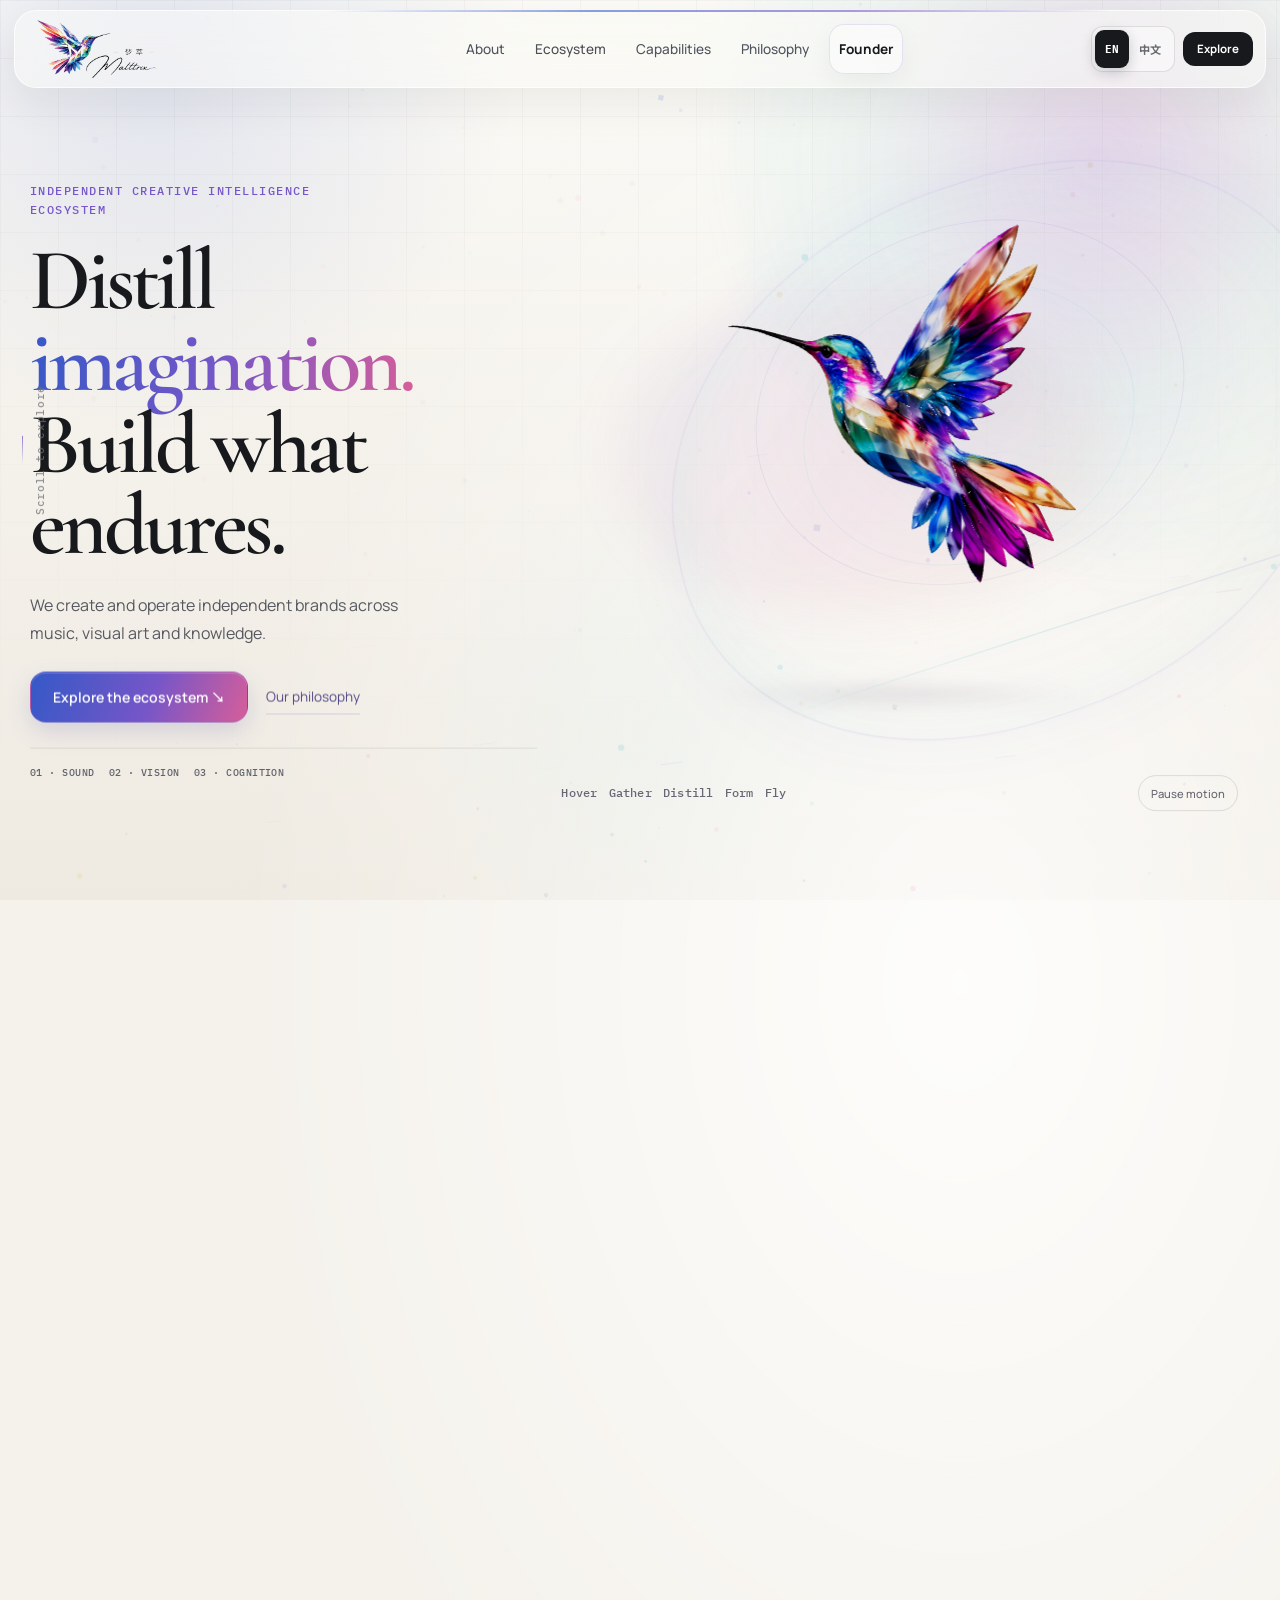
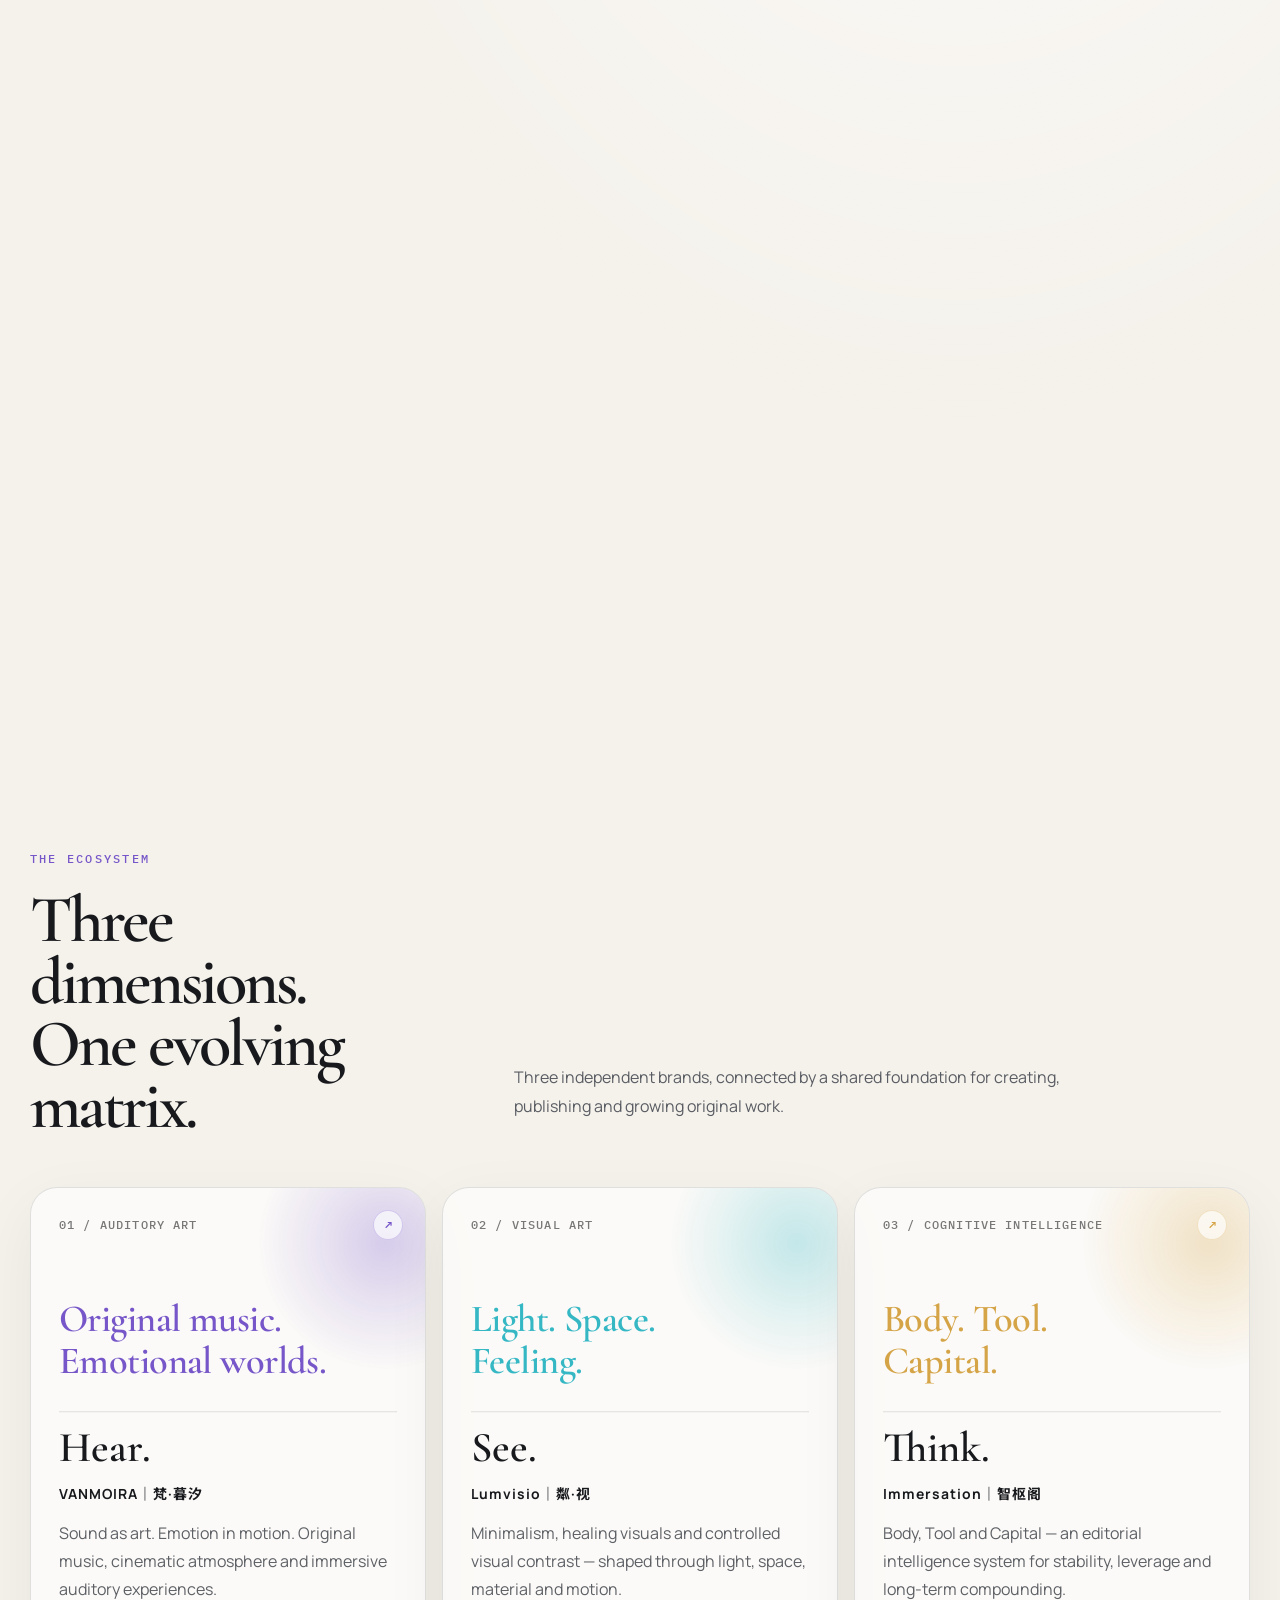
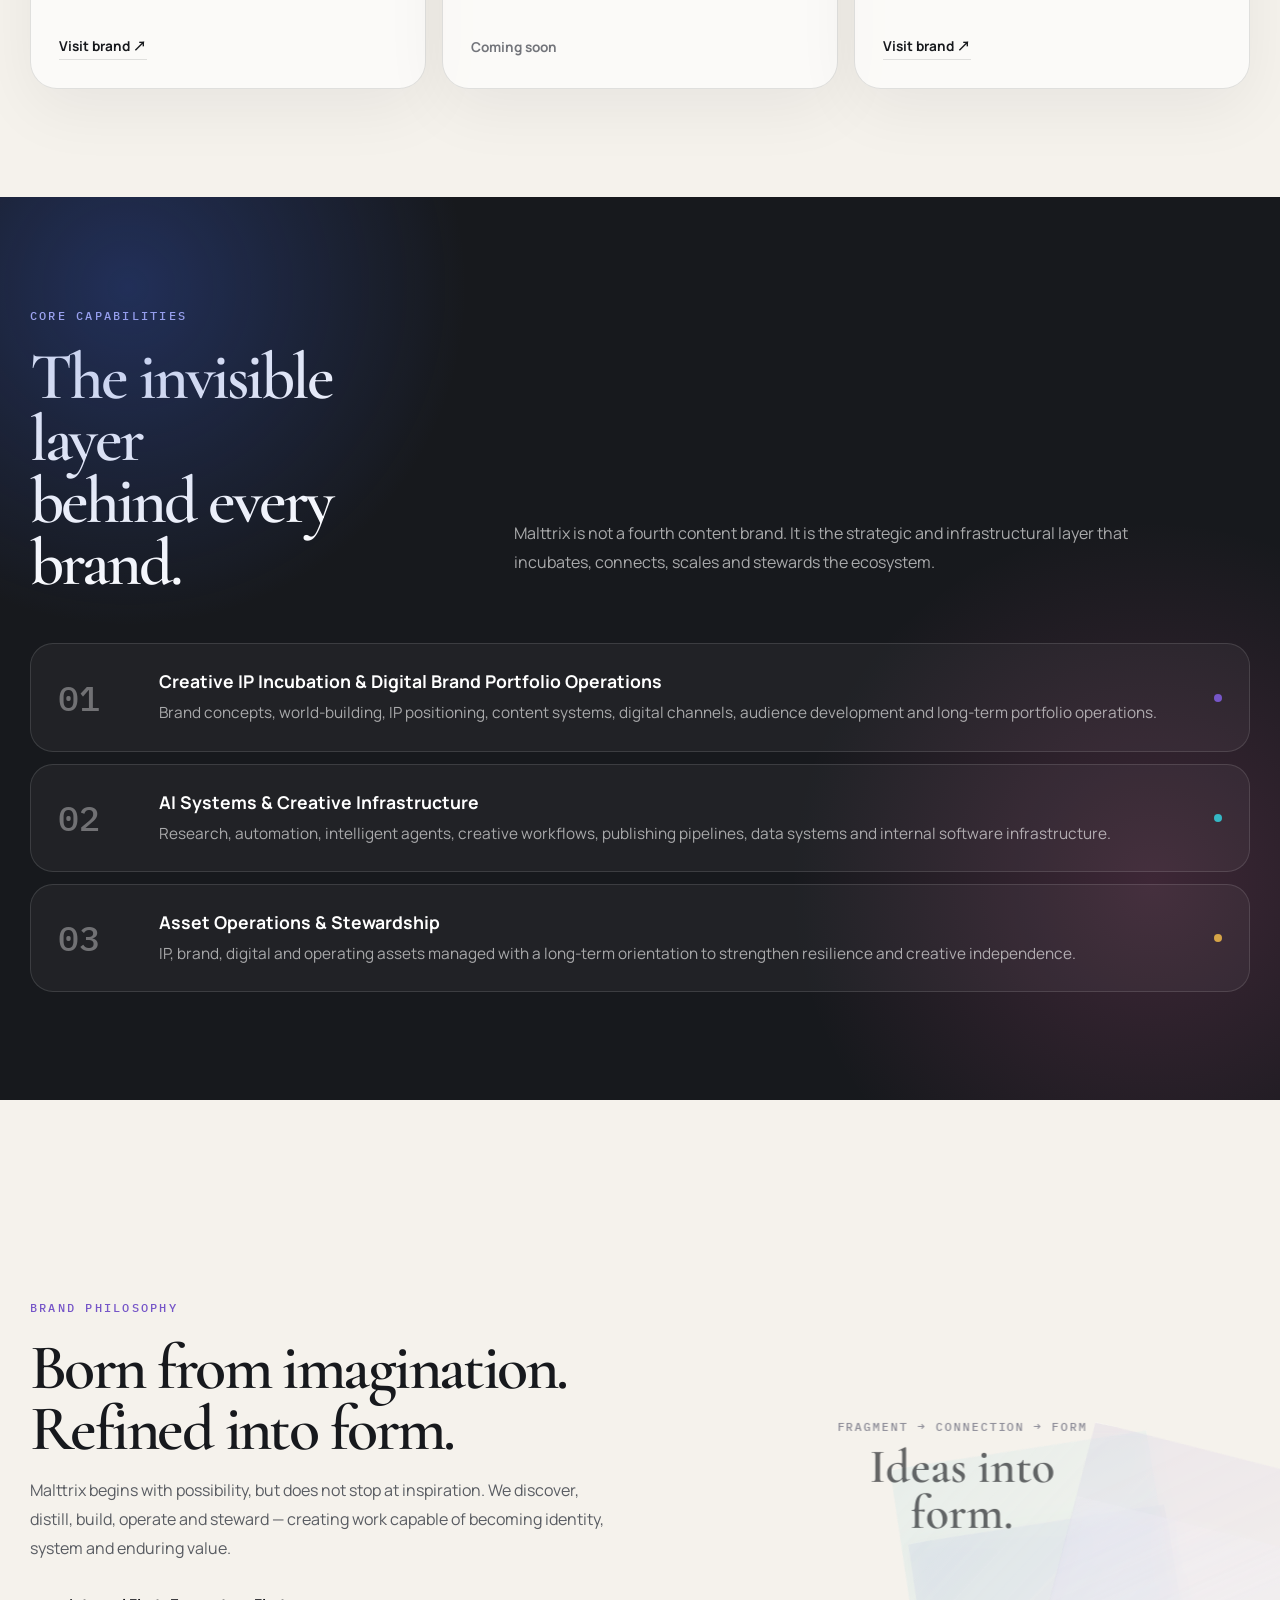
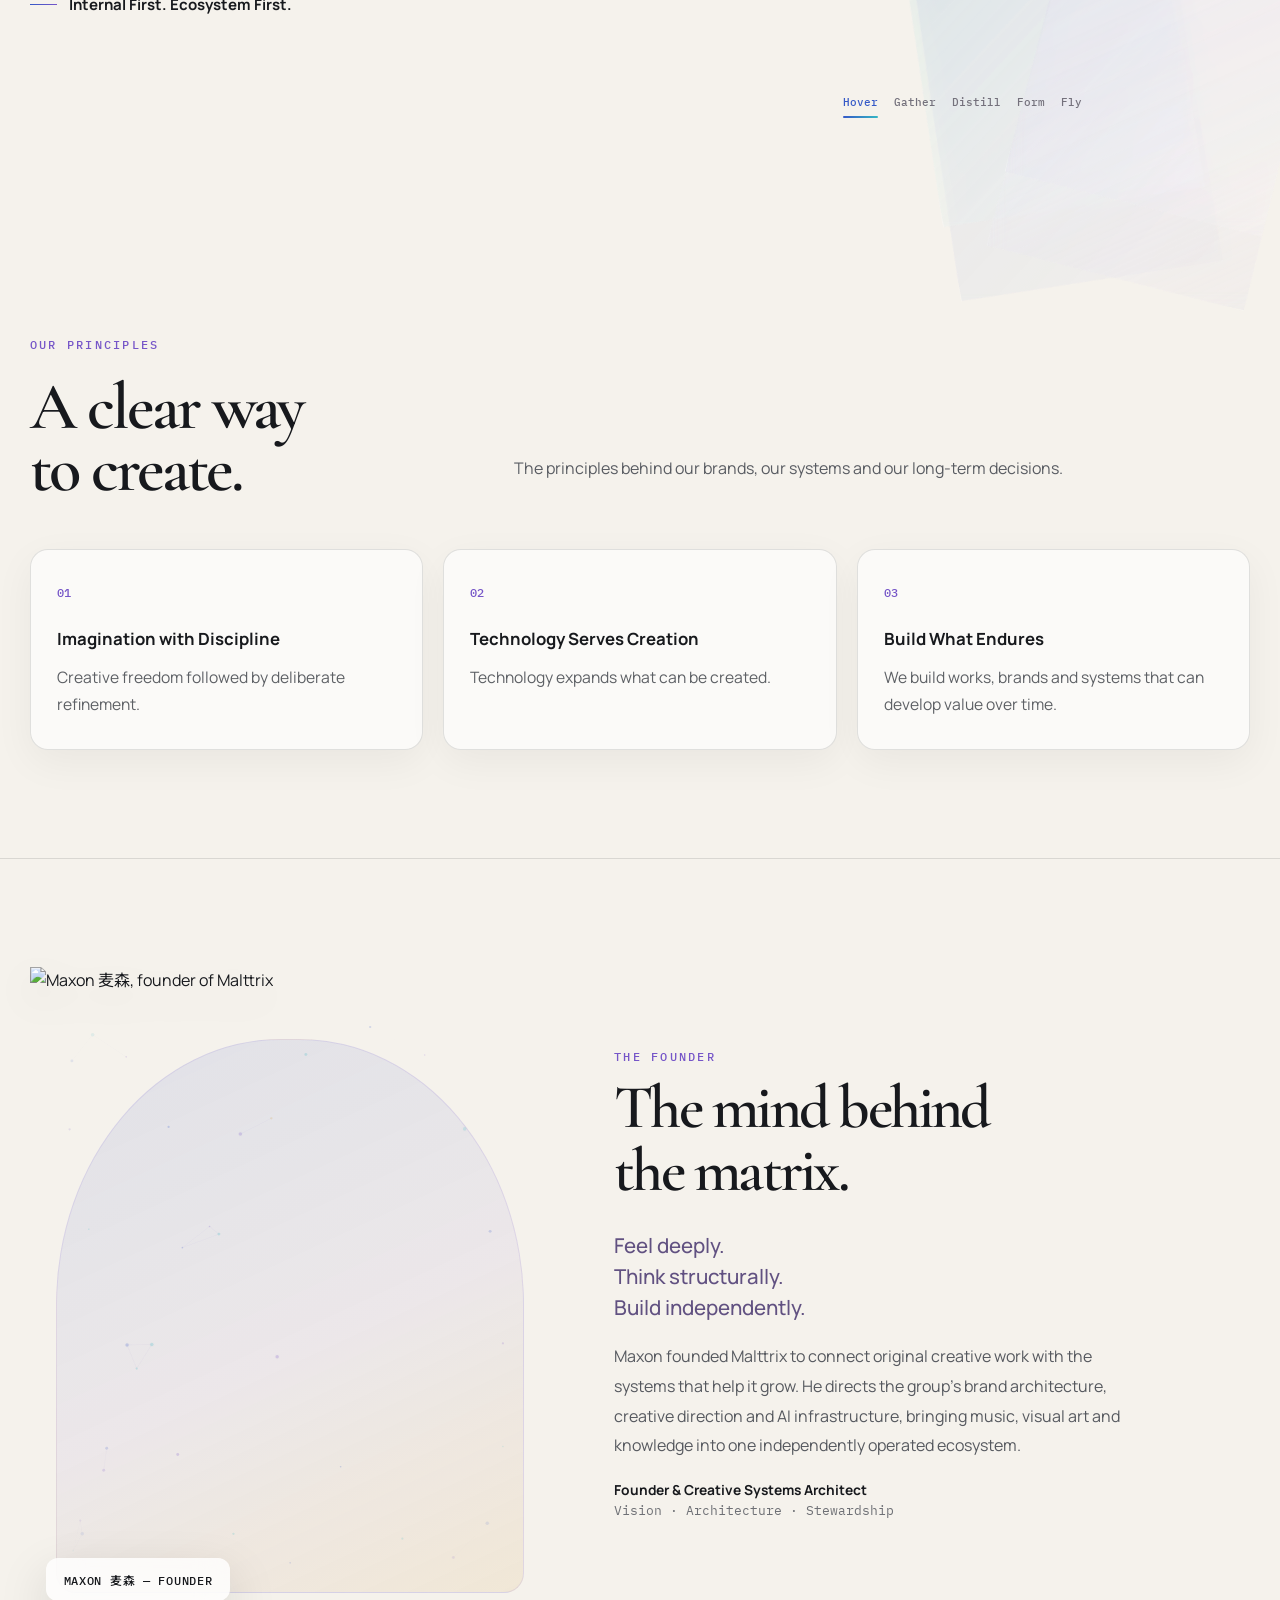
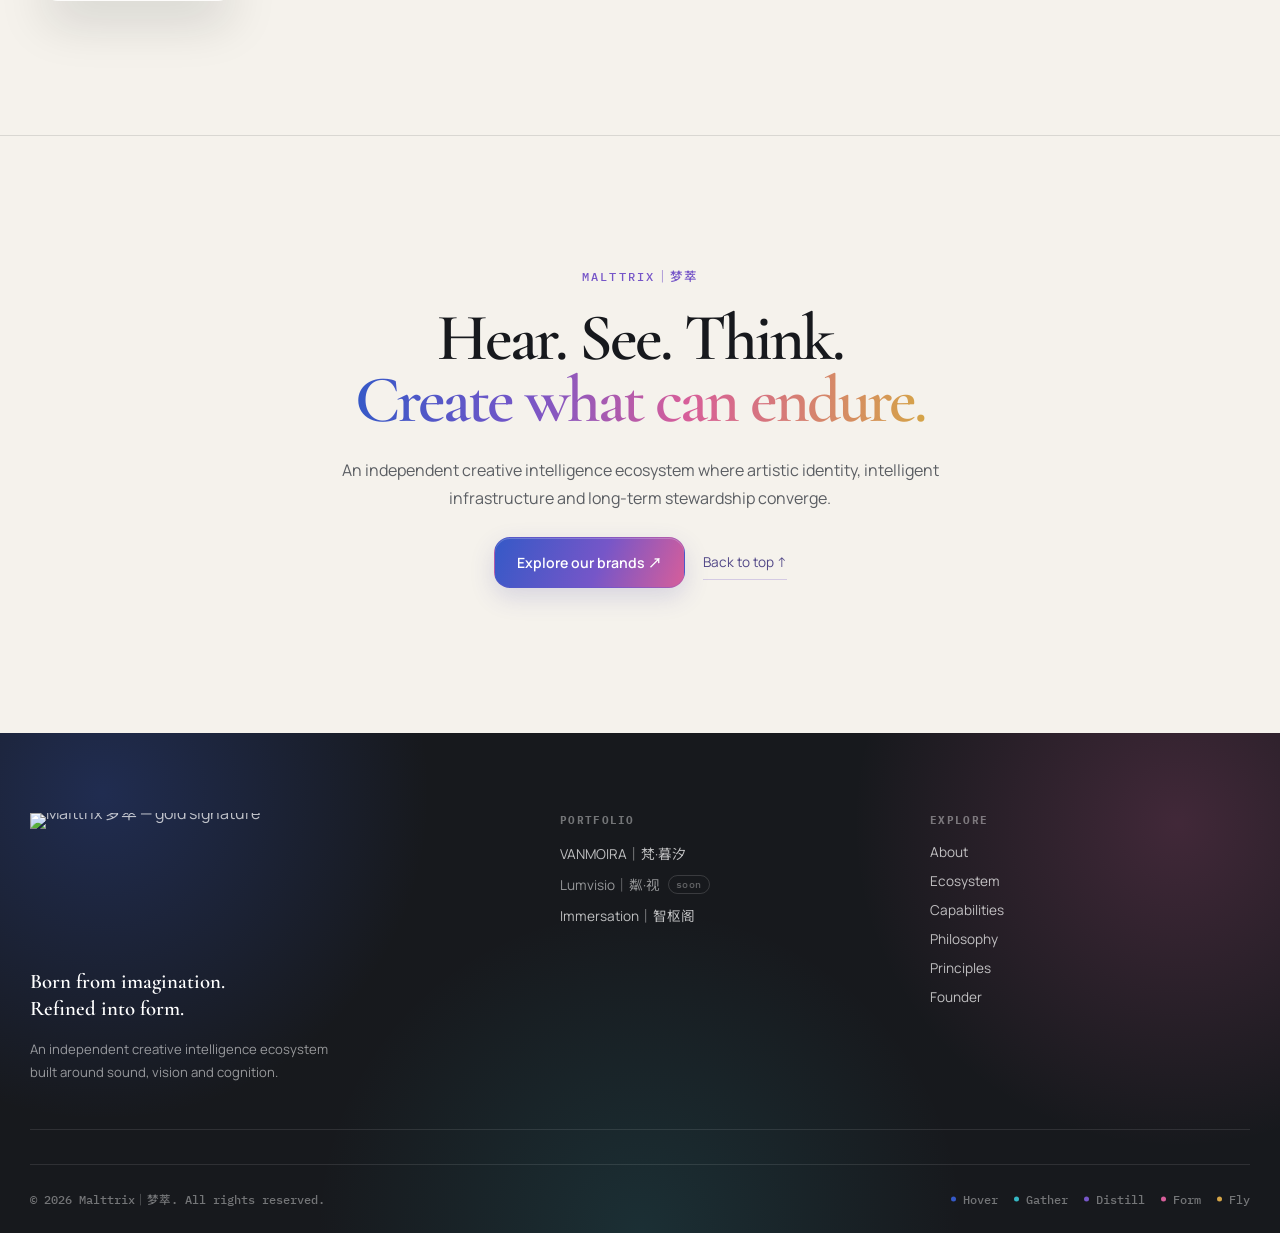
==== index.html @ 6603634c "Refresh shared homepage footer styles" ====
<!DOCTYPE html>
<html lang="en" data-release="malttrix-v14-11">
<head>
<meta charset="utf-8">
<meta name="viewport" content="width=device-width,initial-scale=1">
<meta name="theme-color" content="#17191D">

<title>Malttrix｜梦萃 — Distill imagination. Build what endures.</title>
<meta name="description" content="Malttrix｜梦萃 — Independent Creative Intelligence Ecosystem built around Sound, Vision and Cognition.">

<link rel="preconnect" href="https://fonts.googleapis.com">
<link rel="preconnect" href="https://fonts.gstatic.com" crossorigin>
<!-- Latin fonts: small files, safe to swap immediately -->
<link href="https://fonts.googleapis.com/css2?family=Cormorant+Garamond:wght@500;600&amp;family=Manrope:wght@400;500;600;700&amp;family=IBM+Plex+Mono:wght@400;500;600&amp;display=swap" rel="stylesheet">
<!-- Chinese digital and editorial families specified in the brand guide. -->
<link href="https://fonts.googleapis.com/css2?family=Noto+Sans+SC:wght@400;500;600;700&amp;family=Noto+Serif+SC:wght@500;600;700&amp;display=swap" rel="stylesheet">

<style>

:root{
  --ink:#17191D;
  --ivory:#F5F2EC;
  --graphite:#454850;
  --blue:#3559C7;
  --cyan:#35B7C4;
  --jade:#69A982;
  --violet:#7656C8;
  --rose:#D75E9A;
  --coral:#E86D60;
  --gold:#D5A447;
  --line:rgba(23,25,29,.11);
  --glass:rgba(255,255,255,.56);
  --shadow: 0 28px 90px rgba(23,25,29,.13);
  --font-en: Manrope, sans-serif;
  --font-editorial: "Cormorant Garamond", serif;
  --font-cn-editorial: "Noto Serif SC","Noto Serif TC", serif;
  --font-cn: "Noto Sans SC","Noto Sans TC", sans-serif;
  --font-mono: "IBM Plex Mono", monospace;
}

*{ box-sizing:border-box; }
html{ scroll-behavior:smooth; }

body{
  margin:0; color:var(--ink); background:var(--ivory);
  font-family:var(--font-en), var(--font-cn), system-ui,-apple-system,BlinkMacSystemFont,"Segoe UI",sans-serif;
  overflow-x:clip;
}

html[lang="zh-CN"] h1,
html[lang="zh-CN"] h2,
html[lang="zh-CN"] .manifesto,
html[lang="zh-CN"] .stack-core strong,
html[lang="zh-CN"] .founder-card h3,
html[lang="zh-CN"] .founder-copy h3,
html[lang="zh-CN"] .footer-signature{
  font-family:var(--font-cn-editorial);
  letter-spacing:0;
}
html[lang="zh-CN"] .hero h1{ font-size:clamp(3.1rem,6.6vw,6.2rem); line-height:1.32; }
html[lang="zh-CN"] h2{ font-size:clamp(2.5rem,4.4vw,4.8rem); line-height:1.28; }
html[lang="zh-CN"] .manifesto{ font-size:clamp(2.3rem,4vw,4.1rem); line-height:1.3; }
html[lang="zh-CN"] .stack-core strong{ font-size:2.3rem; line-height:1.25; }
html[lang="zh-CN"] .founder-copy h3{ font-size:clamp(1.9rem,3vw,2.6rem); line-height:1.35; }

body::before{
  content:""; position:fixed; inset:0; z-index:-5; pointer-events:none;
  background:
    radial-gradient(circle at 12% 8%, rgba(53,89,199,.12), transparent 26%),
    radial-gradient(circle at 88% 14%, rgba(215,94,154,.09), transparent 24%),
    radial-gradient(circle at 52% 82%, rgba(53,183,196,.055), transparent 28%),
    linear-gradient(180deg,#FCFBF7 0%,#F5F2EC 46%,#EFEAE1 100%);
}
body::after{
  content:""; position:fixed; inset:0; z-index:-4; pointer-events:none;
  background-image:
    linear-gradient(rgba(23,25,29,.03) 1px, transparent 1px),
    linear-gradient(90deg, rgba(23,25,29,.03) 1px, transparent 1px);
  background-size:58px 58px;
  mask-image:linear-gradient(#000, transparent 88%);
}

a{ color:inherit; text-decoration:none; }
button{ font:inherit; }
img{ max-width:100%; }
.container{ width:min(1200px, calc(100% - 40px)); margin:auto; }

.skip-link{ position:absolute; left:-9999px; top:0; z-index:200; background:var(--ink); color:white; padding:10px 16px; border-radius:0 0 10px 0; }
.skip-link:focus{ left:0; }
:focus-visible{ outline:2px solid var(--violet); outline-offset:3px; border-radius:6px; }
.visually-hidden{ position:absolute; width:1px; height:1px; overflow:hidden; clip:rect(0,0,0,0); white-space:nowrap; }

/* =========================================================
   HEADER — logo enlarged further (58px -> 68px)
========================================================= */
.header{
  position:fixed; top:15px; left:50%; transform:translateX(-50%);
  width:min(1200px, calc(100% - 28px)); z-index:100;
  display:grid; grid-template-columns:auto 1fr auto; align-items:center; gap:28px;
  padding:6px 12px 6px 16px;
  border:1px solid var(--line); border-radius:18px;
  background:rgba(245,242,236,.73);
  backdrop-filter:blur(22px) saturate(1.15);
  -webkit-backdrop-filter:blur(22px) saturate(1.15);
  box-shadow:0 14px 50px rgba(23,25,29,.07);
  transition:box-shadow .3s ease, background .3s ease;
}
.header.scrolled{ background:rgba(245,242,236,.92); box-shadow:0 18px 60px rgba(23,25,29,.13); }

.brand{ display:flex; align-items:center; }
.brand-mark{ position:relative; display:flex; align-items:center; }
.brand img.logo-light{ display:block; width:auto; height:68px; }
.brand-pulse{
  position:absolute; right:-8px; top:-2px; width:8px; height:8px; border-radius:50%;
  background:conic-gradient(var(--blue),var(--violet),var(--rose),var(--gold),var(--cyan),var(--blue));
  animation:pulseSpin 4s linear infinite, pulseScale 2.4s ease-in-out infinite;
  transition:background .4s ease;
}
@keyframes pulseSpin{ to{ rotate:360deg; } }
@keyframes pulseScale{ 0%,100%{ transform:scale(1); } 50%{ transform:scale(1.35); } }

.menu{ display:flex; justify-content:center; align-items:center; gap:27px; font-size:.76rem; font-weight:600; }
.menu a{ position:relative; padding:8px 0; color:#4D4F55; transition:color .25s ease; }
.menu a::after{
  content:""; position:absolute; left:0; right:100%; bottom:3px; height:1px;
  background:linear-gradient(90deg, var(--blue), var(--rose), var(--gold));
  transition:right .3s ease;
}
.menu a:hover::after, .menu a:focus-visible::after, .menu a.active::after{ right:0; }
.menu a.active{ color:var(--ink); font-weight:700; }

.header-actions{ display:flex; align-items:center; gap:9px; }
.lang-switch{ display:flex; padding:3px; border:1px solid var(--line); border-radius:11px; background:rgba(255,255,255,.56); }
.lang-btn{ border:0; cursor:pointer; padding:7px 9px; border-radius:8px; background:transparent; color:#696B70; font-size:.7rem; font-weight:700; font-family:var(--font-mono); }
.lang-btn.active{ color:white; background:var(--ink); }
.enter{ padding:10px 13px; border-radius:11px; background:var(--ink); color:white; font-size:.72rem; font-weight:700; }

/* HERO */
.hero{ position:relative; min-height:100svh; display:flex; align-items:center; padding:140px 0 72px; overflow:hidden; }
.hero-grid{ display:grid; grid-template-columns:1.03fr .97fr; align-items:center; gap:50px; }
.kicker{ margin-bottom:20px; color:var(--violet); font-size:.7rem; font-weight:700; letter-spacing:.18em; text-transform:uppercase; font-family:var(--font-mono); }
.hero h1{
  margin:0; max-width:750px; font-family:var(--font-editorial);
  font-size:clamp(4.7rem,8.8vw,8.7rem); font-weight:600; line-height:.86; letter-spacing:-.055em;
}
.prism-text{
  color:transparent;
  background:linear-gradient(90deg, var(--blue), var(--violet) 28%, var(--rose) 52%, var(--coral) 72%, var(--gold));
  background-clip:text; -webkit-background-clip:text;
}
.hero-copy{ max-width:630px; margin:28px 0 0; color:#56595F; line-height:1.82; font-size:1.01rem; }
.hero-actions{ display:flex; gap:12px; flex-wrap:wrap; margin-top:28px; }
.btn{
  display:inline-flex; align-items:center; justify-content:center; gap:8px;
  padding:13px 17px; border:1px solid var(--line); border-radius:13px;
  background:rgba(255,255,255,.56); font-size:.79rem; font-weight:700;
  transition:transform .25s ease, box-shadow .25s ease;
}
.btn:hover{ transform:translateY(-2px); box-shadow:0 10px 30px rgba(23,25,29,.08); }
.btn.dark{ background:var(--ink); color:white; }
.micro{
  display:flex; gap:24px; flex-wrap:wrap; margin-top:33px; padding-top:19px;
  border-top:1px solid var(--line); color:#717379; font-size:.7rem; font-family:var(--font-mono);
}
.micro strong{ display:block; margin-bottom:3px; color:var(--ink); font-size:.76rem; }

/* SECTIONS */
section{ position:relative; padding:108px 0; }
.section-head{ display:grid; grid-template-columns:.72fr 1.28fr; gap:70px; align-items:end; margin-bottom:50px; }
h2{ margin:8px 0 0; font-family:var(--font-editorial); font-size:clamp(3rem,5.2vw,6.1rem); line-height:.93; letter-spacing:-.045em; }
.lead{ max-width:620px; color:#595C62; line-height:1.82; }

.dimension-grid{ display:grid; grid-template-columns:repeat(3,1fr); gap:16px; }
.dimension{
  position:relative; min-height:450px; padding:28px; overflow:hidden;
  border:1px solid var(--line); border-radius:27px; background:rgba(255,255,255,.61);
  box-shadow:0 20px 65px rgba(23,25,29,.06); transition:.35s ease;
}
.dimension:hover{ transform: translateY(-11px) rotateX(2deg); box-shadow:0 35px 90px rgba(23,25,29,.12); }
.dimension::before{
  content:""; position:absolute; width:270px; height:270px; right:-95px; top:-80px; border-radius:50%;
  background:radial-gradient(circle, var(--accent), transparent 67%); opacity:.28;
}
.dimension-number{ font-size:.68rem; letter-spacing:.15em; color:#777; font-family:var(--font-mono); }
.dimension h3{ margin:128px 0 10px; font-family:var(--font-editorial); font-size:2.65rem; }
.brand-name{ font-size:.78rem; font-weight:700; letter-spacing:.07em; }
.dimension p{ color:#5D6065; font-size:.89rem; line-height:1.72; }

.dark-section{ color:white; background:var(--ink); overflow:hidden; }
.dark-section::before{
  content:""; position:absolute; inset:0;
  background:
    radial-gradient(circle at 10% 10%, rgba(53,89,199,.35), transparent 24%),
    radial-gradient(circle at 90% 76%, rgba(215,94,154,.20), transparent 27%);
}
.dark-section .lead{ color:rgba(255,255,255,.63); }
.capability-list{ display:grid; gap:12px; }
.capability{
  display:grid; grid-template-columns:78px 1fr auto; gap:23px; align-items:center;
  padding:25px 27px; border:1px solid rgba(255,255,255,.12); border-radius:23px;
  background:rgba(255,255,255,.045); transition:.3s ease;
}
.capability:hover{ transform: translateX(8px); background:rgba(255,255,255,.075); }
.cap-number{ font-family:var(--font-mono); font-size:2.2rem; color:rgba(255,255,255,.36); }
.capability h3{ margin:0 0 7px; font-family:var(--font-en); font-size:1.1rem; }
.capability p{ margin:0; color:rgba(255,255,255,.61); font-size:.85rem; line-height:1.65; }

.philosophy-grid{ display:grid; grid-template-columns:1fr 1fr; align-items:center; gap:70px; }
.manifesto{ margin:0; font-family:var(--font-editorial); font-size:clamp(2.8rem,5vw,5.3rem); line-height:.95; letter-spacing:-.04em; }
.prism-stack{ position:relative; height:560px; perspective:1100px; transform-style:preserve-3d; transition:transform .2s ease; }
.prism-slice{
  position:absolute; left:50%; top:50%; width:300px; height:400px; border-radius:8px;
  clip-path:polygon(8% 0,100% 4%,94% 100%,0 96%);
  border:1px solid rgba(255,255,255,.6); backdrop-filter:blur(18px); box-shadow:var(--shadow);
}
.slice-1{ background:rgba(53,89,199,.20); transform: translate(-62%,-56%) rotate(-10deg); }
.slice-2{ background:rgba(53,183,196,.18); transform: translate(-53%,-51%) rotate(-2deg); }
.slice-3{ background:rgba(213,164,71,.18); transform: translate(-44%,-46%) rotate(7deg); }
.slice-4{ background:rgba(215,94,154,.17); transform: translate(-35%,-41%) rotate(14deg); }
.stack-core{ position:absolute; left:50%; top:50%; z-index:8; text-align:center; transform: translate(-50%,-50%); }
.stack-core small{ font-family:var(--font-mono); font-size:.64rem; letter-spacing:.16em; text-transform:uppercase; }
.stack-core strong{ display:block; margin-top:8px; font-family:var(--font-editorial); font-size:3rem; line-height:.95; }

.archetype-grid{ display:grid; grid-template-columns:1fr 1fr; gap:70px; align-items:start; }
.archetype-list{ display:flex; flex-direction:column; gap:22px; }
.archetype{ display:grid; grid-template-columns:110px 1fr 60px; align-items:center; gap:16px; }
.archetype-name{ font-family:var(--font-editorial); font-size:1.55rem; }
.archetype-bar-track{ height:10px; border-radius:6px; background:rgba(23,25,29,.08); overflow:hidden; }
.archetype-bar-fill{ height:100%; border-radius:6px; width:0; transition:width 1.1s cubic-bezier(.22,.9,.32,1); }
.archetype-pct{ font-family:var(--font-mono); font-size:.82rem; text-align:right; color:#5D6065; }
.archetype-desc{ grid-column:1/-1; margin:0; color:#5D6065; font-size:.83rem; line-height:1.6; }
.values-grid{ display:grid; grid-template-columns:1fr 1fr; gap:12px; }
.value-chip{
  padding:18px 20px; border:1px solid var(--line); border-radius:18px; background:rgba(255,255,255,.61);
  box-shadow:0 12px 40px rgba(23,25,29,.05); transition:.3s ease;
}
.value-chip:hover{ transform:translateY(-4px); box-shadow:0 20px 55px rgba(23,25,29,.1); }
.value-chip h4{ margin:0 0 6px; font-size:.82rem; font-weight:700; letter-spacing:.03em; color:var(--ink); }
.value-chip p{ margin:0; font-size:.78rem; color:#5D6065; line-height:1.55; }

/* FOUNDER — emblem contrast boosted */
.founder{ border-top:1px solid var(--line); border-bottom:1px solid var(--line); overflow:hidden; }
.founder-inner{ position:relative; display:grid; grid-template-columns:.92fr 1.08fr; gap:60px; align-items:center; }
.founder-portrait{ position:relative; height:560px; display:flex; align-items:center; justify-content:center; }
.founder-facet{ position:absolute; border-radius:14px; overflow:hidden; background:var(--ink); box-shadow:0 40px 100px rgba(23,25,29,.28); }
.facet-main{
  width:340px; height:440px; clip-path:polygon(12% 0,100% 4%,92% 100%,0 96%); z-index:5;
  display:flex; align-items:center; justify-content:center;
  background:
    radial-gradient(circle at 50% 45%, rgba(255,255,255,.06), transparent 60%),
    radial-gradient(circle at 30% 20%, rgba(53,89,199,.55), transparent 55%),
    radial-gradient(circle at 80% 85%, rgba(215,94,154,.4), transparent 55%), var(--ink);
}
.facet-main img{
  width:76%; opacity:1;
  filter:drop-shadow(0 20px 44px rgba(0,0,0,.55)) brightness(1.14) contrast(1.08);
}
.facet-back{
  width:300px; height:390px; right:-30px; top:40px; clip-path:polygon(8% 0,100% 10%,88% 100%,0 90%);
  background:conic-gradient(from 140deg, var(--blue), var(--violet), var(--rose), var(--gold), var(--cyan), var(--blue));
  opacity:.22; z-index:1; animation:auroraSpin 22s linear infinite;
}
.facet-tag{
  position:absolute; left:-18px; bottom:60px; z-index:6; padding:12px 16px; border-radius:12px;
  background:rgba(255,255,255,.9); backdrop-filter:blur(10px);
  font-family:var(--font-mono); font-size:.68rem; letter-spacing:.1em; box-shadow:0 20px 50px rgba(23,25,29,.15);
}
.founder-orbit-ring{
  position:absolute; inset:0; border:1px dashed rgba(23,25,29,.13); border-radius:50%;
  width:520px; height:520px; left:50%; top:50%; transform:translate(-50%,-50%); animation:auroraSpin 40s linear infinite;
}
.founder-copy .kicker{ margin-bottom:10px; }
.founder-copy h3{ margin:0 0 18px; font-family:var(--font-editorial); font-size:clamp(2.4rem,4vw,3.3rem); line-height:1.05; }
.founder-copy > p{ color:#56595F; line-height:1.84; max-width:520px; }
.founder-meta{ display:flex; gap:18px; margin:22px 0 26px; flex-wrap:wrap; }
.founder-meta div{ font-family:var(--font-mono); font-size:.7rem; color:#6E7075; }
.founder-meta strong{ display:block; color:var(--ink); font-size:.86rem; font-family:var(--font-en); margin-bottom:2px; }
.dna-orbit{ position:relative; display:flex; flex-wrap:wrap; gap:10px; margin-top:8px; }
.dna-orbit span{
  padding:11px 16px; border-radius:999px; border:1px solid var(--line); background:white;
  font-size:.7rem; font-weight:700; letter-spacing:.04em; font-family:var(--font-mono); transition:.25s ease;
}
.dna-orbit span:nth-child(1){ color:var(--blue); border-color:rgba(53,89,199,.3); }
.dna-orbit span:nth-child(2){ color:var(--cyan); border-color:rgba(53,183,196,.3); }
.dna-orbit span:nth-child(3){ color:var(--rose); border-color:rgba(215,94,154,.3); }
.dna-orbit span:nth-child(4){ color:var(--violet); border-color:rgba(118,86,200,.3); }
.dna-orbit span:nth-child(5){ color:var(--coral); border-color:rgba(232,109,96,.3); }
.dna-orbit span:nth-child(6){ color:var(--gold); border-color:rgba(213,164,71,.3); }
.dna-orbit span:hover{ transform:translateY(-3px); box-shadow:0 10px 25px rgba(23,25,29,.1); }

.closing{ padding:130px 0 145px; text-align:center; }
.closing h2{ max-width:950px; margin:auto; }
.closing p{ max-width:660px; margin:25px auto 0; color:#5B5E63; line-height:1.8; }
.closing .hero-actions{ justify-content:center; }

/* =========================================================
   FOOTER — logo enlarged further (64px -> 76px), portfolio links live
========================================================= */
footer.site-footer{ position:relative; overflow:hidden; background:var(--ink); color:rgba(255,255,255,.72); padding:80px 0 0; }
footer.site-footer::before{
  content:""; position:absolute; inset:0; pointer-events:none;
  background:
    radial-gradient(circle at 8% 12%, rgba(53,89,199,.30), transparent 26%),
    radial-gradient(circle at 92% 18%, rgba(215,94,154,.22), transparent 26%),
    radial-gradient(circle at 50% 100%, rgba(53,183,196,.14), transparent 40%);
}

.footer-newsletter-strip{
  position:relative; display:grid; grid-template-columns:1.3fr 1fr; gap:40px; align-items:center;
  padding:34px 38px; margin-bottom:52px; border-radius:26px;
  border:1px solid rgba(255,255,255,.12); background:rgba(255,255,255,.05);
}
.footer-newsletter-strip h4{ margin:0 0 6px; font-family:var(--font-editorial); font-size:1.7rem; color:white; }
.footer-newsletter-strip p{ margin:0; font-size:.83rem; color:rgba(255,255,255,.55); }
.footer-newsletter-strip form{ display:flex; gap:10px; }
.footer-newsletter-strip input{
  flex:1; padding:13px 15px; border-radius:11px; border:1px solid rgba(255,255,255,.18);
  background:rgba(255,255,255,.07); color:white; font-size:.83rem;
}
.footer-newsletter-strip input::placeholder{ color:rgba(255,255,255,.4); }
.footer-newsletter-strip button{
  padding:13px 18px; border-radius:11px; border:0; background:linear-gradient(90deg,var(--blue),var(--violet));
  color:white; font-weight:700; font-size:.8rem; cursor:pointer; white-space:nowrap;
}

.footer-top{ position:relative; display:grid; grid-template-columns:1.5fr 1fr 1fr; gap:50px; padding-bottom:46px; border-bottom:1px solid rgba(255,255,255,.1); margin-bottom:34px; }
.footer-brand{ display:flex; flex-direction:column; align-items:flex-start; text-align:left; gap:16px; max-width:360px; }
.footer-brand img{ height:76px; width:auto; display:block; object-fit:contain; margin:0; align-self:flex-start; }
.footer-signature{ font-family:var(--font-editorial); font-size:1.3rem; color:white; line-height:1.3; }
.footer-brand p{ color:rgba(255,255,255,.55); font-size:.82rem; line-height:1.7; margin:0; max-width:320px; }

.footer-col h4{ margin:0 0 16px; font-size:.68rem; font-weight:700; letter-spacing:.12em; text-transform:uppercase; color:rgba(255,255,255,.4); font-family:var(--font-mono); }
.footer-col ul{ list-style:none; margin:0; padding:0; display:flex; flex-direction:column; gap:11px; }
.footer-col li{ display:flex; align-items:center; gap:8px; }
.footer-col a{ color:rgba(255,255,255,.72); font-size:.85rem; transition:color .2s ease; }
.footer-col a.portfolio-link:hover, .footer-col a.portfolio-link:focus-visible{ color:var(--gold); }
.footer-col .soon-item{ color:rgba(255,255,255,.55); font-size:.85rem; }
.footer-col .soon{ font-size:.62rem; font-family:var(--font-mono); color:rgba(255,255,255,.32); letter-spacing:.05em; padding:2px 7px; border:1px solid rgba(255,255,255,.15); border-radius:999px; }

.footer-bottom{
  position:relative; display:flex; justify-content:space-between; align-items:center; gap:20px; flex-wrap:wrap;
  padding:26px 0; border-top:1px solid rgba(255,255,255,.1);
  font-family:var(--font-mono); font-size:.72rem; color:rgba(255,255,255,.4);
}
.footer-bottom-right{ display:flex; align-items:center; gap:24px; flex-wrap:wrap; }
.footer-social{ display:flex; gap:16px; }
.footer-social a{ color:rgba(255,255,255,.55); }
.footer-social a:hover, .footer-social a:focus-visible{ color:var(--cyan); }
.footer-motion-inline{ display:flex; gap:16px; flex-wrap:wrap; }
.footer-motion-inline span{ position:relative; padding-left:12px; }
.footer-motion-inline span::before{ content:""; position:absolute; left:0; top:50%; transform:translateY(-50%); width:5px; height:5px; border-radius:50%; background:var(--violet); }
.footer-motion-inline span:nth-child(1)::before{ background:var(--blue); }
.footer-motion-inline span:nth-child(2)::before{ background:var(--cyan); }
.footer-motion-inline span:nth-child(3)::before{ background:var(--violet); }
.footer-motion-inline span:nth-child(4)::before{ background:var(--rose); }
.footer-motion-inline span:nth-child(5)::before{ background:var(--gold); }

@media(max-width:930px){
  .footer-top{ grid-template-columns:1fr 1fr; }
  .footer-newsletter-strip{ grid-template-columns:1fr; }
  .archetype-grid{ grid-template-columns:1fr; }
  .founder-inner{ grid-template-columns:1fr; }
  .founder-portrait{ height:420px; }
}
@media(max-width:640px){
  .footer-top{ grid-template-columns:1fr; }
  .footer-bottom{ flex-direction:column; align-items:flex-start; gap:14px; }
  .footer-motion-inline{ order:2; }
  .values-grid{ grid-template-columns:1fr; }
  .facet-main{ width:260px; height:340px; }
  .facet-back{ width:230px; height:300px; }
}

.reveal{ opacity:1; transform:none; }
.reveal.visible{ opacity:1; transform:none; }

@media(max-width:930px){
  .menu{ display:none; }
  .hero-grid,.section-head,.philosophy-grid{ grid-template-columns:1fr; }
  .dimension-grid{ grid-template-columns:1fr; }
  .stage{ min-height:530px; }
  .section-head{ gap:22px; }
}
@media(max-width:640px){
  .container{ width:calc(100% - 24px); }
  .header{ grid-template-columns:auto 1fr; }
  .header-actions{ justify-self:end; }
  .enter{ display:none; }
  .hero{ padding-top:120px; }
  .hero h1{ font-size:clamp(4rem,19vw,6rem); }
  .stage{ min-height:440px; }
  .aurora{ width:380px; height:380px; right:-100px; }
  .g1{ width:230px; height:305px; right:82px; }
  .g2{ width:200px; height:255px; right:-25px; }
  .g3{ width:175px; height:190px; right:145px; }
  .logo3d{ right:10px; top:175px; width:355px; }
  .capability{ grid-template-columns:1fr; }
  section{ padding:82px 0; }
  .brand img.logo-light{ height:50px; }
  .footer-brand img{ height:56px; }
}
@media(prefers-reduced-motion:reduce){ *{ animation:none!important; transition:none!important; scroll-behavior:auto!important; } }


/* V10 — the ivory editorial page, with a dedicated WebGL sculpture. */
html{scroll-padding-top:126px}body{overflow-x:clip}
.header{grid-template-columns:auto 1fr auto;gap:16px;top:12px;padding:5px 12px 5px 15px}
.brand img.logo-light{width:180px;height:84px;object-fit:contain;mix-blend-mode:multiply}
.brand-pulse{display:none}.header .menu{font-size:.78rem;gap:19px}.enter{display:none}
.hero{height:100svh;min-height:0;display:block;padding:0;overflow:clip;background:radial-gradient(ellipse at 75% 42%,rgba(255,255,255,.8),transparent 54%)}
.hero-stage>.hero-grid{position:relative;top:auto;height:100%;min-height:0;padding:126px 0 58px;grid-template-columns:minmax(0,.84fr) minmax(0,1.16fr);gap:12px;align-items:center}
.hero-editorial{position:relative;z-index:2;min-width:0}
.hero .kicker{font-size:.72rem;line-height:1.7;letter-spacing:.13em;max-width:340px;margin-bottom:20px}
.hero h1{font-size:clamp(3rem,min(6.8vw,9.7svh),6.1rem);line-height:.94;letter-spacing:-.045em;max-width:100%;overflow-wrap:normal}
.hero h1 .prism-text{background-image:linear-gradient(100deg,var(--blue),var(--violet),var(--rose));}
html[lang="zh-CN"] .hero h1{font-size:clamp(2.6rem,min(5.6vw,8.3svh),5.1rem);line-height:1.18;letter-spacing:0}
.hero-copy{font-size:1rem;line-height:1.75;max-width:390px;margin:24px 0 0}
.hero-actions{margin-top:24px;gap:18px;align-items:center}
.btn{font-size:.84rem;padding:13px 17px}.text-link{font-size:.85rem;border-bottom:1px solid var(--line);padding:8px 0}
.micro{gap:14px;margin-top:25px;padding-top:17px;font-size:.65rem;letter-spacing:.045em}
.sculpture-column{position:relative;height:100%;min-height:0;display:flex;flex-direction:column;justify-content:center;min-width:0}
.sculpture{position:relative;width:100%;flex:1;min-height:0;max-height:710px;--journey:0}
.sculpture canvas{display:block;position:absolute;inset:0;width:100%;height:100%;opacity:0;transition:opacity .65s ease;touch-action:pan-y}
.sculpture.webgl-ready canvas{opacity:1}
.sculpture-poster{position:absolute;inset:0;display:flex;align-items:center;justify-content:center;transition:opacity .5s ease;pointer-events:none}
.sculpture-poster img{width:94%;height:auto;mix-blend-mode:multiply}
.sculpture.webgl-ready .sculpture-poster{opacity:0}
.scene-bottom{display:flex;justify-content:space-between;align-items:center;gap:14px;padding:12px 12px 0;min-height:48px}
.motion-sequence{position:static;display:flex;gap:11px;align-items:center;font:500 .66rem/1.4 var(--font-mono);color:#7b7c83;letter-spacing:.02em}
.motion-sequence span{position:relative;transition:color .2s}
.motion-sequence span.active{color:var(--ink)}
.motion-sequence span::after{content:'';position:absolute;bottom:-7px;left:0;right:0;height:2px;background:var(--violet);transform:scaleX(0);transition:transform .3s}
.motion-sequence span.active::after{transform:scaleX(1)}
.motion-toggle{font:500 .7rem var(--font-en);color:#656770;background:transparent;border:1px solid var(--line);border-radius:20px;padding:9px 12px;cursor:pointer;white-space:nowrap;min-height:36px}
.motion-toggle:disabled{cursor:default}.motion-toggle[hidden]{display:none}
.scroll-cue{position:absolute;bottom:22px;left:50%;transform:translateX(-50%);display:flex;gap:12px;align-items:center;font:500 .66rem var(--font-mono);letter-spacing:.06em;color:#707278;white-space:nowrap}
.scroll-stroke{width:25px;height:1px;background:linear-gradient(90deg,transparent,var(--violet))}
.menu-toggle{display:none;width:44px;height:42px;border:1px solid var(--line);border-radius:10px;background:rgba(255,255,255,.56);cursor:pointer;padding:10px}
.menu-toggle span{display:block;height:2px;margin:5px 0;background:var(--ink);transition:transform .2s}
.menu-toggle[aria-expanded="true"] span:first-child{transform:translateY(3.5px) rotate(45deg)}
.menu-toggle[aria-expanded="true"] span:last-child{transform:translateY(-3.5px) rotate(-45deg)}
.dimension{display:flex;flex-direction:column;min-height:460px;padding:28px;}
.dimension h3{margin:20px 0 10px;font-size:2.65rem}.dimension p{font-size:1rem;line-height:1.75}
.dimension-number{font-size:.72rem;letter-spacing:.10em;line-height:1.6}
.portfolio-subject{font:500 clamp(1.9rem,3vw,2.5rem)/1.1 var(--font-editorial);letter-spacing:-.015em;white-space:pre-line;color:var(--accent);padding:36px 0 28px;margin-top:18px;min-height:140px;border-bottom:1px solid var(--line)}
.dimension .card-action{margin-top:auto;align-self:flex-start;padding:16px 0 4px;border-bottom:1px solid var(--line);font-size:.85rem;font-weight:700}.card-action.muted{border:0;color:#73757b}
.dimension:not(.dimension-link):hover{transform:none;box-shadow:0 20px 65px rgba(23,25,29,.06)}
.cap-mark{width:8px;height:8px;border-radius:50%}.capability p{font-size:.96rem}.capability:hover{transform:none}
.principles .values-grid{grid-template-columns:repeat(3,minmax(0,1fr));gap:20px}
.value-chip{padding:30px 26px}.value-chip h3{font-size:1.05rem;line-height:1.45;margin:25px 0 12px}.value-chip p{font-size:.98rem;line-height:1.75}
.principle-index{font:500 .75rem var(--font-mono);color:var(--violet)}
.founder-monogram{text-align:center;color:white;padding:24px}.founder-monogram span{font:500 .72rem var(--font-mono);letter-spacing:.25em}
.founder-monogram strong{display:block;font:500 4rem var(--font-cn-editorial);margin:18px 0;color:#e0e5ef}
.founder-monogram small{font:400 .76rem/1.6 var(--font-en);color:#c5cbd4;display:block}.founder-orbit-ring,.facet-back{animation:none}
.founder-copy>p{font-size:1rem}.founder-meta div{font-size:.84rem}.facet-tag{font-size:.75rem}
.footer-cta-strip{grid-template-columns:1fr auto}.footer-cta{display:inline-flex;align-items:center;justify-content:center;background:#3559c7;color:white;padding:15px 20px;border-radius:12px;font-size:.85rem;font-weight:600}
footer.site-footer .footer-brand img{width:240px;height:auto;max-height:125px;object-fit:contain;object-position:left center}
.footer-col a{font-size:.95rem}.footer-col h4{font-size:.75rem;color:#a6a8af}.footer-brand p{font-size:.93rem;color:#aeb0b7}.footer-bottom{font-size:.76rem;color:#a8abb3}
.reveal,.reveal.visible{opacity:1;transform:none;transition:none}
@media(min-width:931px) and (max-height:720px){
.hero-stage>.hero-grid{padding-top:115px;padding-bottom:46px}.hero .kicker{margin-bottom:12px}.hero-copy{margin-top:16px;line-height:1.6}.hero-actions{margin-top:16px}.micro{margin-top:16px;padding-top:12px}.hero h1{font-size:clamp(2.8rem,8.7svh,4.8rem)}
}
@media(max-width:1100px) and (min-width:931px){.header .menu{gap:11px;font-size:.72rem}.brand img.logo-light{width:154px}.hero h1{font-size:min(6.7vw,9.4svh)}.scene-bottom{padding-left:0;padding-right:0;gap:6px}.motion-sequence{gap:8px;font-size:.62rem}.motion-toggle{font-size:.65rem;padding:8px}}
@media(max-width:930px){
.header{grid-template-columns:auto 1fr;gap:8px}.header-actions{justify-self:end}.brand img.logo-light{width:160px;height:70px}
.menu-toggle{display:block}.header .menu{position:absolute;left:0;right:0;top:calc(100% + 8px);display:flex;flex-direction:column;align-items:stretch;gap:0;padding:12px 20px;border:1px solid var(--line);border-radius:16px;background:#f5f2ec;box-shadow:0 18px 60px #17191d20;visibility:hidden;opacity:0;transform:translateY(-5px);transition:opacity .2s,transform .2s,visibility .2s}
.header .menu.open{visibility:visible;opacity:1;transform:none}.header .menu a{padding:14px 4px;font-size:1rem}
.hero{height:auto;min-height:0;overflow:clip}.hero-stage>.hero-grid{height:auto;min-height:0;grid-template-columns:1fr;padding:120px 0 60px;gap:10px}
.hero-editorial{max-width:630px}.hero h1{font-size:clamp(3.8rem,9vw,5.5rem);line-height:.96}.hero h1 br:nth-of-type(3){display:none}
html[lang="zh-CN"] .hero h1{font-size:clamp(3rem,8.5vw,4.8rem)}
.hero .kicker{max-width:100%;font-size:.7rem}.hero-copy{max-width:510px}.micro{margin-top:24px}
.sculpture-column{height:auto;width:100%;margin-top:5px}.sculpture{flex:none;height:clamp(340px,62vw,500px)}.scene-bottom{justify-content:center;gap:22px;padding-top:0}
.dimension-grid{grid-template-columns:1fr}.dimension{min-height:0}.portfolio-subject{min-height:0;padding:22px 0;margin:0}.dimension h3{margin-top:18px}
.principles .values-grid{grid-template-columns:1fr}.value-chip h3{margin-top:16px}.footer-cta-strip{grid-template-columns:1fr;gap:20px}.footer-cta{justify-self:start}
}
@media(max-width:480px){.header{width:calc(100% - 20px);padding-left:8px;padding-right:8px}.brand img.logo-light{width:124px;height:64px}.header-actions{gap:6px}.lang-btn{font-size:.73rem;padding:9px 7px}.menu-toggle{width:40px}.hero h1{font-size:clamp(3.4rem,13vw,4.6rem)}.hero h1 br:nth-of-type(3){display:block}.hero-actions{gap:14px}.btn{font-size:.8rem;padding:13px 12px}.text-link{font-size:.82rem}.hero-copy{font-size:1rem}.micro{gap:10px;font-size:.65rem}.scene-bottom{gap:10px}.motion-sequence{gap:9px;font-size:.63rem}.motion-toggle{font-size:.65rem;padding:8px}.sculpture{height:350px}.sculpture-column{margin-top:0}.founder-monogram strong{font-size:3rem}}
@media(prefers-reduced-motion:reduce){.sculpture canvas,.sculpture-poster{transition:none}.motion-sequence{display:none}.scroll-cue{display:none}.hero{height:auto;min-height:100svh}.hero-stage>.hero-grid{min-height:100svh}.sculpture-column{min-height:480px}.prism-stack{transform:none!important}.scene-bottom{justify-content:center}}
@media(prefers-reduced-motion:reduce) and (max-width:930px){.sculpture-column{min-height:0}.hero-stage>.hero-grid{min-height:0}}
@media(min-width:931px) and (max-height:480px){.hero{height:auto;min-height:650px}.hero-stage>.hero-grid{height:650px}.hero h1{font-size:3rem}}

/* V10 — brand type roles, prismatic navigation and deliberate section motion. */
:root{
 --font-en:"Manrope","Noto Sans SC",sans-serif;
 --font-editorial:"Cormorant Garamond","Noto Serif SC",serif;
 --font-cn:"Noto Sans SC","Noto Sans CJK SC",sans-serif;
 --font-cn-editorial:"Noto Serif SC","Noto Serif CJK SC",serif;
 --font-mono:"IBM Plex Mono","Noto Sans SC",monospace;
 --font-ui:var(--font-en);--font-display:var(--font-editorial);
 --prism-action:linear-gradient(112deg,#3559C7 0%,#554EB6 48%,#7656C8 100%);
}
html[lang="zh-CN"]{--font-ui:var(--font-cn);--font-display:var(--font-cn-editorial)}
html{scroll-padding-top:170px}
body,input,button,select,textarea{font-family:var(--font-ui);font-synthesis:none}
h1,h2,.manifesto,.dimension h3,.portfolio-subject,.founder-copy h3,.stack-core strong,.footer-signature,.footer-newsletter-strip h4{font-family:var(--font-display);font-weight:600}
.capability h3,.value-chip h3,.brand-name,.menu,.btn,.text-link,.card-action,.footer-cta,.footer-col a,.founder-meta strong,.founder-monogram small,.motion-toggle{font-family:var(--font-ui)}
.kicker,.micro,.dimension-number,.cap-number,.principle-index,.facet-tag,.stack-core small,.footer-col h4,.footer-bottom,.motion-sequence,.scroll-cue,.lang-btn,.founder-monogram>span{font-family:var(--font-mono);font-weight:500}
html[lang="zh-CN"] .portfolio-subject{font-family:var(--font-cn-editorial);line-height:1.3;letter-spacing:0}
html[lang="zh-CN"] :is(.kicker,.dimension-number,.facet-tag,.stack-core small){letter-spacing:.08em}
html[lang="zh-CN"] .footer-newsletter-strip h4{line-height:1.45}
.founder-monogram>strong{font-family:var(--font-cn-editorial);font-weight:500}
.footer-newsletter-strip p,.footer-col a{font-family:var(--font-ui)}
.kicker{font-size:.78rem;line-height:1.7}.stack-core small{font-size:.76rem;line-height:1.65}.brand-name{font-size:.87rem}.footer-col h4{font-size:.79rem}
/* The complete lockup retains its original ratio and 240px desktop minimum. */
.header{width:min(1280px,calc(100% - 32px));top:12px;grid-template-columns:240px minmax(0,1fr) auto;gap:20px;padding:10px 20px 10px 16px;border-radius:26px;border:1px solid rgba(118,86,200,.16);background:linear-gradient(118deg,rgba(255,255,255,.94),rgba(245,242,236,.90));box-shadow:0 16px 55px rgba(47,39,91,.07),inset 0 1px 0 rgba(255,255,255,.94);backdrop-filter:blur(22px);-webkit-backdrop-filter:blur(22px)}
.header::before{content:"";position:absolute;top:-1px;left:25%;right:12%;height:2px;border-radius:4px;background:linear-gradient(90deg,transparent,rgba(53,89,199,.58),rgba(118,86,200,.6),transparent);pointer-events:none}
.header.scrolled{padding-top:6px;padding-bottom:6px;background:rgba(250,249,246,.96);box-shadow:0 15px 40px rgba(47,39,91,.1)}
.header .brand{position:relative;display:flex;align-items:center;justify-content:center;min-width:0;line-height:0;isolation:auto}
.header .brand-mark{display:block;width:240px;line-height:0}
.header .brand img.logo-light{display:block;width:240px;height:auto;max-width:none;aspect-ratio:1563/805;object-fit:contain;mix-blend-mode:normal;filter:none;transform:none}
.brand-symbol{display:none}
.header .menu{justify-self:center;position:relative;display:flex;align-items:center;justify-content:center;gap:4px;padding:6px;border:1px solid rgba(118,86,200,.10);border-radius:999px;background:rgba(240,239,245,.58);font-family:var(--font-ui);font-size:.86rem;line-height:1.2;isolation:isolate}
.header .menu a{position:relative;z-index:1;display:flex;align-items:center;justify-content:center;padding:13px 14px;border-radius:999px;min-height:44px;white-space:nowrap;color:#50545F;font-weight:500;transition:color .24s,transform .24s,background .24s}
.header .menu a::after{display:none}.header .menu a.active{color:#3559C7;font-weight:600;background:rgba(255,255,255,.76)}
.header .menu a:hover,.header .menu a:focus-visible{color:#5740A0;transform:translateY(-1px);background:rgba(255,255,255,.76)}
.header .menu.has-glider a.active,.header .menu.has-glider a:hover,.header .menu.has-glider a:focus-visible{background:transparent}
.nav-glider{position:absolute;left:0;top:6px;bottom:6px;width:0;z-index:0;pointer-events:none;border:1px solid rgba(118,86,200,.2);border-radius:999px;background:linear-gradient(135deg,rgba(255,255,255,.98),rgba(53,89,199,.045),rgba(118,86,200,.09));box-shadow:0 3px 12px rgba(66,50,139,.09),inset 0 1px 0 white;opacity:0;transition:transform .34s cubic-bezier(.2,.8,.2,1),width .34s cubic-bezier(.2,.8,.2,1),opacity .18s}
.header-actions{gap:10px}.lang-switch{padding:4px;border-color:rgba(118,86,200,.18);background:rgba(255,255,255,.7);border-radius:999px}
.lang-btn{padding:10px 11px;font-size:.75rem;min-height:38px;border-radius:999px;font-weight:500;color:#65606F;transition:color .2s,background .2s,box-shadow .2s}
.lang-btn.active{background:var(--prism-action);color:white;box-shadow:0 3px 10px rgba(75,61,161,.18)}
.menu-toggle{border-color:rgba(118,86,200,.2);border-radius:14px;background:linear-gradient(135deg,white,rgba(118,86,200,.06))}.menu-toggle span{background:#5544A1}
/* Gather light on hover/focus, then move forward. No unattended looping shine. */
.btn.dark,.footer-cta{position:relative;isolation:isolate;overflow:hidden;background:var(--prism-action);border:1px solid rgba(118,86,200,.28);border-radius:16px;color:white;min-height:50px;padding:15px 22px;font-family:var(--font-ui);font-size:.88rem;font-weight:600;line-height:1.35;box-shadow:0 9px 24px rgba(64,65,159,.17),inset 0 1px 0 rgba(255,255,255,.22);transition:transform .28s,box-shadow .28s,border-color .28s}
.btn.dark::before,.footer-cta::before{content:"";position:absolute;inset:-70% -30%;z-index:-1;pointer-events:none;background:linear-gradient(110deg,transparent 30%,rgba(255,255,255,.28) 47%,transparent 62%);transform:translateX(-100%);transition:none}
.btn.dark:hover,.btn.dark:focus-visible,.footer-cta:hover,.footer-cta:focus-visible{transform:translateY(-3px);border-color:rgba(118,86,200,.5);box-shadow:0 15px 30px rgba(64,65,159,.23),inset 0 1px 0 rgba(255,255,255,.3)}
.btn.dark:hover::before,.btn.dark:focus-visible::before,.footer-cta:hover::before,.footer-cta:focus-visible::before{transform:translateX(100%);transition:transform .8s cubic-bezier(.2,.6,.2,1)}
.btn.dark:active,.footer-cta:active{transform:translateY(0);box-shadow:0 4px 12px rgba(64,65,159,.16)}
.text-link{color:#514787;border-bottom-color:rgba(118,86,200,.25);transition:color .2s,border-color .2s}.text-link:hover{color:#3559C7;border-bottom-color:#3559C7}
.hero-stage>.hero-grid{padding-top:170px}.hero .kicker{font-family:var(--font-mono)}
/* Philosophy: fragments gather into a stable, readable centre. */
#philosophy .prism-stack{height:510px;transform:none;transition:none;perspective:1200px}
#philosophy .prism-slice{backdrop-filter:blur(10px);-webkit-backdrop-filter:blur(10px)}
#philosophy .slice-1{background:linear-gradient(145deg,rgba(53,89,199,.20),rgba(53,89,199,.035))}
#philosophy .slice-2{background:linear-gradient(145deg,rgba(53,183,196,.16),rgba(255,255,255,.45))}
#philosophy .slice-3{background:linear-gradient(145deg,rgba(255,255,255,.70),rgba(118,86,200,.08))}
#philosophy .slice-4{background:linear-gradient(145deg,rgba(118,86,200,.17),rgba(255,255,255,.3))}
#philosophy .stack-core{min-width:200px;max-width:82%;padding:20px 14px}
#philosophy .stack-core strong{font-weight:600}#philosophy .stack-core small{color:#55566A}
#philosophy .philosophy-rule{display:inline-flex;align-items:center;gap:12px;font-family:var(--font-ui);font-weight:600;font-size:.94rem}
#philosophy .philosophy-rule::before{content:"";width:27px;height:1px;background:linear-gradient(90deg,#3559C7,#7656C8)}
/* Founder: a measured entrance and one light sweep across the existing frame. */
.founder .facet-main{transform-origin:50% 70%;backface-visibility:hidden}
.founder .facet-back{background:linear-gradient(140deg,rgba(53,89,199,.78),rgba(118,86,200,.68));opacity:.19}
.founder .founder-orbit-ring{border-style:solid;border-color:rgba(118,86,200,.12)}
.founder-light{position:absolute;inset:-30% 0 -30% -85%;width:75%;z-index:2;pointer-events:none;background:linear-gradient(100deg,transparent,rgba(255,255,255,.035) 30%,rgba(210,223,255,.28) 50%,transparent 72%);transform:rotate(18deg);opacity:0}
.founder-monogram{position:relative;z-index:3}.founder .facet-tag{font-weight:500;letter-spacing:.06em}
.footer-brand{padding:0}.footer-brand .footer-logo-plate{padding:14px;border-radius:18px;background:#f5f2ec;line-height:0}
footer.site-footer .footer-brand img{width:240px;height:auto;max-height:none;object-fit:contain;filter:none;mix-blend-mode:normal}
@media(min-width:1101px) and (max-width:1250px){.header{gap:12px;padding-left:14px;padding-right:14px}.header .menu a{padding-left:11px;padding-right:11px;font-size:.80rem}}
@media(max-width:1100px){
 .header{grid-template-columns:240px 1fr;gap:16px}.header-actions{justify-self:end}.menu-toggle{display:block}
 .header .menu{position:absolute;left:0;right:0;top:calc(100% + 10px);display:flex;flex-direction:column;align-items:stretch;justify-content:flex-start;padding:12px;gap:4px;border:1px solid rgba(118,86,200,.16);border-radius:23px;background:rgba(250,249,246,.98);box-shadow:0 18px 50px rgba(47,39,91,.12);visibility:hidden;opacity:0;transform:translateY(-8px);transition:opacity .24s,transform .24s,visibility .24s}
 .header .menu.open{visibility:visible;opacity:1;transform:none}.header .menu a{justify-content:flex-start;padding:15px 18px;font-size:1rem;border-radius:14px;min-height:48px}
 .header .menu a.active,.header .menu.has-glider a.active{background:linear-gradient(110deg,rgba(53,89,199,.07),rgba(118,86,200,.09));color:#5544A1}
 .nav-glider{display:none}.header .menu a:hover{background:rgba(118,86,200,.06);transform:none}
}
@media(max-width:930px){.hero-stage>.hero-grid{padding-top:176px}.hero-actions{gap:16px}#philosophy .prism-stack{height:480px}}
@media(max-width:640px){
 html{scroll-padding-top:112px}.header{grid-template-columns:82px 1fr;width:calc(100% - 24px);gap:12px;border-radius:22px;padding:8px 12px;top:10px}.header.scrolled{padding:6px 12px}
 .header .brand-mark{width:82px;display:flex;align-items:center;justify-content:center}.header .brand img.logo-light{display:none}
 .brand-symbol{position:relative;display:block;width:82px;height:68px;overflow:hidden}
 .brand-symbol img{position:absolute;left:0;top:0;display:block;width:132px!important;max-width:none;height:68px!important;object-fit:contain;clip-path:polygon(0 0,64% 0,64% 29%,50% 37%,44% 53%,39% 75%,34% 100%,0 100%)}
 .header-actions{gap:9px}.lang-btn{font-size:.76rem;padding:10px 12px;min-height:40px}.menu-toggle{width:44px;height:44px;flex:0 0 auto}
 .hero-stage>.hero-grid{padding-top:122px}.btn.dark,.footer-cta{font-size:.87rem;padding:14px 18px;min-height:49px}.hero-actions{gap:14px}
 #philosophy .prism-stack{height:440px}.prism-slice{width:250px;height:350px}.stack-core strong{font-size:2.7rem}
 html[lang="zh-CN"] .stack-core strong{font-size:2.1rem}.founder-monogram>strong{font-size:3rem}.footer-brand .footer-logo-plate{padding:12px}
}
@media(min-width:931px) and (max-height:760px){.hero-stage>.hero-grid{padding-top:164px;padding-bottom:45px}.hero h1{font-size:clamp(2.7rem,8.2svh,4.7rem)}.hero .kicker{margin-bottom:10px}.hero-copy{margin-top:16px}.hero-actions{margin-top:17px}.micro{margin-top:16px;padding-top:12px}}
@media(prefers-reduced-motion:reduce){.nav-glider,.header,.header .menu a,.btn.dark,.footer-cta,.lang-btn{transition:none!important}.btn.dark::before,.footer-cta::before,.founder-light{display:none!important}.btn.dark:hover,.footer-cta:hover,.header .menu a:hover{transform:none!important}#philosophy .prism-stack{transform:none!important}}
html.motion-paused .nav-glider,html.motion-paused .header,html.motion-paused .header .menu a,html.motion-paused .btn.dark,html.motion-paused .footer-cta{transition:none!important}
html.motion-paused .btn.dark::before,html.motion-paused .footer-cta::before,html.motion-paused .founder-light{display:none!important}

html.motion-paused .btn.dark:hover,html.motion-paused .btn.dark:focus-visible,html.motion-paused .footer-cta:hover,html.motion-paused .footer-cta:focus-visible,html.motion-paused .header .menu a:hover{transform:none!important}


/* V11 — warm glass, depth and an editorial founder portrait. */
.header{background:linear-gradient(120deg,rgba(255,255,255,.62),rgba(245,242,236,.52));backdrop-filter:blur(26px) saturate(125%);-webkit-backdrop-filter:blur(26px) saturate(125%);border-color:rgba(255,255,255,.75);box-shadow:0 10px 32px rgba(47,39,91,.06),inset 0 1px 0 rgba(255,255,255,.85)}
.header.scrolled{background:rgba(249,247,242,.77);box-shadow:0 8px 30px rgba(47,39,91,.09)}
.header .menu{background:transparent;border-color:transparent}.nav-glider{background:rgba(255,255,255,.55);box-shadow:inset 0 1px 0 white,0 3px 12px rgba(53,89,199,.05)}
.hero{isolation:isolate}.hero-depth{position:absolute;inset:0;z-index:-1;pointer-events:none;overflow:hidden}.hero-depth i{position:absolute;border:1px solid rgba(118,86,200,.1);border-radius:50%;width:440px;height:440px;right:7%;top:20%;transform:rotate(-22deg) scaleY(.8)}.hero-depth i:nth-child(2){width:340px;height:340px;right:11%;top:28%;border-color:rgba(53,183,196,.09)}.hero-depth i:nth-child(3){width:600px;height:600px;right:0;top:10%;border:0;background:radial-gradient(ellipse,rgba(118,86,200,.07),transparent 67%)}
.sculpture-poster img{width:100%;height:100%;object-fit:contain;mix-blend-mode:normal}.sculpture:after{content:'';position:absolute;bottom:9%;left:21%;right:21%;height:25px;background:radial-gradient(ellipse,rgba(56,51,88,.16),transparent 70%);filter:blur(9px);pointer-events:none}
.motion-sequence{font-size:.73rem;color:#666775}.micro{color:#60636b}.scene-bottom{padding-bottom:15px}
.founder-inner{grid-template-columns:.9fr 1.1fr;gap:clamp(35px,5vw,80px)}
.founder-portrait{height:660px;position:relative;isolation:isolate;align-items:flex-end}
.founder-plane{position:absolute;inset:10% 5% 6% 5%;border-radius:48% 48% 20px 20px;background:linear-gradient(155deg,rgba(53,89,199,.11),rgba(118,86,200,.065) 55%,rgba(213,164,71,.13));border:1px solid rgba(118,86,200,.12);z-index:-1}
.founder-picture{display:block;height:100%;width:100%;position:relative}.founder-picture img{width:100%;height:100%;object-fit:contain;object-position:center bottom;filter:drop-shadow(0 15px 18px rgba(23,25,29,.08))}
.founder .facet-tag{bottom:26px;left:3%;background:rgba(255,255,255,.8);backdrop-filter:blur(16px);font-size:.74rem;padding:13px 18px}
.founder-heading{font-size:clamp(2.9rem,4.8vw,4.8rem);line-height:1.02;margin:0 0 28px}.founder-copy .founder-statement{font-size:1.28rem;line-height:1.5;letter-spacing:0;margin:0 0 20px;color:#615181;font-family:var(--font-ui);font-weight:500}.founder-copy>p{font-size:1rem;line-height:1.85}
.footer-brand .footer-logo-plate{padding:0;background:transparent;border-radius:0}footer.site-footer .footer-brand img{width:270px;max-width:100%}.footer-col h4{color:#b5b6c0}.footer-col a{color:#d0d1d5}.footer-brand p{color:#b9bbc3}.footer-motion-inline{display:none}
@supports not ((backdrop-filter:blur(1px)) or (-webkit-backdrop-filter:blur(1px))){.header,.header.scrolled{background:#f5f2ec}}
@media(max-width:1100px){.header .menu{background:rgba(250,249,246,.97);border-color:rgba(118,86,200,.12)}.founder-inner{grid-template-columns:1fr 1fr;gap:30px}.founder-portrait{height:560px}}
@media(max-width:760px){.founder-inner{grid-template-columns:1fr}.founder-portrait{height:530px;max-width:440px;width:100%;margin:auto}.founder-copy{max-width:550px;margin:auto}.hero-depth i{right:-18%;width:340px;height:340px}.hero-depth i:nth-child(2){right:-9%;width:260px;height:260px}.motion-sequence{gap:9px;font-size:.65rem}}
@media(max-width:600px){.founder-portrait{height:auto;aspect-ratio:4/5;max-width:360px}.founder-picture{overflow:hidden;border-radius:140px 140px 20px 20px}.founder-picture img{object-fit:cover;object-position:center 20%}.founder-plane{display:none}.founder .facet-tag{bottom:18px;left:12px}.founder-heading{font-size:3rem}.founder-copy .founder-statement{font-size:1.13rem}.scene-bottom{flex-wrap:wrap;justify-content:center;gap:18px}.hero .scroll-cue{display:none}}
@media(prefers-reduced-motion:reduce){.hero-depth,.founder-plane,.portfolio-subject{transform:none!important}.sculpture-poster,.sculpture canvas{transition:none}}


/* V13.2 — navigation clarity, layered hero interaction and restrained parallax. */
.enter{display:inline-flex;align-items:center;justify-content:center;gap:7px;white-space:nowrap}
.enter b{display:none;font:600 1rem/1 var(--font-mono)}
.header .menu a[data-section="ecosystem"]{--section-color:#7656C8}
.header .menu a[data-section="capabilities"]{--section-color:#35B7C4}
.header .menu a[data-section="philosophy"]{--section-color:#D5A447}
.header .menu a[data-section="founder"]{--section-color:#D75E9A}
.header .menu a.active{color:var(--section-color)}
.nav-glider{
  --section-color:#7656C8;
  border-color:color-mix(in srgb,var(--section-color) 28%,transparent);
  background:linear-gradient(135deg,rgba(255,255,255,.96),color-mix(in srgb,var(--section-color) 10%,transparent));
  box-shadow:0 3px 14px color-mix(in srgb,var(--section-color) 13%,transparent),inset 0 1px 0 white;
}
.dimension-link{position:relative}
.dimension-link::after{
  content:"↗";position:absolute;right:22px;top:22px;width:28px;height:28px;display:grid;place-items:center;
  border:1px solid color-mix(in srgb,var(--accent) 28%,transparent);border-radius:50%;
  color:var(--accent);font:600 .72rem/1 var(--font-mono);background:rgba(255,255,255,.68);
  transition:transform .25s ease,background .25s ease;
}
.dimension-link:hover::after,.dimension-link:focus-visible::after{transform:translate(2px,-2px);background:white}
.hero-cursor-glow{
  --cursor-x:65%;--cursor-y:42%;--glow-a:53,89,199;--glow-b:118,86,200;
  position:absolute;inset:0;z-index:1;pointer-events:none;opacity:0;
  background:
    radial-gradient(circle 300px at var(--cursor-x) var(--cursor-y),rgba(var(--glow-a),.17),transparent 66%),
    radial-gradient(circle 470px at var(--cursor-x) var(--cursor-y),rgba(var(--glow-b),.075),transparent 72%);
  transition:opacity .35s ease,background .6s ease;
}
.hero-cursor-glow.active{opacity:1}
.hero-stage>.hero-grid{position:relative;z-index:2}
.hero .btn.dark,.hero .text-link{--mag-x:0px;--mag-y:0px;will-change:transform}
.hero .btn.dark:hover,.hero .btn.dark:focus-visible{transform:translate3d(var(--mag-x),calc(var(--mag-y) - 2px),0)}
.hero .text-link:hover,.hero .text-link:focus-visible{transform:translate3d(var(--mag-x),var(--mag-y),0)}
#sculpture{--sculpture-x:0px;--sculpture-y:0px;transform:translate3d(var(--sculpture-x),var(--sculpture-y),0);transition:transform .5s cubic-bezier(.2,.8,.2,1);will-change:transform}
@media(min-width:1101px) and (max-width:1250px){
  .header{gap:18px}
  .header .brand img.logo-light{width:clamp(180px,16vw,200px);height:auto}
  .header .menu a{padding-left:13px;padding-right:13px;font-size:.82rem}
}
@media(max-width:930px){
  .enter{display:flex!important;width:44px;height:44px;padding:10px;flex:0 0 44px;border-radius:14px}
  .enter span{display:none}.enter b{display:inline}
}
@media(prefers-reduced-motion:reduce),(hover:none),(pointer:coarse){
  .hero-cursor-glow{display:none}
  .hero .btn.dark,.hero .text-link,#sculpture{transform:none!important;transition:none!important}
}
html.motion-paused .hero-cursor-glow{display:none}
html.motion-paused .hero .btn.dark,html.motion-paused .hero .text-link,html.motion-paused #sculpture{transform:none!important;transition:none!important}


/* V14 — cinematic full-scene hero: pinned five-phase journey, ambient depth and 360 interaction. */
.hero{display:block;position:relative;height:auto;min-height:260svh;padding:0;overflow:clip;isolation:isolate}
.hero-stage{position:sticky;top:0;height:100svh;min-height:0;display:flex;align-items:center;padding:140px 0 72px;overflow:hidden;isolation:isolate}
.hero-stage>.hero-grid{position:relative;z-index:3;height:100%;min-height:0;align-items:center}
.hero-ambient{position:absolute;inset:0;z-index:1;width:100%;height:100%;pointer-events:none;opacity:.94;mix-blend-mode:multiply}
.hero-atmosphere{position:absolute;inset:-8%;z-index:0;pointer-events:none;overflow:hidden;filter:saturate(1.04)}
.hero-atmosphere i{position:absolute;display:block;will-change:transform,opacity}
.atmosphere-far{width:70vw;height:70vw;min-width:780px;min-height:780px;right:-16%;top:-24%;border-radius:50%;background:radial-gradient(circle at 42% 54%,rgba(118,86,200,.15),rgba(53,183,196,.065) 31%,transparent 68%);filter:blur(18px);animation:heroAtmosphereA 15s ease-in-out infinite alternate}
.atmosphere-mid{width:54vw;height:42vw;right:2%;top:24%;border-radius:48%;border:1px solid rgba(118,86,200,.13);box-shadow:inset 0 0 90px rgba(53,183,196,.055),0 0 80px rgba(53,89,199,.045);transform:rotate(-18deg) skewX(-7deg);animation:heroAtmosphereB 19s ease-in-out infinite alternate}
.atmosphere-near{width:38vw;height:26vw;right:19%;top:34%;border-radius:50%;background:linear-gradient(125deg,rgba(53,89,199,.055),rgba(215,94,154,.075) 52%,rgba(213,164,71,.06));filter:blur(24px);animation:heroAtmosphereC 12s ease-in-out infinite alternate}
.atmosphere-ray{width:62vw;height:1px;right:-10%;top:52%;transform:rotate(-18deg);transform-origin:right center;background:linear-gradient(90deg,transparent,rgba(53,183,196,.22),rgba(118,86,200,.16),transparent);box-shadow:0 0 24px rgba(118,86,200,.13);animation:heroRay 9s ease-in-out infinite}
.hero-stage .hero-depth{z-index:0}
.hero-stage>.hero-cursor-glow{z-index:2}
.hero-stage>.scroll-cue{z-index:4}
.sculpture{cursor:grab}
.sculpture[data-dragging="true"]{cursor:grabbing}
.sculpture canvas{touch-action:pan-y}
@keyframes heroAtmosphereA{0%{transform:translate3d(-1%,1%,0) scale(.96)}100%{transform:translate3d(4%,-3%,0) scale(1.06)}}
@keyframes heroAtmosphereB{0%{transform:translate3d(-2%,2%,0) rotate(-18deg) skewX(-7deg)}100%{transform:translate3d(3%,-4%,0) rotate(-12deg) skewX(-4deg)}}
@keyframes heroAtmosphereC{0%{transform:translate3d(0,3%,0) scale(.95);opacity:.58}100%{transform:translate3d(-5%,-3%,0) scale(1.08);opacity:1}}
@keyframes heroRay{0%,100%{opacity:.18;transform:rotate(-18deg) scaleX(.72)}50%{opacity:.72;transform:rotate(-15deg) scaleX(1.04)}}
@media(max-width:930px){
 .hero{min-height:auto}
 .hero-stage{position:relative;height:auto;min-height:100svh;padding:130px 0 60px}
 .hero-stage>.hero-grid{height:auto;min-height:0}
 .hero-ambient{opacity:.76}
 .hero-atmosphere{inset:-3% -22%}
 .atmosphere-far{min-width:620px;min-height:620px;right:-48%;top:18%}
 .atmosphere-mid{width:88vw;height:68vw;right:-28%;top:42%}
 .atmosphere-near{width:72vw;height:52vw;right:2%;top:48%}
}
@media(prefers-reduced-motion:reduce){
 .hero{min-height:100svh}
 .hero-stage{position:relative;height:auto;min-height:100svh}
 .hero-atmosphere i{animation:none!important}
 .hero-ambient{opacity:.42}
 .sculpture{cursor:default}
}
html.motion-paused .hero{min-height:100svh}
html.motion-paused .hero-stage{position:relative;height:auto;min-height:100svh}
html.motion-paused .hero-atmosphere i{animation-play-state:paused}


/* V14.1 — separate scroll guidance from phase controls and recover short-viewport space. */
.hero-stage>.hero-grid{padding:0}
.hero-stage>.scroll-cue{
 left:22px;right:auto;top:50%;bottom:auto;
 flex-direction:column;gap:10px;
 writing-mode:vertical-rl;
 transform:translateY(-50%) rotate(180deg);
 transform-origin:center;
 opacity:.78;
}
.hero-stage>.scroll-cue .scroll-stroke{
 width:1px;height:28px;
 background:linear-gradient(180deg,transparent,var(--violet));
}
@media(min-width:931px) and (max-height:760px){
 .hero-stage{padding:100px 0 42px}
 .hero-stage>.hero-grid{padding:0}
 .hero h1{font-size:clamp(2.8rem,8.2svh,4.8rem)}
 .hero .kicker{margin-bottom:10px}
 .hero-copy{margin-top:15px;line-height:1.58}
 .hero-actions{margin-top:15px}
 .micro{margin-top:14px;padding-top:11px}
 .scene-bottom{min-height:40px;padding-top:4px;padding-bottom:0}
}
@media(max-width:930px){.hero-stage>.scroll-cue{display:none}}


/* V14.2 — About entry and accessible ecosystem navigation group. */
.header .nav-dropdown{position:relative;display:flex;align-items:center}
.header .nav-dropdown>.nav-trigger{position:relative;padding:8px 0;color:#4D4F55;white-space:nowrap;transition:color .25s ease}
.header .nav-dropdown>.nav-trigger::after{content:"";position:absolute;left:0;right:100%;bottom:3px;height:1px;background:linear-gradient(90deg,var(--blue),var(--rose),var(--gold));transition:right .3s ease}
.header .nav-dropdown>.nav-trigger:hover::after,.header .nav-dropdown>.nav-trigger:focus-visible::after,.header .nav-dropdown>.nav-trigger.active::after{right:0}
.header .nav-panel{position:absolute;top:calc(100% + 11px);left:50%;width:252px;padding:10px;display:grid;gap:3px;opacity:0;visibility:hidden;transform:translate(-50%,-7px);border:1px solid var(--line);border-radius:15px;background:rgba(252,251,247,.97);box-shadow:0 22px 60px rgba(23,25,29,.13);backdrop-filter:blur(18px);transition:opacity .22s ease,transform .22s ease,visibility .22s;pointer-events:none}
.header .nav-dropdown:hover .nav-panel,.header .nav-dropdown:focus-within .nav-panel{opacity:1;visibility:visible;transform:translate(-50%,0);pointer-events:auto}
.header .nav-panel>a,.header .nav-panel>.nav-soon-item{display:flex;align-items:center;justify-content:space-between;gap:12px;padding:10px;border-radius:10px;color:#4D4F55;font-size:.72rem;font-weight:600}
.header .nav-panel>a::after{display:none}
.header .nav-panel>a:hover,.header .nav-panel>a:focus-visible{background:rgba(118,86,200,.075)}
.header .nav-panel small{font:500 .61rem var(--font-mono);color:#777981}
@media(max-width:1100px){
 .header .nav-dropdown{display:block}
 .header .nav-dropdown>.nav-trigger{display:block;padding:13px 18px}
 .header .nav-panel{position:static;width:auto;padding:2px 11px 10px;display:grid;opacity:1;visibility:visible;transform:none;border:0;border-radius:0;background:transparent;box-shadow:none;backdrop-filter:none;pointer-events:auto}
 .header .nav-panel>a,.header .nav-panel>.nav-soon-item{padding:9px 12px;font-size:.7rem}
}


/* V14.4 shell fixes — dropdown clearance and language contrast */
.header .lang-btn.active{
  color:#fff!important;
  background:#17191D!important;
  box-shadow:0 4px 14px rgba(23,25,29,.22)!important;
}
@media(min-width:1101px){
  .header .nav-panel{top:calc(100% + 20px)}
  .header .nav-dropdown::after{
    content:"";position:absolute;z-index:0;left:-22px;right:-22px;top:100%;height:22px;
  }
  .header .nav-panel{z-index:2}
  .header .nav-trigger{z-index:3}
}


/* V14.5 global glass opacity refinement */
.header{background:rgba(245,242,236,.62)!important}
.header.scrolled{background:rgba(245,242,236,.84)!important}
@supports(backdrop-filter:blur(1px)){
 .header{backdrop-filter:blur(24px) saturate(1.12);-webkit-backdrop-filter:blur(24px) saturate(1.12)}
}


/* V14.6 shared header refinement */
.header{
 background:rgba(250,249,246,.54)!important;
 border-color:rgba(255,255,255,.58)!important;
 box-shadow:0 12px 38px rgba(23,25,29,.055)!important;
}
.header.scrolled{
 background:rgba(250,249,246,.75)!important;
 box-shadow:0 14px 44px rgba(23,25,29,.085)!important;
}
.header .nav-glider{top:4px!important;bottom:4px!important;z-index:0!important}
.header .menu>a,.header .nav-dropdown>.nav-trigger{
 position:relative;z-index:1;padding-top:10px;padding-bottom:10px;line-height:1.2;
}
.header .nav-dropdown{position:relative;z-index:1}
@supports(backdrop-filter:blur(1px)){
 .header{backdrop-filter:blur(25px) saturate(1.1);-webkit-backdrop-filter:blur(25px) saturate(1.1)}
}


/* V14.7 navigation pill collision fix */
@media(min-width:1101px){
 .header .menu{align-items:stretch}
 .header .menu>a,.header .nav-dropdown>.nav-trigger{
   display:flex;align-items:center;padding:13px 10px!important;line-height:1.25!important;
 }
 .header .nav-dropdown{display:flex;align-items:stretch}
 .header .nav-glider{top:1px!important;bottom:1px!important;border-radius:15px}
 .header .menu.has-glider>a::after,.header .menu.has-glider>.nav-dropdown>.nav-trigger::after{display:none!important}
}

</style>
<link rel="stylesheet" href="./assets/refinements.css?v=12.1">
<link rel="stylesheet" href="./assets/site-shell.css?v=14.11">
</head>


<body class="lang-en">

<a class="skip-link" href="#top-content">Skip to content</a>
<div id="lang-announcer" class="visually-hidden" role="status" aria-live="polite"></div>

<header class="header" id="siteHeader">
<a class="brand" href="https://malttrix.com/" aria-label="Malttrix home" data-i18n-aria="scene.brandhome">
<span class="brand-mark">
<img class="logo-light" src="./assets/malttrix-header.webp" alt="Malttrix｜梦萃 logo" width="1563" height="805" decoding="async">

<span class="brand-symbol" aria-hidden="true"><img src="./assets/malttrix-header.webp" alt="" width="1563" height="805" decoding="async"></span></span>
</a>

<nav class="menu" id="primaryMenu" aria-label="Primary navigation" data-i18n-aria="scene.navigation">
<span class="nav-glider" aria-hidden="true"></span>
<a href="https://malttrix.com/about.html" data-i18n="nav.about">About</a>
<div class="nav-dropdown">
<a class="nav-trigger" href="https://malttrix.com/#ecosystem" data-i18n="nav.ecosystem" data-section="ecosystem">Ecosystem</a>
<div class="nav-panel">
<a href="https://malttrix.com/#ecosystem"><span data-i18n="nav.overview">Ecosystem overview</span><small>01—03</small></a>
<a href="https://www.vanmoira.com" target="_blank" rel="noopener"><span>VANMOIRA｜梵·暮汐</span><small>↗</small></a>
<span class="nav-soon-item"><span>Lumvisio｜粼·视</span><small data-i18n="nav.soon">SOON</small></span>
<a href="https://www.immersation.com" target="_blank" rel="noopener"><span>Immersation｜智枢阁</span><small>↗</small></a>
</div>
</div>
<a href="https://malttrix.com/#capabilities" data-i18n="nav.capabilities" data-section="capabilities">Capabilities</a>
<a href="https://malttrix.com/#philosophy" data-i18n="nav.philosophy" data-section="philosophy">Philosophy</a>
<a href="https://malttrix.com/founder.html" data-i18n="nav.founder" data-section="founder">Founder</a>
</nav>

<div class="header-actions">
<button class="menu-toggle" id="menuToggle" type="button" aria-expanded="false" aria-controls="primaryMenu" aria-label="Open navigation"><span></span><span></span></button>
<div class="lang-switch" role="group" aria-label="Choose language" data-i18n-aria="scene.languages">
<button class="lang-btn active" data-lang="en" type="button" aria-pressed="true">EN</button>
<button class="lang-btn" data-lang="zh" type="button" aria-pressed="false">中文</button>
</div>
<a class="enter" href="https://malttrix.com/#ecosystem" data-i18n-aria="nav.enter" aria-label="Explore"><span data-i18n="nav.enter">Explore</span><b aria-hidden="true">↘</b></a>
</div>
</header>


<main id="top-content">

<section class="hero" id="top">
<div class="hero-stage">
<canvas class="hero-ambient" id="heroAmbientCanvas" aria-hidden="true"></canvas>
<div class="hero-atmosphere" aria-hidden="true"><i class="atmosphere-far"></i><i class="atmosphere-mid"></i><i class="atmosphere-near"></i><i class="atmosphere-ray"></i></div>
<div class="hero-cursor-glow" aria-hidden="true"></div>
<div class="hero-depth" aria-hidden="true"><i></i><i></i><i></i></div>
<div class="container hero-grid">
<div class="hero-editorial">
<div class="kicker" data-i18n="hero.kicker">Independent Creative Intelligence Ecosystem</div>
<h1 data-i18n-html="hero.title">Distill<br><span class="prism-text">imagination.</span><br>Build what<br>endures.</h1>
<p class="hero-copy" data-i18n="hero.copy">We create and operate independent brands across music, visual art and knowledge.</p>
<div class="hero-actions"><a class="btn dark" href="#ecosystem" data-i18n="hero.cta1">Explore the ecosystem ↘</a><a class="text-link" href="#philosophy" data-i18n="hero.cta2">Our philosophy</a></div>
<div class="micro"><span data-i18n="micro.sound">01 · SOUND</span><span data-i18n="micro.vision">02 · VISION</span><span data-i18n="micro.cognition">03 · COGNITION</span></div>
</div>
<div class="sculpture-column">
<div class="sculpture" id="sculpture" role="img" aria-label="Faceted prismatic hummingbird sculpture" data-i18n-aria="scene.label">
<canvas id="sculptureCanvas" aria-hidden="true"></canvas>
</div>
<div class="scene-bottom">
<div class="motion-sequence" aria-label="Creation cycle" data-i18n-aria="scene.cycle"><span data-phase="0" class="active" data-i18n="motion.hover">Hover</span><span data-phase="1" data-i18n="motion.gather">Gather</span><span data-phase="2" data-i18n="motion.distill">Distill</span><span data-phase="3" data-i18n="motion.form">Form</span><span data-phase="4" data-i18n="motion.fly">Fly</span></div>
<button id="motionToggle" class="motion-toggle" aria-pressed="false" type="button" hidden>Pause motion</button>
</div>
</div>
</div>
<a class="scroll-cue" href="#ecosystem"><span class="scroll-stroke" aria-hidden="true"></span><span data-i18n="scene.scroll">Scroll to explore</span></a>
</div>
</section>


<section id="ecosystem">
<div class="container">
<div class="section-head reveal">
<div>
<div class="kicker" data-i18n="eco.kicker">The Ecosystem</div>
<h2 data-i18n-html="eco.title">Three dimensions.<br>One evolving matrix.</h2>
</div>
<p class="lead" data-i18n="eco.copy">Three independent brands, connected by a shared foundation for creating, publishing and growing original work.</p>
</div>
<div class="dimension-grid">
<a class="dimension dimension-link reveal" href="https://www.vanmoira.com" target="_blank" rel="noopener" style="--accent:#7656C8" aria-label="Explore VANMOIRA (opens in a new tab)">
<div class="dimension-number" data-i18n="eco.sound_label">01 / AUDITORY ART</div>
<div class="portfolio-subject" data-i18n="eco.sound_note">Original music.
Emotional worlds.</div>
<h3 data-i18n="eco.hear">Hear.</h3>
<div class="brand-name">VANMOIRA｜梵·暮汐</div>
<p data-i18n="eco.van">Sound as art. Emotion in motion. Original music, cinematic atmosphere and immersive auditory experiences.</p>
<span class="card-action" data-i18n="eco.explore">Visit brand ↗</span>
</a>
<article class="dimension reveal" style="--accent:#35B7C4">
<div class="dimension-number" data-i18n="eco.vision_label">02 / VISUAL ART</div>
<div class="portfolio-subject" data-i18n="eco.vision_note">Light. Space.
Feeling.</div>
<h3 data-i18n="eco.see">See.</h3>
<div class="brand-name">Lumvisio｜粼·视</div>
<p data-i18n="eco.lum">Minimalism, healing visuals and controlled visual contrast — shaped through light, space, material and motion.</p>
<span class="card-action muted" data-i18n="eco.soon">Coming soon</span>
</article>
<a class="dimension dimension-link reveal" href="https://www.immersation.com" target="_blank" rel="noopener" style="--accent:#D5A447" aria-label="Explore Immersation (opens in a new tab)">
<div class="dimension-number" data-i18n="eco.think_label">03 / COGNITIVE INTELLIGENCE</div>
<div class="portfolio-subject" data-i18n="eco.think_note">Body. Tool.
Capital.</div>
<h3 data-i18n="eco.think">Think.</h3>
<div class="brand-name">Immersation｜智枢阁</div>
<p data-i18n="eco.imm">Body, Tool and Capital — an editorial intelligence system for stability, leverage and long-term compounding.</p>
<span class="card-action" data-i18n="eco.explore">Visit brand ↗</span>
</a>
</div>
</div>
</section>


<section class="dark-section" id="capabilities">
<div class="container">
<div class="section-head reveal">
<div>
<div class="kicker" style="color:#C1BDFF" data-i18n="cap.kicker">Core Capabilities</div>
<h2 data-i18n-html="cap.title">The invisible layer<br>behind every brand.</h2>
</div>
<p class="lead" data-i18n="cap.copy">Malttrix is not a fourth content brand. It is the strategic and infrastructural layer that incubates, connects, scales and stewards the ecosystem.</p>
</div>
<div class="capability-list">
<article class="capability reveal">
<div class="cap-number">01</div>
<div><h3 data-i18n="cap.one.title">Creative IP Incubation &amp; Digital Brand Portfolio Operations</h3>
<p data-i18n="cap.one.copy">Brand concepts, world-building, IP positioning, content systems, digital channels, audience development and long-term portfolio operations.</p></div>
<span class="cap-mark" style="background:#7656C8" aria-hidden="true"></span>
</article>
<article class="capability reveal">
<div class="cap-number">02</div>
<div><h3 data-i18n="cap.two.title">AI Systems &amp; Creative Infrastructure</h3>
<p data-i18n="cap.two.copy">Research, automation, intelligent agents, creative workflows, publishing pipelines, data systems and internal software infrastructure.</p></div>
<span class="cap-mark" style="background:#35B7C4" aria-hidden="true"></span>
</article>
<article class="capability reveal">
<div class="cap-number">03</div>
<div><h3 data-i18n="cap.three.title">Asset Operations &amp; Stewardship</h3>
<p data-i18n="cap.three.copy">IP, brand, digital and operating assets managed with a long-term orientation to strengthen resilience and creative independence.</p></div>
<span class="cap-mark" style="background:#D5A447" aria-hidden="true"></span>
</article>
</div>
</div>
</section>


<section id="philosophy">
<div class="container philosophy-grid">
<div class="reveal philosophy-copy">
<div class="kicker" data-i18n="phi.kicker">Brand Philosophy</div>
<h2 class="manifesto" data-i18n-html="phi.title">Born from imagination.<br>Refined into form.</h2>
<p class="lead" data-i18n="phi.copy">Malttrix begins with possibility, but does not stop at inspiration. We discover, distill, build, operate and steward — creating work capable of becoming identity, system and enduring value.</p>
<p class="philosophy-rule"><strong data-i18n="phi.rule">Internal First. Ecosystem First.</strong></p>
</div>
<div class="prism-stack reveal" id="prismStack">
<div class="prism-slice slice-1"></div>
<div class="prism-slice slice-2"></div>
<div class="prism-slice slice-3"></div>
<div class="prism-slice slice-4"></div>
<div class="stack-core"><small data-i18n="phi.process">Fragment → Connection → Form</small><strong data-i18n-html="phi.prism">Ideas into<br>form.</strong></div>
<div class="philosophy-ray" aria-hidden="true"></div>
<div class="philosophy-phases" aria-hidden="true"><span data-i18n="motion.hover">Hover</span><span data-i18n="motion.gather">Gather</span><span data-i18n="motion.distill">Distill</span><span data-i18n="motion.form">Form</span><span data-i18n="motion.fly">Fly</span></div>
</div>
</div>
</section>


<section id="archetypes" class="principles">
<div class="container">
<div class="section-head"><div><div class="kicker" data-i18n="arch.kicker">Our principles</div><h2 data-i18n-html="arch.title">A clear way<br>to create.</h2></div><p class="lead" data-i18n="arch.copy">The principles behind our brands, our systems and our long-term decisions.</p></div>
<div class="values-grid">
<div class="value-chip"><span class="principle-index">01</span><h3 data-i18n="val.1.h">Imagination with Discipline</h3><p data-i18n="val.1.p">Creative freedom followed by deliberate refinement.</p></div>
<div class="value-chip"><span class="principle-index">02</span><h3 data-i18n="val.3.h">Technology Serves Creation</h3><p data-i18n="val.3.p">Technology expands what can be created.</p></div>
<div class="value-chip"><span class="principle-index">03</span><h3 data-i18n="val.6.h">Build What Endures</h3><p data-i18n="val.6.p">We build works, brands and systems that can develop value over time.</p></div>
</div></div></section>


<section class="founder" id="founder">
<div class="container founder-inner">
<div class="founder-portrait reveal">
<div class="founder-plane" aria-hidden="true"></div>
<canvas class="founder-particles" aria-hidden="true"></canvas>
<picture class="founder-picture"><source media="(max-width:600px)" srcset="https://cms.malttrix.com/wp-content/uploads/2026/09/Maxon_HALF-BODY.png"><img src="https://cms.malttrix.com/wp-content/uploads/2026/09/Maxon_FULL-BODY.png" width="941" height="1672" loading="lazy" decoding="async" alt="Maxon 麦森, founder of Malttrix"></source></picture>
<div class="facet-tag">MAXON 麦森 — <span data-i18n="founder.shortlabel">FOUNDER</span></div>
</div>
<div class="founder-copy reveal">
<div class="kicker" data-i18n="founder.dna_kicker">The founder</div>
<h2 class="founder-heading" data-i18n-html="founder.heading">The mind behind<br>the matrix.</h2><h3 class="founder-statement" data-i18n-html="founder.title">Feel deeply.<br>Think structurally.<br>Build independently.</h3>
<p data-i18n="founder.copy">Maxon founded Malttrix to connect original creative work with the systems that help it grow. He directs the group’s brand architecture, creative direction and AI infrastructure, bringing music, visual art and knowledge into one independently operated ecosystem.</p>
<div class="founder-meta">
<div><strong data-i18n="founder.role1">Founder &amp; Creative Systems Architect</strong><span data-i18n="founder.role1sub">Vision · Architecture · Stewardship</span></div>
</div>

</div>
</div>
</section>


<section class="closing">
<div class="container reveal">
<div class="kicker">Malttrix｜梦萃</div>
<h2 data-i18n-html="closing.title">Hear. See. Think.<br><span class="prism-text">Create what can endure.</span></h2>
<p data-i18n="closing.copy">An independent creative intelligence ecosystem where artistic identity, intelligent infrastructure and long-term stewardship converge.</p>
<div class="hero-actions">
<a class="btn dark" href="#ecosystem" data-i18n="closing.explore">Explore our brands ↗</a>
<a class="text-link" href="#top" data-i18n="closing.top">Back to top ↑</a>
</div>
</div>
</section>

</main>


<footer class="site-footer">
<div class="container">

<div class="footer-top">

<div class="footer-brand">
<div class="footer-logo-plate"><img src="https://cms.malttrix.com/wp-content/uploads/2026/08/Malttrix-_-梦萃_Dark.png" width="1563" height="805" loading="lazy" alt="Malttrix 梦萃 — gold signature"></div>
<div class="footer-signature" data-i18n-html="footer.signature">Born from imagination.<br>Refined into form.</div>
<p data-i18n="footer.desc">An independent creative intelligence ecosystem built around sound, vision and cognition.</p>
</div>

<div class="footer-col">
<h4 data-i18n="footer.portfolio">Portfolio</h4>
<ul>
<li><a class="portfolio-link" href="https://www.vanmoira.com" target="_blank" rel="noopener">VANMOIRA｜梵·暮汐</a></li>
<li><span class="soon-item">Lumvisio｜粼·视</span> <span class="soon" data-i18n="footer.soon">soon</span></li>
<li><a class="portfolio-link" href="https://www.immersation.com" target="_blank" rel="noopener">Immersation｜智枢阁</a></li>
</ul>
</div>

<div class="footer-col">
<h4 data-i18n="footer.explore">Explore</h4>
<ul>
<li><a href="https://malttrix.com/about.html" data-i18n="nav.about">About</a></li>
<li><a href="https://malttrix.com/#ecosystem" data-i18n="nav.ecosystem">Ecosystem</a></li>
<li><a href="https://malttrix.com/#capabilities" data-i18n="nav.capabilities">Capabilities</a></li>
<li><a href="https://malttrix.com/#philosophy" data-i18n="nav.philosophy">Philosophy</a></li>
<li><a href="https://malttrix.com/#archetypes" data-i18n="nav.archetypes">Principles</a></li>
<li><a href="https://malttrix.com/founder.html" data-i18n="nav.founder">Founder</a></li>
</ul>
</div>

</div>

<div class="footer-bottom">
<div>© 2026 Malttrix｜梦萃. <span data-i18n="footer.rights">All rights reserved.</span></div>
<div class="footer-bottom-right">
<div class="footer-motion-inline">
<span data-i18n="motion.hover">Hover</span><span data-i18n="motion.gather">Gather</span><span data-i18n="motion.distill">Distill</span><span data-i18n="motion.form">Form</span><span data-i18n="motion.fly">Fly</span>
</div>
</div>
</div>

</div>
</footer>

<script>const translations={"en":{"founder.heading":"The mind behind<br>the matrix.","founder.shortlabel":"FOUNDER","nav.about":"About","nav.ecosystem":"Ecosystem","nav.overview":"Ecosystem overview","nav.soon":"SOON","nav.capabilities":"Capabilities","nav.philosophy":"Philosophy","nav.archetypes":"Principles","nav.founder":"Founder","nav.enter":"Explore","hero.kicker":"Independent Creative Intelligence Ecosystem","micro.sound":"01 · SOUND","micro.vision":"02 · VISION","micro.cognition":"03 · COGNITION","motion.hover":"Hover","motion.gather":"Gather","motion.distill":"Distill","motion.form":"Form","motion.fly":"Fly","hero.title":"Distill<br><span class=\"prism-text\">imagination.<\/span><br>Build what<br>endures.","hero.copy":"We create and operate independent brands across music, visual art and knowledge.","hero.cta1":"Explore the ecosystem ↘","hero.cta2":"Our philosophy","eco.kicker":"The Ecosystem","eco.title":"Three dimensions.<br>One evolving matrix.","eco.copy":"Three independent brands, connected by a shared foundation for creating, publishing and growing original work.","eco.hear":"Hear.","eco.van":"Sound as art. Emotion in motion. Original music, cinematic atmosphere and immersive auditory experiences.","eco.see":"See.","eco.lum":"Minimalism, healing visuals and controlled visual contrast — shaped through light, space, material and motion.","eco.think":"Think.","eco.imm":"Body, Tool and Capital — an editorial intelligence system for stability, leverage and long-term compounding.","eco.explore":"Visit brand ↗","eco.soon":"Coming soon","cap.kicker":"Core Capabilities","cap.title":"The invisible layer<br>behind every brand.","cap.copy":"Malttrix is not a fourth content brand. It is the strategic and infrastructural layer that incubates, connects, scales and stewards the ecosystem.","cap.one.title":"Creative IP Incubation & Digital Brand Portfolio Operations","cap.one.copy":"Brand concepts, world-building, IP positioning, content systems, digital channels, audience development and long-term portfolio operations.","cap.two.title":"AI Systems & Creative Infrastructure","cap.two.copy":"Research, automation, intelligent agents, creative workflows, publishing pipelines, data systems and internal software infrastructure.","cap.three.title":"Asset Operations & Stewardship","cap.three.copy":"IP, brand, digital and operating assets managed with a long-term orientation to strengthen resilience and creative independence.","phi.kicker":"Brand Philosophy","phi.title":"Born from imagination.<br>Refined into form.","phi.copy":"Malttrix begins with possibility, but does not stop at inspiration. We discover, distill, build, operate and steward — creating work capable of becoming identity, system and enduring value.","phi.rule":"Internal First. Ecosystem First.","arch.kicker":"Our principles","arch.title":"A clear way<br>to create.","arch.copy":"The principles behind our brands, our systems and our long-term decisions.","arch.creator":"Originality, expression and world-building.","arch.sage":"Research, insight, knowledge and systems.","arch.magician":"Connecting disciplines and transforming possibility into tangible form.","val.1.h":"Imagination with Discipline","val.1.p":"Creative freedom followed by deliberate refinement.","val.2.h":"Depth Before Volume","val.2.p":"Distinctiveness and lasting value take priority over quantity.","val.3.h":"Technology Serves Creation","val.3.p":"Technology expands what can be created.","val.4.h":"Craft Before Scale","val.4.p":"Identity and quality precede expansion.","val.5.h":"Systems Create Freedom","val.5.p":"Systems reduce repetition and increase creative capacity.","val.6.h":"Build What Endures","val.6.p":"We build works, brands and systems that can develop value over time.","founder.dna_kicker":"The founder","founder.title":"Feel deeply.<br>Think structurally.<br>Build independently.","founder.copy":"Maxon founded Malttrix to connect original creative work with the systems that help it grow. He directs the group’s brand architecture, creative direction and AI infrastructure, bringing music, visual art and knowledge into one independently operated ecosystem.","founder.role1":"Founder & Creative Systems Architect","founder.role1sub":"Vision · Architecture · Stewardship","dna.1":"INTROSPECTION","dna.2":"SPACE","dna.3":"EXPRESSION","dna.4":"ART","dna.5":"EXPLORATION","dna.6":"EXECUTION","closing.title":"Hear. See. Think.<br><span class=\"prism-text\">Create what can endure.<\/span>","closing.copy":"An independent creative intelligence ecosystem where artistic identity, intelligent infrastructure and long-term stewardship converge.","closing.explore":"Explore our brands ↗","closing.top":"Back to top ↑","footer.cta_title":"Enter the Malttrix ecosystem.","footer.cta_copy":"Explore original work across sound, vision and cognition.","footer.cta_button":"Explore our brands ↗","footer.signature":"Born from imagination.<br>Refined into form.","footer.desc":"An independent creative intelligence ecosystem built around sound, vision and cognition.","footer.portfolio":"Portfolio","footer.explore":"Explore","footer.soon":"soon","footer.email_label":"Email address","footer.email_ph":"you@email.com","footer.subscribe":"Subscribe","footer.rights":"All rights reserved.","lang.announce":"Language changed to English","eco.sound_label":"01 / AUDITORY ART","eco.vision_label":"02 / VISUAL ART","eco.think_label":"03 / COGNITIVE INTELLIGENCE","eco.sound_note":"Original music.\nEmotional worlds.","eco.vision_note":"Light. Space.\nFeeling.","eco.think_note":"Body. Tool.\nCapital.","phi.process":"Fragment → Connection → Form","phi.prism":"Ideas into<br>form.","founder.shortrole":"Creative Systems Architect","founder.tag":"MAXON 麦森 — FOUNDER","scene.label":"Faceted prismatic hummingbird sculpture","scene.cycle":"Creation cycle","scene.scroll":"Scroll to explore","scene.brandhome":"Malttrix home","scene.navigation":"Primary navigation","scene.languages":"Choose language"},"zh":{"founder.heading":"矩阵背后的<br>思考者。","founder.shortlabel":"创始人","nav.about":"关于梦萃","nav.ecosystem":"生态系统","nav.overview":"生态系统总览","nav.soon":"即将上线","nav.capabilities":"核心能力","nav.philosophy":"品牌哲学","nav.archetypes":"创作原则","nav.founder":"创始人","nav.enter":"探索","hero.kicker":"独立创意智能品牌生态","micro.sound":"01 · 听觉","micro.vision":"02 · 视觉","micro.cognition":"03 · 认知","motion.hover":"悬","motion.gather":"聚","motion.distill":"萃","motion.form":"成","motion.fly":"飞","hero.title":"萃取<span class=\"prism-text\">想象<\/span>，<br>构筑长久。","hero.copy":"梦萃围绕音乐、视觉艺术与知识，持续创建并运营具有独立表达的原创品牌。","hero.cta1":"探索生态系统 ↘","hero.cta2":"品牌哲学","eco.kicker":"生态系统","eco.title":"三大维度。<br>一个演化的矩阵。","eco.copy":"三个独立品牌，共享支持原创作品持续创作、发布与成长的底层能力。","eco.hear":"聆听。","eco.van":"以声音成艺，让情绪流动。探索原创音乐、电影感氛围与沉浸式听觉体验。","eco.see":"观看。","eco.lum":"极简、疗愈与视觉冲突——通过光、空间、材质与动态，建立独立的视觉表达。","eco.think":"思考。","eco.imm":"身、器、财 —— 一个专注于稳定、杠杆与长期复利的认知智学系统。","eco.explore":"访问品牌 ↗","eco.soon":"即将上线","cap.kicker":"核心能力","cap.title":"隐形于每个品牌背后<br>的系统层。","cap.copy":"梦萃并非第四个内容品牌，而是孵化、连接、扩展并管理整个生态系统的战略与基础设施层。","cap.one.title":"创意IP孵化与线上矩阵运营","cap.one.copy":"品牌概念、世界观构建、IP 定位、内容体系、数字渠道、受众发展与长期组合运营。","cap.two.title":"AI智能系统与创意基础设施","cap.two.copy":"研究、自动化、智能代理、创意工作流程、发布管道、数据系统与内部软件基础设施。","cap.three.title":"资产运维管理","cap.three.copy":"以长期视角管理 IP、品牌、数字与运营资产，以增强韧性与创作独立性。","phi.kicker":"品牌哲学","phi.title":"为梦而生，<br>以萃成形。","phi.copy":"梦萃始于可能性，但不止步于灵感。我们探索、萃取、构建、运营与守护 —— 创造能够成为身份、系统与恒久价值的作品。","phi.rule":"内部优先，生态优先。","arch.kicker":"创作原则","arch.title":"让创作<br>有迹可循。","arch.copy":"这些原则指导旗下品牌的创作、系统建设与长期经营。","arch.creator":"原创性、表达力与世界观构建。","arch.sage":"研究、洞察、知识与系统。","arch.magician":"连接不同学科，将可能性转化为具体形态。","val.1.h":"有纪律的想象力","val.1.p":"保持创作自由，也通过有意识的提炼，让想法清晰成形。","val.2.h":"深度优先于数量","val.2.p":"独特性与恒久价值优先于产量。","val.3.h":"技术服务于创造","val.3.p":"用智能系统减少重复，让创作拥有更多空间。","val.4.h":"工艺优先于规模","val.4.p":"身份与品质须先于扩张。","val.5.h":"系统创造自由","val.5.p":"系统减少重复，增加创作产能。","val.6.h":"构筑长久","val.6.p":"持续建立能够随时间积累价值的作品、品牌与系统。","founder.dna_kicker":"创始人","founder.title":"深度感受。<br>系统思考。<br>独立构建。","founder.copy":"麦森创立梦萃，将原创作品与支持其持续成长的系统连接起来。他负责集团的品牌架构、创意方向与AI智能基础设施，让音乐、视觉艺术与知识在一个独立运营的品牌生态中持续发展。","founder.role1":"创始人兼创意系统架构师","founder.role1sub":"愿景 · 架构 · 管理","dna.1":"内省","dna.2":"空间","dna.3":"表达","dna.4":"艺术","dna.5":"探索","dna.6":"执行","closing.title":"聆听。观看。思考。<br><span class=\"prism-text\">创造能够恒久的一切。<\/span>","closing.copy":"一个独立创意智能品牌生态，艺术身份、智能基础设施与长期资产治理在此交汇。","closing.explore":"探索旗下品牌 ↗","closing.top":"回到顶部 ↑","footer.cta_title":"进入梦萃品牌生态。","footer.cta_copy":"探索横跨听觉、视觉与认知的原创作品。","footer.cta_button":"探索旗下品牌 ↗","footer.signature":"为梦而生，<br>以萃成形。","footer.desc":"一个围绕听觉、视觉与认知构建的独立创意智能品牌生态。","footer.portfolio":"品牌组合","footer.explore":"探索","footer.soon":"即将上线","footer.email_label":"电子邮箱","footer.email_ph":"you@email.com","footer.subscribe":"订阅","footer.rights":"版权所有。","lang.announce":"语言已切换为中文","eco.sound_label":"01 / 听觉艺术","eco.vision_label":"02 / 视觉艺术","eco.think_label":"03 / 认知智学","eco.sound_note":"原创音乐。\n情感世界。","eco.vision_note":"光。空间。\n感受。","eco.think_note":"身。器。\n财。","phi.process":"碎片 → 连接 → 成形","phi.prism":"让想象<br>成形。","founder.shortrole":"创意系统架构师","founder.tag":"MAXON 麦森 — 创始人","scene.label":"由棱彩切面构成的立体蜂鸟雕塑","scene.cycle":"品牌创造过程","scene.scroll":"向下滚动，探索梦萃","scene.brandhome":"梦萃首页","scene.navigation":"主导航","scene.languages":"选择语言"}};
(() => {
 'use strict';
 const buttons=[...document.querySelectorAll('.lang-btn')];
 const menu=document.getElementById('primaryMenu');
 const toggle=document.getElementById('menuToggle');
 let language='en';
 function menuLabel(){const open=toggle.getAttribute('aria-expanded')==='true';toggle.setAttribute('aria-label',language==='zh'?(open?'关闭导航':'打开导航'):(open?'Close navigation':'Open navigation'));}
 function closeMenu(focus=false){menu.classList.remove('open');toggle.setAttribute('aria-expanded','false');menuLabel();if(focus)toggle.focus();}
 function applyLanguage(lang,persist=false){
  language=translations[lang]?lang:'en';const dict=translations[language];
  for(const el of document.querySelectorAll('[data-i18n]')){if(dict[el.getAttribute('data-i18n')]!==undefined)el.textContent=dict[el.getAttribute('data-i18n')];}
  for(const el of document.querySelectorAll('[data-i18n-html]')){if(dict[el.getAttribute('data-i18n-html')]!==undefined)el.innerHTML=dict[el.getAttribute('data-i18n-html')];}
  for(const el of document.querySelectorAll('[data-i18n-aria]')){if(dict[el.getAttribute('data-i18n-aria')]!==undefined)el.setAttribute('aria-label',dict[el.getAttribute('data-i18n-aria')]);}
  document.documentElement.lang=language==='zh'?'zh-CN':'en';
  document.body.classList.toggle('lang-zh',language==='zh');document.body.classList.toggle('lang-en',language==='en');
  buttons.forEach(b=>{b.classList.toggle('active',b.dataset.lang===language);b.setAttribute('aria-pressed',String(b.dataset.lang===language));});
  menuLabel();document.getElementById('lang-announcer').textContent=persist?dict['lang.announce']:'';
  if(persist)try{localStorage.setItem('malttrix_lang_pref',language);}catch(_){}
  document.dispatchEvent(new CustomEvent('malttrix:language'));
 }
 toggle.addEventListener('click',()=>{const open=toggle.getAttribute('aria-expanded')!=='true';toggle.setAttribute('aria-expanded',String(open));menu.classList.toggle('open',open);menuLabel();});
 menu.querySelectorAll('a').forEach(a=>a.addEventListener('click',()=>closeMenu()));
 document.addEventListener('keydown',e=>{if(e.key==='Escape'&&toggle.getAttribute('aria-expanded')==='true')closeMenu(true);});
 document.addEventListener('pointerdown',e=>{if(!document.getElementById('siteHeader').contains(e.target))closeMenu();});
 window.matchMedia('(min-width:1101px)').addEventListener('change',e=>{if(e.matches)closeMenu();});
 buttons.forEach(b=>b.addEventListener('click',()=>applyLanguage(b.dataset.lang,true)));
 let stored='en';try{stored=localStorage.getItem('malttrix_lang_pref')||'en';}catch(_){}applyLanguage(stored);
 const header=document.getElementById('siteHeader');
 const updateHeader=()=>header.classList.toggle('scrolled',window.scrollY>40);window.addEventListener('scroll',updateHeader,{passive:true});updateHeader();
 const nav=[...menu.querySelectorAll('[data-section]')];
 if('IntersectionObserver' in window){const io=new IntersectionObserver(entries=>{const visible=entries.filter(e=>e.isIntersecting);if(!visible.length)return;const id=visible[0].target.id;nav.forEach(a=>{const on=a.dataset.section===id;a.classList.toggle('active',on);if(on)a.setAttribute('aria-current','location');else a.removeAttribute('aria-current');});document.dispatchEvent(new CustomEvent('malttrix:navactive',{detail:{id}}));},{rootMargin:'-20% 0px -55% 0px',threshold:0});nav.forEach(a=>{const section=document.getElementById(a.dataset.section);if(section)io.observe(section);});}

})();
</script>
<script src="./assets/vendor-three.js"></script>
<script src="./assets/vendor-gsap.js"></script>
<script src="./assets/vendor-scrolltrigger.js"></script>
<script src="./assets/hero-ambient.js?v=14.0"></script>
<script src="./assets/hero-model.js?v=14.1"></script>
<script src="./assets/founder-particles.js?v=12.1"></script>

<script>
/* V10: light, fluid, precise motion; content is always readable without this enhancement. */
(() => {
 'use strict';
 const nav=document.getElementById('primaryMenu');
 const indicator=nav && nav.querySelector('.nav-glider');
 const wide=window.matchMedia('(min-width:1101px)');
 const reduced=window.matchMedia('(prefers-reduced-motion: reduce)');
 let focusedLink=null;
 function moveIndicator(link){
  if(!indicator)return;
  if(!wide.matches||!link){indicator.style.opacity='0';return;}
  const box=nav.getBoundingClientRect(),r=link.getBoundingClientRect();
  if(!box.width||!r.width)return;
  indicator.style.width=r.width+'px';indicator.style.transform=`translateX(${r.left-box.left-nav.clientLeft}px)`;indicator.style.opacity='1';
 }
 function selectedLink(){return focusedLink||nav.querySelector('a.active');}
 function restore(){moveIndicator(selectedLink());}
 if(nav&&indicator){
  nav.classList.add('has-glider');
  nav.querySelectorAll(':scope > a, :scope > .nav-dropdown > .nav-trigger').forEach(link=>{
   link.addEventListener('pointerenter',()=>moveIndicator(link));
   link.addEventListener('focus',()=>{focusedLink=link;moveIndicator(link);});
   link.addEventListener('blur',()=>{focusedLink=null;restore();});
  });
  nav.addEventListener('pointerleave',restore);
  if('MutationObserver' in window)new MutationObserver(restore).observe(nav,{subtree:true,attributes:true,attributeFilter:['class']});
  if('ResizeObserver' in window)new ResizeObserver(restore).observe(nav);
  window.addEventListener('resize',restore,{passive:true});wide.addEventListener('change',restore);
  document.addEventListener('malttrix:language',()=>requestAnimationFrame(restore));
  if(document.fonts)document.fonts.ready.then(restore);restore();
 }

 document.addEventListener('malttrix:navactive',event=>{
  const link=nav&&nav.querySelector('[data-section="'+event.detail.id+'"]');
  if(link&&indicator){indicator.style.setProperty('--section-color',getComputedStyle(link).getPropertyValue('--section-color').trim()||'#7656C8');moveIndicator(link);}
 });
 const finePointer=window.matchMedia('(hover:hover) and (pointer:fine)');
 const hero=document.getElementById('top'),glow=hero&&hero.querySelector('.hero-cursor-glow'),sculpture=document.getElementById('sculpture');
 const phaseColors=[['53,89,199','118,86,200'],['53,89,199','118,86,200'],['53,183,196','105,169,130'],['215,94,154','232,109,96'],['215,94,154','213,164,71']];
 function interactionReady(){return finePointer.matches&&!reduced.matches&&!document.documentElement.classList.contains('motion-paused');}
 function syncGlow(){
  if(!glow)return;const phases=[...document.querySelectorAll('[data-phase]')],active=Math.max(0,phases.findIndex(el=>el.classList.contains('active'))),colors=phaseColors[active]||phaseColors[0];
  glow.style.setProperty('--glow-a',colors[0]);glow.style.setProperty('--glow-b',colors[1]);
 }
 if(hero&&glow){
  hero.addEventListener('pointermove',event=>{if(!interactionReady()||event.pointerType!=='mouse')return;const r=hero.getBoundingClientRect();glow.style.setProperty('--cursor-x',((event.clientX-r.left)/r.width*100).toFixed(2)+'%');glow.style.setProperty('--cursor-y',((event.clientY-r.top)/r.height*100).toFixed(2)+'%');glow.classList.add('active');});
  hero.addEventListener('pointerleave',()=>glow.classList.remove('active'));
  const phases=document.querySelectorAll('[data-phase]');if(phases.length&&'MutationObserver' in window)new MutationObserver(syncGlow).observe(phases[0].parentElement,{subtree:true,attributes:true,attributeFilter:['class']});syncGlow();
  hero.querySelectorAll('.btn.dark,.text-link').forEach(el=>{
   el.addEventListener('pointermove',event=>{if(!interactionReady()||event.pointerType!=='mouse')return;const r=el.getBoundingClientRect();el.style.setProperty('--mag-x',((event.clientX-r.left-r.width/2)*.13).toFixed(2)+'px');el.style.setProperty('--mag-y',((event.clientY-r.top-r.height/2)*.16).toFixed(2)+'px');});
   el.addEventListener('pointerleave',()=>{el.style.setProperty('--mag-x','0px');el.style.setProperty('--mag-y','0px');});
  });
 }
 if(sculpture){
  sculpture.addEventListener('pointermove',event=>{if(!interactionReady()||event.pointerType!=='mouse')return;const r=sculpture.getBoundingClientRect();sculpture.style.setProperty('--sculpture-x',(((event.clientX-r.left)/r.width-.5)*16).toFixed(2)+'px');sculpture.style.setProperty('--sculpture-y',(((event.clientY-r.top)/r.height-.5)*12).toFixed(2)+'px');});
  sculpture.addEventListener('pointerleave',()=>{sculpture.style.setProperty('--sculpture-x','0px');sculpture.style.setProperty('--sculpture-y','0px');});
 }
 if(!window.gsap||!window.ScrollTrigger)return;
 const g=window.gsap,ST=window.ScrollTrigger;g.registerPlugin(ST);
 let context=null;
 function build(){
  if(context){context.revert();context=null;}
  if(reduced.matches||document.documentElement.classList.contains('motion-paused'))return;
  context=g.context(()=>{
   const philosophy=document.getElementById('philosophy');
   const founder=document.getElementById('founder');
   if(philosophy){
    const slices=[...philosophy.querySelectorAll('.prism-slice')];
    // Relative transforms preserve each approved layer's resting position.
    const phases=[...philosophy.querySelectorAll('.philosophy-phases span')];
    const gather=g.timeline({scrollTrigger:{trigger:philosophy,start:'top 82%',end:'bottom 38%',scrub:.8,invalidateOnRefresh:true,onUpdate:self=>phases.forEach((el,i)=>el.classList.toggle('active',i===Math.min(4,Math.floor(self.progress*5))))}});
    slices.forEach((slice,i)=>gather.from(slice,{x:i<2?-50-i*18:45+(i-2)*18,y:i%2?-34:40,rotation:i<2?-12:11,scale:.94,opacity:.44,duration:1,ease:'none'},i*.045));
    gather.from(philosophy.querySelector('.stack-core'),{y:12,opacity:.65,duration:.65,ease:'none'},.4);
    gather.to(slices,{filter:'saturate(.65)',duration:.4,ease:'none'},1.1);
    gather.to(philosophy.querySelector('.philosophy-ray'),{x:100,opacity:.65,scaleX:1,duration:.45,ease:'power1.inOut'},1.5);
    gather.to(philosophy.querySelector('.philosophy-ray'),{x:150,opacity:0,duration:.35},1.95);
    g.from(philosophy.querySelector('.philosophy-copy'),{y:20,opacity:.35,duration:1,ease:'power2.out',scrollTrigger:{trigger:philosophy,start:'top 84%',once:true}});
   }
   if(founder){
    g.from(founder.querySelector('.founder-picture'),{y:24,opacity:.6,duration:1,ease:'power2.out',scrollTrigger:{trigger:founder,start:'top 85%',once:true}});
    g.fromTo(founder.querySelector('.founder-plane'),{y:7},{y:-7,ease:'none',scrollTrigger:{trigger:founder,start:'top bottom',end:'bottom top',scrub:1}});
    g.fromTo(founder.querySelector('.founder-meta'),{y:-4},{y:5,ease:'none',scrollTrigger:{trigger:founder,start:'top bottom',end:'bottom top',scrub:1}});
   }
   g.from('.hero-editorial > *',{y:18,opacity:0,stagger:.085,duration:.9,ease:'power2.out'});
   g.from('.scene-bottom',{y:10,opacity:0,duration:.75,delay:.38,ease:'power2.out'});
   g.to('.hero-atmosphere',{y:28,x:-12,ease:'none',scrollTrigger:{trigger:'#top',start:'top top',end:'bottom bottom',scrub:1}});
   g.to('.hero-ambient',{y:12,ease:'none',scrollTrigger:{trigger:'#top',start:'top top',end:'bottom bottom',scrub:1}});
   g.to('.hero-depth',{y:28,ease:'none',scrollTrigger:{trigger:'#top',start:'top top',end:'bottom bottom',scrub:1}});
   g.to('.hero-editorial',{y:-46,ease:'none',scrollTrigger:{trigger:'#top',start:'top top',end:'bottom bottom',scrub:1}});
   g.to('.sculpture-column',{y:-24,ease:'none',scrollTrigger:{trigger:'#top',start:'top top',end:'bottom bottom',scrub:1}});
   g.from('.capability',{y:24,opacity:0,stagger:.08,duration:.6,ease:'power2.out',scrollTrigger:{trigger:'.capability-list',start:'top 80%',once:true}});
   g.utils.toArray('.portfolio-subject').forEach(el=>g.fromTo(el,{y:12},{y:-12,ease:'none',scrollTrigger:{trigger:el.closest('.dimension'),start:'top bottom',end:'bottom top',scrub:1}}));

  });
 }
 reduced.addEventListener('change',build);
 document.addEventListener('malttrix:motion',build);
 document.addEventListener('malttrix:language',()=>requestAnimationFrame(()=>ST.refresh()));
 build();
})();

</script>
<script type="module" src="./firebase-config.js"></script>
</body>
</html>
---- assets/refinements.css ----
/* V12: warm glass, restrained navigation and a single visual hierarchy. */
.header{width:min(1200px,calc(100% - 32px));gap:14px;padding:4px 18px;border-radius:20px;background:linear-gradient(115deg,rgba(255,255,255,.65),rgba(245,242,236,.54));transition:background .3s,box-shadow .3s,padding .3s}
.header.scrolled{padding-top:2px;padding-bottom:2px;background:rgba(249,247,242,.84)}
.header .menu{gap:2px;padding:4px}
.header .menu a{padding:12px 16px;font-size:.85rem;transform:none}
.nav-glider{top:4px;bottom:4px;border-radius:12px;border-color:rgba(118,86,200,.12);background:linear-gradient(120deg,rgba(255,255,255,.7),rgba(53,183,196,.09))}
.header .menu a:hover,.header .menu a:focus-visible{transform:translateY(-1px)}
.lang-switch{border:none;background:transparent}
.lang-btn.active{background:rgba(118,86,200,.1);color:#514787;box-shadow:none}
.philosophy-phases{position:absolute;bottom:0;left:0;right:0;display:flex;justify-content:center;gap:16px;font:500 .67rem var(--font-mono);color:#74717c}
.philosophy-phases span{transition:color .3s;position:relative;padding-bottom:9px}
.philosophy-phases span.active{color:#3559c7}
.philosophy-phases span.active:after{content:'';position:absolute;bottom:0;left:0;right:0;height:2px;background:linear-gradient(90deg,var(--blue),var(--cyan));border-radius:2px}
.philosophy-ray{position:absolute;top:48%;left:50%;width:120px;height:2px;background:linear-gradient(90deg,transparent,var(--cyan),var(--gold));opacity:0;transform:scaleX(.1);pointer-events:none}
.founder .founder-plane{z-index:0}
.founder-particles{position:absolute;inset:2% 0 3%;width:100%;height:95%;z-index:1;pointer-events:none;opacity:.82;mask-image:radial-gradient(ellipse at 50% 48%,#000 0 48%,rgba(0,0,0,.7) 67%,transparent 94%)}
.founder-picture{z-index:2}.founder .facet-tag{z-index:3}
@media(max-width:1100px){.header{grid-template-columns:240px 1fr}.header .menu a{justify-content:flex-start}.header .menu{padding:12px}}
/* Keep the complete approved lockup, never manufacture a symbol by clipping it. */
@media(max-width:640px){
 .header{width:calc(100% - 20px);grid-template-columns:240px 44px;justify-content:space-between;padding:3px 8px;gap:0;border-radius:18px}
 .header .brand-mark,.header .brand img.logo-light{display:block;width:240px;height:auto}
 .header .brand-symbol{display:none}
 .header-actions{flex-direction:column-reverse;gap:3px}.lang-switch{flex-direction:column;padding:0;gap:0}.lang-btn{padding:4px 5px;min-height:44px;min-width:44px;font-size:.7rem}
 .header.scrolled{padding:3px 8px}.hero>.hero-grid{padding-top:174px}html{scroll-padding-top:166px}
 .philosophy-phases{gap:11px;font-size:.61rem}
}
@media(prefers-reduced-motion:reduce){.philosophy-ray{display:none}.philosophy-phases span{transition:none}.founder-particles{opacity:.58}}
---- assets/site-shell.css ----
:root{
  --ink:#17191D;--ivory:#F5F2EC;--paper:#FCFBF7;--graphite:#454850;--line:rgba(23,25,29,.12);
  --blue:#3559C7;--cyan:#35B7C4;--violet:#7656C8;--rose:#D75E9A;--coral:#E86D60;--gold:#D5A447;
  --font-display:"Cormorant Garamond","Noto Serif SC",serif;
  --font-body:Manrope,"Noto Sans SC",sans-serif;
  --font-mono:"IBM Plex Mono","Noto Sans SC",monospace;
  --font-editorial:var(--font-display);--font-cn-editorial:"Noto Serif SC",serif;
  --prism-action:linear-gradient(112deg,#3559C7,#7656C8 55%,#D75E9A);
}
*{box-sizing:border-box}
html{scroll-behavior:smooth;scroll-padding-top:94px}
body{margin:0;font-family:var(--font-body);color:var(--ink)}
a{color:inherit;text-decoration:none}
img{max-width:100%}
button{font:inherit}
.container{width:min(1220px,calc(100% - 40px));margin-inline:auto}
.prism-text{color:transparent;background:linear-gradient(92deg,var(--blue),var(--violet) 30%,var(--rose) 58%,var(--gold));background-clip:text;-webkit-background-clip:text}
.about-progress,.founder-progress{position:fixed;z-index:220;left:0;right:0;top:0;height:2px;transform:scaleX(0);transform-origin:left;background:linear-gradient(90deg,var(--blue),var(--violet),var(--rose),var(--gold))}
.skip-link{position:absolute;left:-9999px;top:0;z-index:300;background:var(--ink);color:#fff;padding:10px 16px}.skip-link:focus{left:0}
:focus-visible{outline:2px solid var(--violet);outline-offset:3px;border-radius:6px}
.header{
  position:fixed!important;top:10px!important;left:50%!important;transform:translateX(-50%)!important;
  width:min(1400px,calc(100% - 28px))!important;min-height:76px;z-index:100;
  display:grid!important;grid-template-columns:240px 1fr auto!important;align-items:center!important;gap:18px!important;
  padding:7px 12px!important;border:1px solid rgba(255,255,255,.72)!important;border-radius:22px!important;
  background:rgba(250,249,246,.54)!important;backdrop-filter:blur(24px) saturate(1.18)!important;
  -webkit-backdrop-filter:blur(24px) saturate(1.18)!important;box-shadow:0 14px 45px rgba(23,25,29,.07)!important;
  transition:background .3s,box-shadow .3s,padding .3s;
}
.header.scrolled{background:rgba(250,249,246,.76)!important;box-shadow:0 16px 45px rgba(23,25,29,.10)!important}
.header .brand{display:flex!important;align-items:center!important;min-width:0}
.header .brand-mark{display:flex!important;align-items:center!important;width:220px!important;height:62px!important;line-height:0}
.header .brand img.logo-light{display:block!important;width:220px!important;height:62px!important;max-width:100%!important;object-fit:contain!important;object-position:left center!important}
.brand-symbol{display:none!important}
.menu{position:relative!important;display:flex!important;justify-content:center!important;align-items:center!important;gap:10px!important;font-size:.78rem!important;font-weight:600!important;color:#555861!important}
.menu>a,.nav-dropdown>.nav-trigger{position:relative!important;z-index:1!important;display:block;padding:13px 10px!important;line-height:1.25!important;white-space:nowrap}
.menu>a:after,.nav-trigger:after{display:none!important}
.menu .active{color:var(--ink)!important;font-weight:700!important}
.nav-glider{position:absolute!important;z-index:0!important;top:1px!important;bottom:1px!important;left:0;border:1px solid rgba(118,86,200,.16)!important;border-radius:15px!important;background:rgba(255,255,255,.45)!important;box-shadow:0 8px 24px rgba(23,25,29,.05)!important;pointer-events:none;transition:transform .28s ease,width .28s ease,background .28s ease}
.nav-dropdown{position:relative!important;display:flex!important;align-items:center!important}
.nav-panel{position:absolute;top:calc(100% + 10px);left:50%;width:285px;padding:10px;display:grid;gap:3px;opacity:0;visibility:hidden;transform:translate(-50%,-7px);border:1px solid var(--line);border-radius:15px;background:rgba(252,251,247,.96);box-shadow:0 22px 60px rgba(23,25,29,.13);backdrop-filter:blur(18px);transition:.22s;pointer-events:none}
.nav-dropdown:hover .nav-panel,.nav-dropdown:focus-within .nav-panel{opacity:1;visibility:visible;transform:translate(-50%,0);pointer-events:auto}
.nav-panel a,.nav-panel>span{display:flex;justify-content:space-between;gap:12px;padding:10px;border-radius:10px;font-size:.72rem}
.nav-panel a:hover,.nav-panel a:focus-visible{background:rgba(118,86,200,.075)}
.nav-panel small{font:500 .61rem var(--font-mono);color:#777981}
.header-actions{display:flex!important;align-items:center!important;justify-content:flex-end!important;flex-direction:row!important;gap:8px!important;white-space:nowrap}
.lang-switch{display:flex!important;flex-direction:row!important;padding:3px!important;border:1px solid var(--line)!important;border-radius:12px!important;background:rgba(255,255,255,.48)!important}
.lang-btn{border:0;cursor:pointer;padding:8px 10px!important;border-radius:9px!important;background:transparent!important;color:#696b70!important;font:700 .7rem var(--font-mono)!important}
.lang-btn.active{color:#fff!important;background:var(--ink)!important}
.enter{display:inline-flex!important;align-items:center!important;justify-content:center!important;gap:7px;padding:11px 14px!important;border-radius:12px!important;background:var(--ink)!important;color:#fff!important;font-size:.72rem!important;font-weight:700!important;line-height:1!important}
.menu-toggle{display:none!important;width:42px;height:42px;border:1px solid rgba(118,86,200,.2);border-radius:12px;background:rgba(255,255,255,.46);padding:10px}
.menu-toggle span{display:block;height:2px;margin:5px 0;background:var(--ink)}
.site-footer{padding:70px 0 28px;background:#17191D;color:#fff}
.footer-top,.footer-grid{display:grid;grid-template-columns:1.4fr .6fr .6fr;gap:60px}
.footer-brand img{display:block;width:240px;height:auto}.footer-logo-plate{display:inline-block;padding:13px;border-radius:15px;background:#F5F2EC}
.footer-signature{margin:24px 0 10px;font:600 1.45rem/1.15 var(--font-display)}
.footer-brand p{max-width:380px;color:#adafb6;line-height:1.7}
.footer-col h4{font:600 .67rem var(--font-mono);letter-spacing:.13em;color:#92949b}
.footer-col ul{list-style:none;padding:0;margin:20px 0}.footer-col li{margin:12px 0;color:#d5d5d8;font-size:.88rem}.soon{color:#797b82}
.footer-bottom{margin-top:50px;padding-top:20px;border-top:1px solid rgba(255,255,255,.12);display:flex;justify-content:space-between;gap:20px;color:#8f9198;font:500 .67rem var(--font-mono)}
.footer-motion-inline{display:flex;gap:12px}
/* Content reveal behavior belongs to each page; the shared shell only styles header and footer. */
@media(max-width:1050px) and (min-width:901px){.header{grid-template-columns:185px 1fr auto!important}.header .brand-mark,.header .brand img.logo-light{width:180px!important}.menu{gap:2px!important;font-size:.71rem!important}.menu>a,.nav-dropdown>.nav-trigger{padding-inline:7px!important}}
@media(max-width:900px){
  html{scroll-padding-top:86px}
  .container{width:min(100% - 28px,1220px)}
  .header{top:8px!important;width:calc(100% - 16px)!important;min-height:66px!important;height:66px!important;grid-template-columns:minmax(108px,1fr) auto!important;gap:8px!important;padding:5px 7px 5px 10px!important;border-radius:17px!important}
  .header.scrolled{padding:4px 7px 4px 10px!important;height:62px!important;min-height:62px!important}
  .header .brand,.header .brand-mark{width:142px!important;max-width:142px!important;height:52px!important}
  .header .brand img.logo-light{width:142px!important;height:52px!important;max-width:142px!important;object-fit:contain!important}
  .header-actions{gap:5px!important}
  .lang-switch{padding:2px!important}.lang-btn{padding:7px 7px!important;font-size:.64rem!important}
  .enter{width:38px!important;height:38px!important;padding:0!important;border-radius:11px!important}.enter span{display:none!important}.enter b{font-size:1rem}
  .menu-toggle{display:block!important;width:38px!important;height:38px!important;padding:8px!important;flex:0 0 38px}
  .menu{position:absolute!important;left:0!important;right:0!important;top:calc(100% + 7px)!important;display:none!important;flex-direction:column!important;align-items:stretch!important;gap:0!important;padding:11px 14px!important;border:1px solid var(--line)!important;border-radius:15px!important;background:rgba(252,251,247,.97)!important;box-shadow:0 22px 60px rgba(23,25,29,.13)!important;backdrop-filter:blur(20px)!important}
  .menu.open{display:flex!important}.nav-glider{display:none!important}
  .menu>a,.nav-dropdown>.nav-trigger{padding:11px 10px!important}
  .nav-dropdown{display:block!important}.nav-panel{position:static!important;width:auto!important;padding:2px 8px 9px!important;display:grid!important;opacity:1!important;visibility:visible!important;transform:none!important;border:0!important;border-radius:0!important;background:transparent!important;box-shadow:none!important;pointer-events:auto!important}
  .nav-panel a,.nav-panel>span{padding:8px 10px}
  .hero,.about-hero,.matrix-hero,.founder-hero{padding-top:104px!important}
  .footer-top,.footer-grid{grid-template-columns:1fr 1fr}.footer-brand{grid-column:1/-1}
}
@media(max-width:520px){
  .header .brand,.header .brand-mark{width:124px!important;max-width:124px!important}.header .brand img.logo-light{width:124px!important;max-width:124px!important}
  .lang-btn{padding:7px 6px!important}.enter{width:36px!important;height:36px!important}.menu-toggle{width:36px!important;height:36px!important;flex-basis:36px}
  .footer-top,.footer-grid{grid-template-columns:1fr}.footer-brand{grid-column:auto}.footer-bottom{display:block;line-height:1.9}.footer-motion-inline{margin-top:10px;flex-wrap:wrap}
}
@media(prefers-reduced-motion:reduce){html{scroll-behavior:auto}.reveal{opacity:1;transform:none;transition:none}.nav-glider{transition:none}}

/* Homepage footer master treatment — shared verbatim across every page. */
footer.site-footer{
  position:relative;overflow:hidden;padding:80px 0 0;background:var(--ink);color:rgba(255,255,255,.72)
}
footer.site-footer::before{
  content:"";position:absolute;inset:0;pointer-events:none;
  background:
    radial-gradient(circle at 8% 12%,rgba(53,89,199,.30),transparent 26%),
    radial-gradient(circle at 92% 18%,rgba(215,94,154,.22),transparent 26%),
    radial-gradient(circle at 50% 100%,rgba(53,183,196,.14),transparent 40%)
}
footer.site-footer .footer-top{
  position:relative;display:grid;grid-template-columns:1.5fr 1fr 1fr;gap:50px;
  padding-bottom:46px;border-bottom:1px solid rgba(255,255,255,.1);margin-bottom:34px
}
footer.site-footer .footer-brand{
  display:flex;flex-direction:column;align-items:flex-start;text-align:left;gap:16px;max-width:360px;padding:0
}
footer.site-footer .footer-brand .footer-logo-plate{
  display:inline-block;padding:0;background:transparent;border-radius:0;line-height:0
}
footer.site-footer .footer-brand img{
  display:block;width:270px;height:auto;max-width:100%;max-height:none;object-fit:contain;
  object-position:left center;margin:0;align-self:flex-start;filter:none;mix-blend-mode:normal
}
footer.site-footer .footer-signature{
  margin:0;font-family:var(--font-display);font-size:1.3rem;font-weight:600;line-height:1.3;color:#fff
}
footer.site-footer .footer-brand p{
  max-width:320px;margin:0;color:rgba(255,255,255,.55);font-size:.82rem;line-height:1.7
}
footer.site-footer .footer-col h4{
  margin:0 0 16px;color:rgba(255,255,255,.4);font:700 .68rem var(--font-mono);
  letter-spacing:.12em;text-transform:uppercase
}
footer.site-footer .footer-col ul{
  display:flex;flex-direction:column;gap:11px;list-style:none;margin:0;padding:0
}
footer.site-footer .footer-col li{display:flex;align-items:center;gap:8px;margin:0}
footer.site-footer .footer-col a{color:rgba(255,255,255,.72);font-size:.85rem;transition:color .2s ease}
footer.site-footer .footer-col a.portfolio-link:hover,
footer.site-footer .footer-col a.portfolio-link:focus-visible{color:var(--gold)}
footer.site-footer .footer-col .soon-item{color:rgba(255,255,255,.55);font-size:.85rem}
footer.site-footer .footer-col .soon{
  padding:2px 7px;border:1px solid rgba(255,255,255,.15);border-radius:999px;
  color:rgba(255,255,255,.32);font:500 .62rem var(--font-mono);letter-spacing:.05em
}
footer.site-footer .footer-bottom{
  position:relative;display:flex;justify-content:space-between;align-items:center;gap:20px;flex-wrap:wrap;
  margin-top:0;padding:26px 0;border-top:1px solid rgba(255,255,255,.1);
  color:rgba(255,255,255,.4);font:500 .72rem var(--font-mono)
}
footer.site-footer .footer-bottom-right{display:flex;align-items:center;gap:24px;flex-wrap:wrap}
footer.site-footer .footer-motion-inline{display:flex;gap:16px;flex-wrap:wrap}
footer.site-footer .footer-motion-inline span{position:relative;padding-left:12px}
footer.site-footer .footer-motion-inline span::before{
  content:"";position:absolute;left:0;top:50%;width:5px;height:5px;border-radius:50%;
  transform:translateY(-50%);background:var(--violet)
}
footer.site-footer .footer-motion-inline span:nth-child(1)::before{background:var(--blue)}
footer.site-footer .footer-motion-inline span:nth-child(2)::before{background:var(--cyan)}
footer.site-footer .footer-motion-inline span:nth-child(3)::before{background:var(--violet)}
footer.site-footer .footer-motion-inline span:nth-child(4)::before{background:var(--rose)}
footer.site-footer .footer-motion-inline span:nth-child(5)::before{background:var(--gold)}
@media(max-width:930px){
  footer.site-footer .footer-top{grid-template-columns:1fr 1fr}
  footer.site-footer .footer-brand{grid-column:1/-1}
}
@media(max-width:640px){
  footer.site-footer{padding-top:64px}
  footer.site-footer .footer-top{grid-template-columns:1fr}
  footer.site-footer .footer-brand{grid-column:auto}
  footer.site-footer .footer-brand img{width:240px}
  footer.site-footer .footer-bottom{flex-direction:column;align-items:flex-start;gap:14px}
  footer.site-footer .footer-motion-inline{order:2}
}
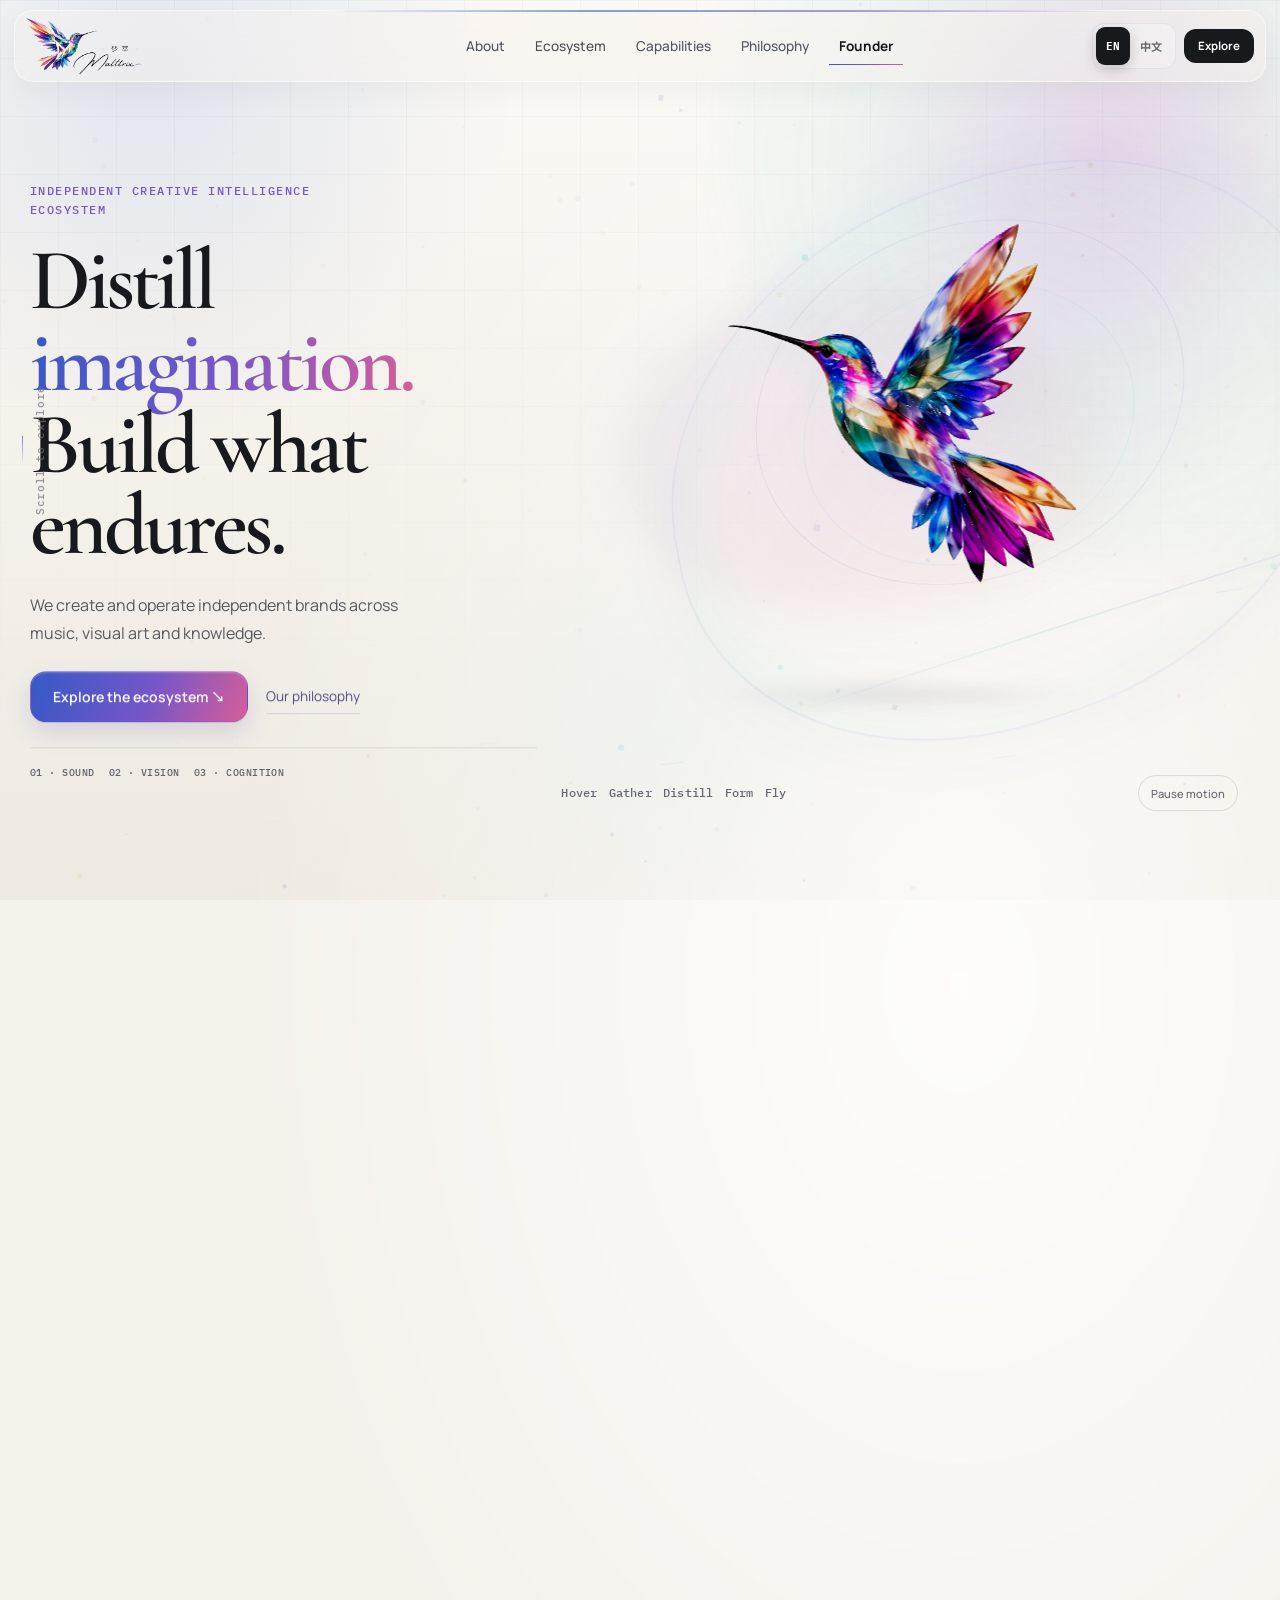
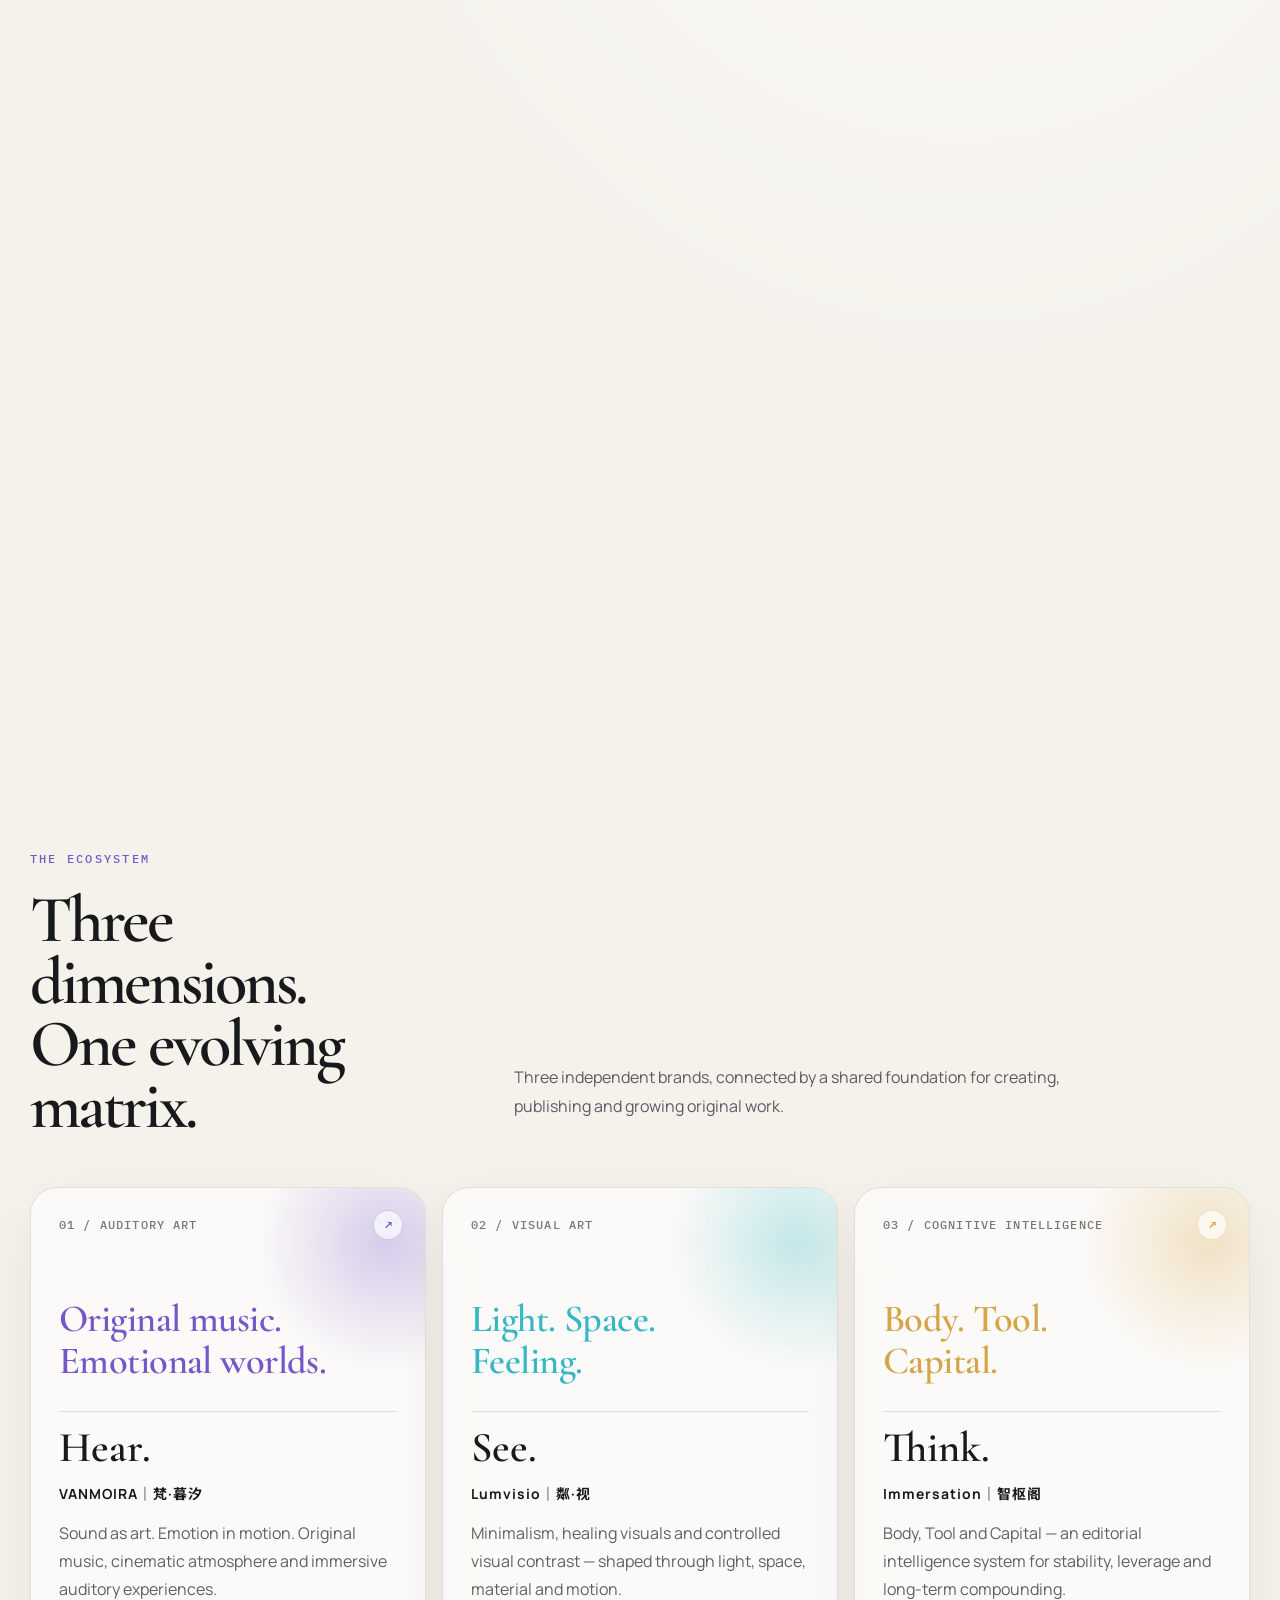
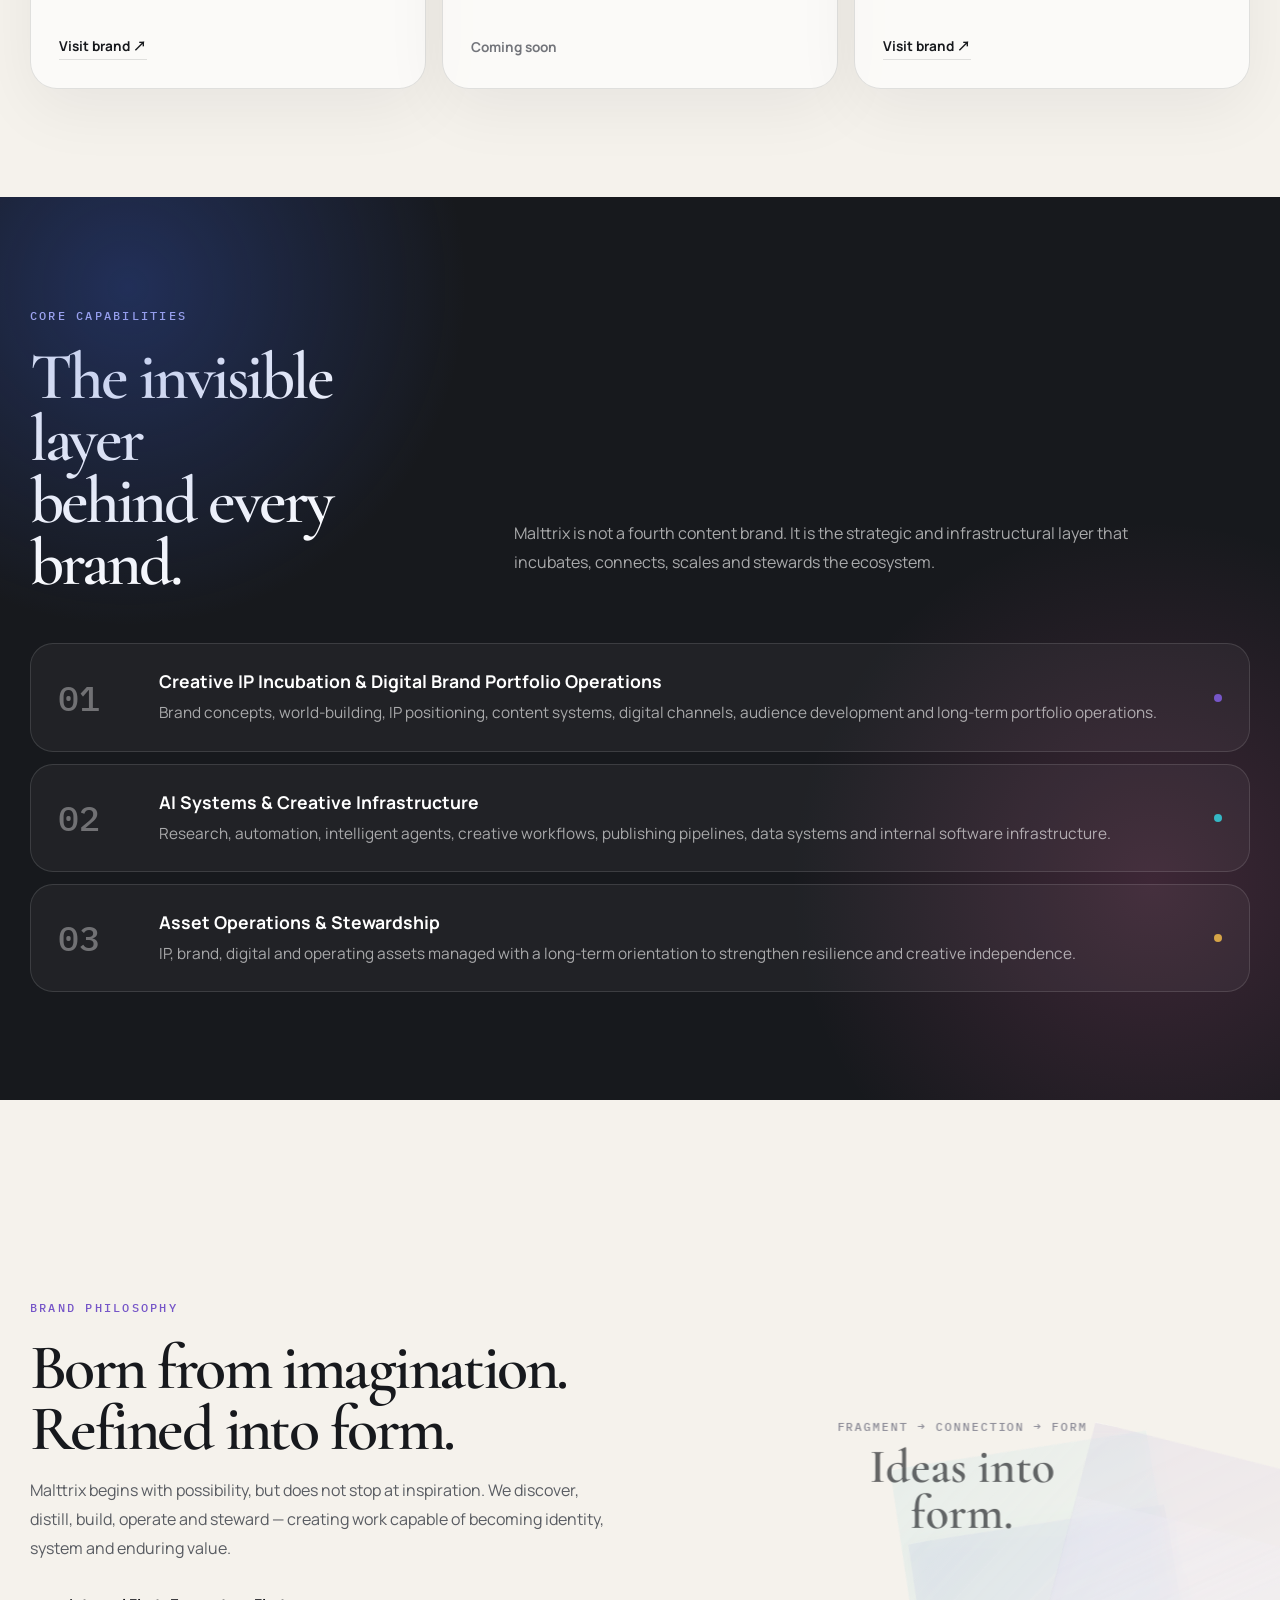
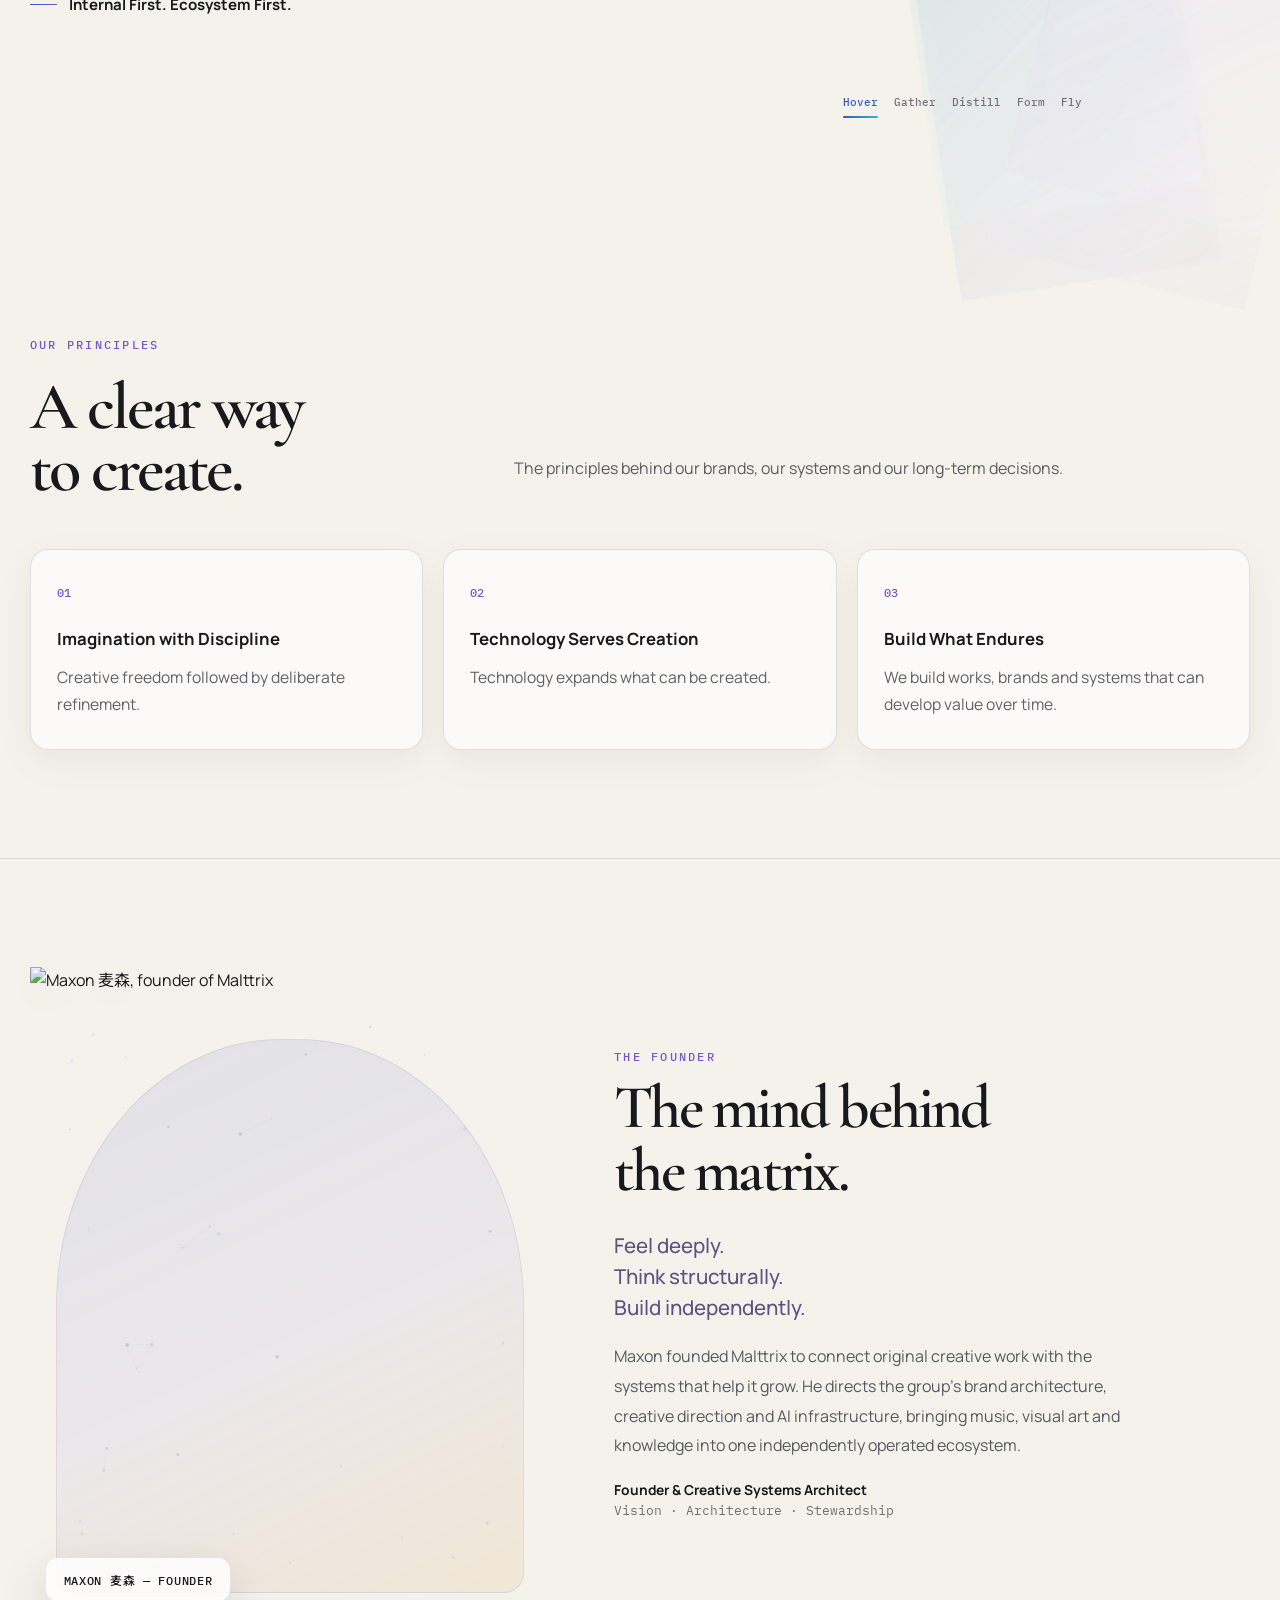
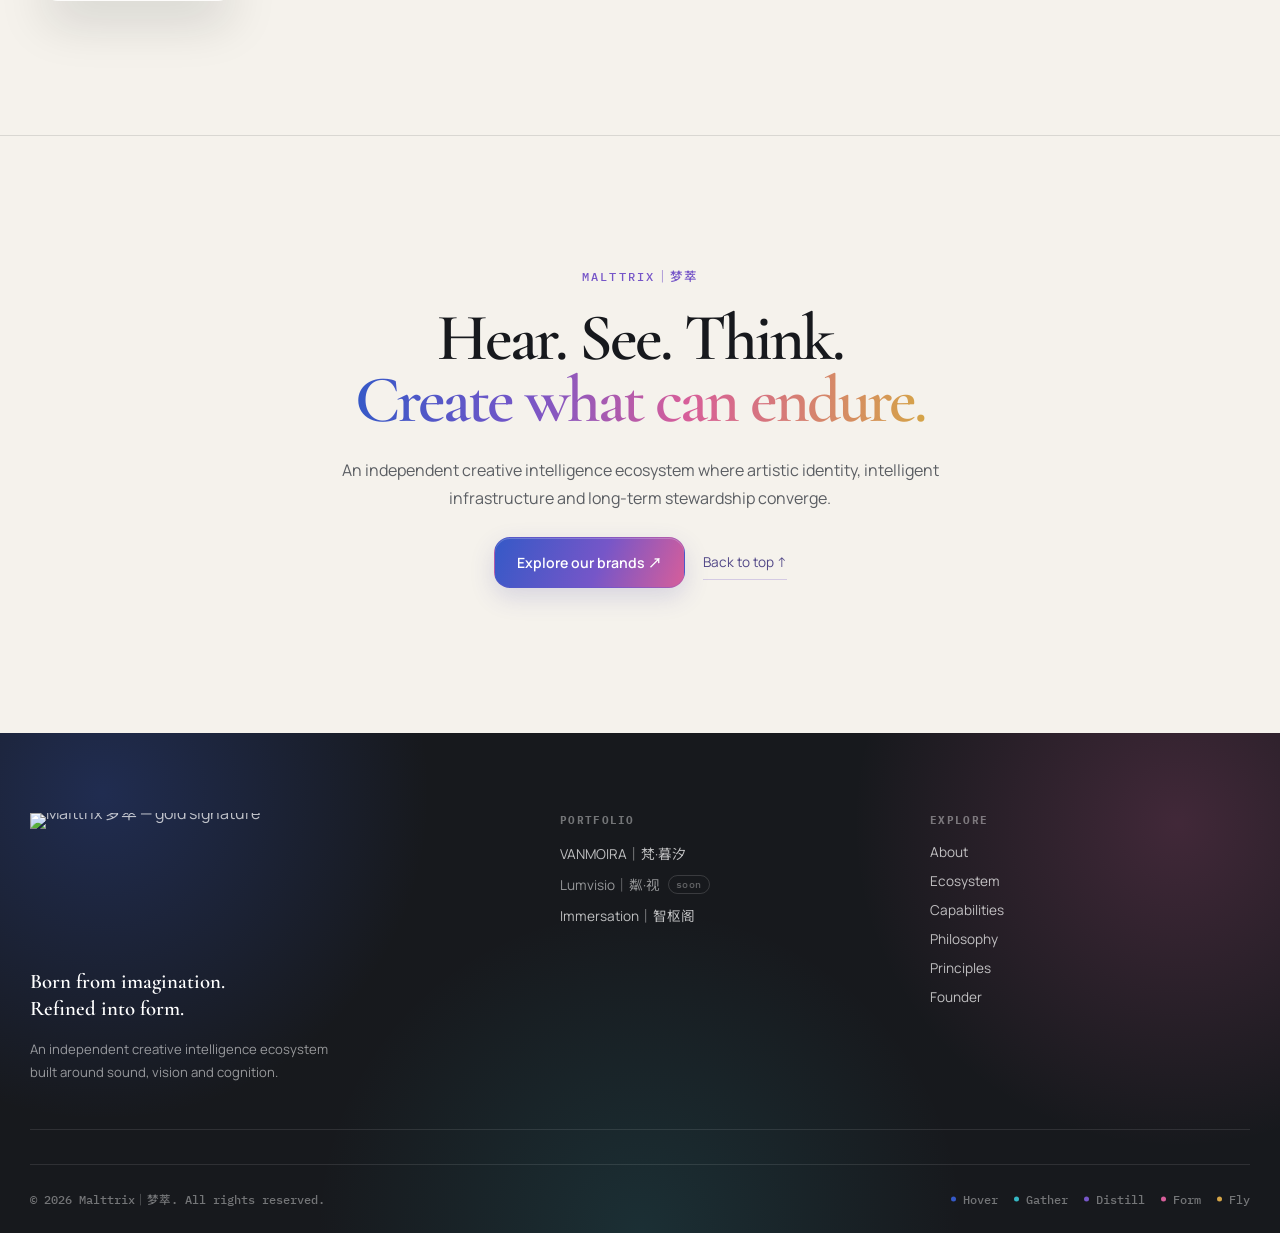
==== commit 2013f31c: "Ship the refined global header" ====
--- a/index.html
+++ b/index.html
@@ -1,5 +1,5 @@
 <!DOCTYPE html>
-<html lang="en" data-release="malttrix-v14-11">
+<html lang="en" data-release="malttrix-v14-12">
 <head>
 <meta charset="utf-8">
 <meta name="viewport" content="width=device-width,initial-scale=1">
@@ -792,7 +792,7 @@
 
 </style>
 <link rel="stylesheet" href="./assets/refinements.css?v=12.1">
-<link rel="stylesheet" href="./assets/site-shell.css?v=14.11">
+<link rel="stylesheet" href="./assets/site-shell.css?v=14.12">
 </head>
 
 
--- a/assets/site-shell.css
+++ b/assets/site-shell.css
@@ -163,3 +163,30 @@
   footer.site-footer .footer-bottom{flex-direction:column;align-items:flex-start;gap:14px}
   footer.site-footer .footer-motion-inline{order:2}
 }
+
+/* Header v14.12 — quiet atmospheric glass. */
+.header{
+  background:rgba(245,242,236,.43)!important;
+  -webkit-backdrop-filter:blur(20px) saturate(1.08)!important;backdrop-filter:blur(20px) saturate(1.08)!important;
+  border-color:rgba(255,255,255,.5)!important;box-shadow:0 10px 34px rgba(23,25,29,.045)!important
+}
+.header.scrolled{
+  background:rgba(245,242,236,.62)!important;
+  box-shadow:0 12px 36px rgba(23,25,29,.065)!important
+}
+@media(min-width:1051px){
+ .header{min-height:70px!important;padding:5px 11px!important;border-radius:19px!important;grid-template-columns:240px 1fr auto!important}
+ .header .brand-mark,.header .brand img.logo-light{width:240px!important;height:60px!important}
+}
+.header .nav-glider{
+  top:auto!important;bottom:7px!important;height:1px!important;border:0!important;border-radius:0!important;
+  background:linear-gradient(90deg,var(--blue),var(--violet),var(--rose))!important;
+  box-shadow:none!important
+}
+.header .lang-switch{background:rgba(255,255,255,.24)!important;border-color:rgba(118,86,200,.1)!important;box-shadow:none!important}
+.header .menu>a,.header .nav-dropdown>.nav-trigger{font-family:var(--font-body)!important}
+.header .lang-btn{font-family:var(--font-mono)!important}
+@media(max-width:900px){
+ .header{background:rgba(245,242,236,.5)!important;-webkit-backdrop-filter:blur(18px) saturate(1.06)!important;backdrop-filter:blur(18px) saturate(1.06)!important;box-shadow:0 9px 28px rgba(23,25,29,.045)!important}
+ .header.scrolled{background:rgba(245,242,236,.65)!important}
+}
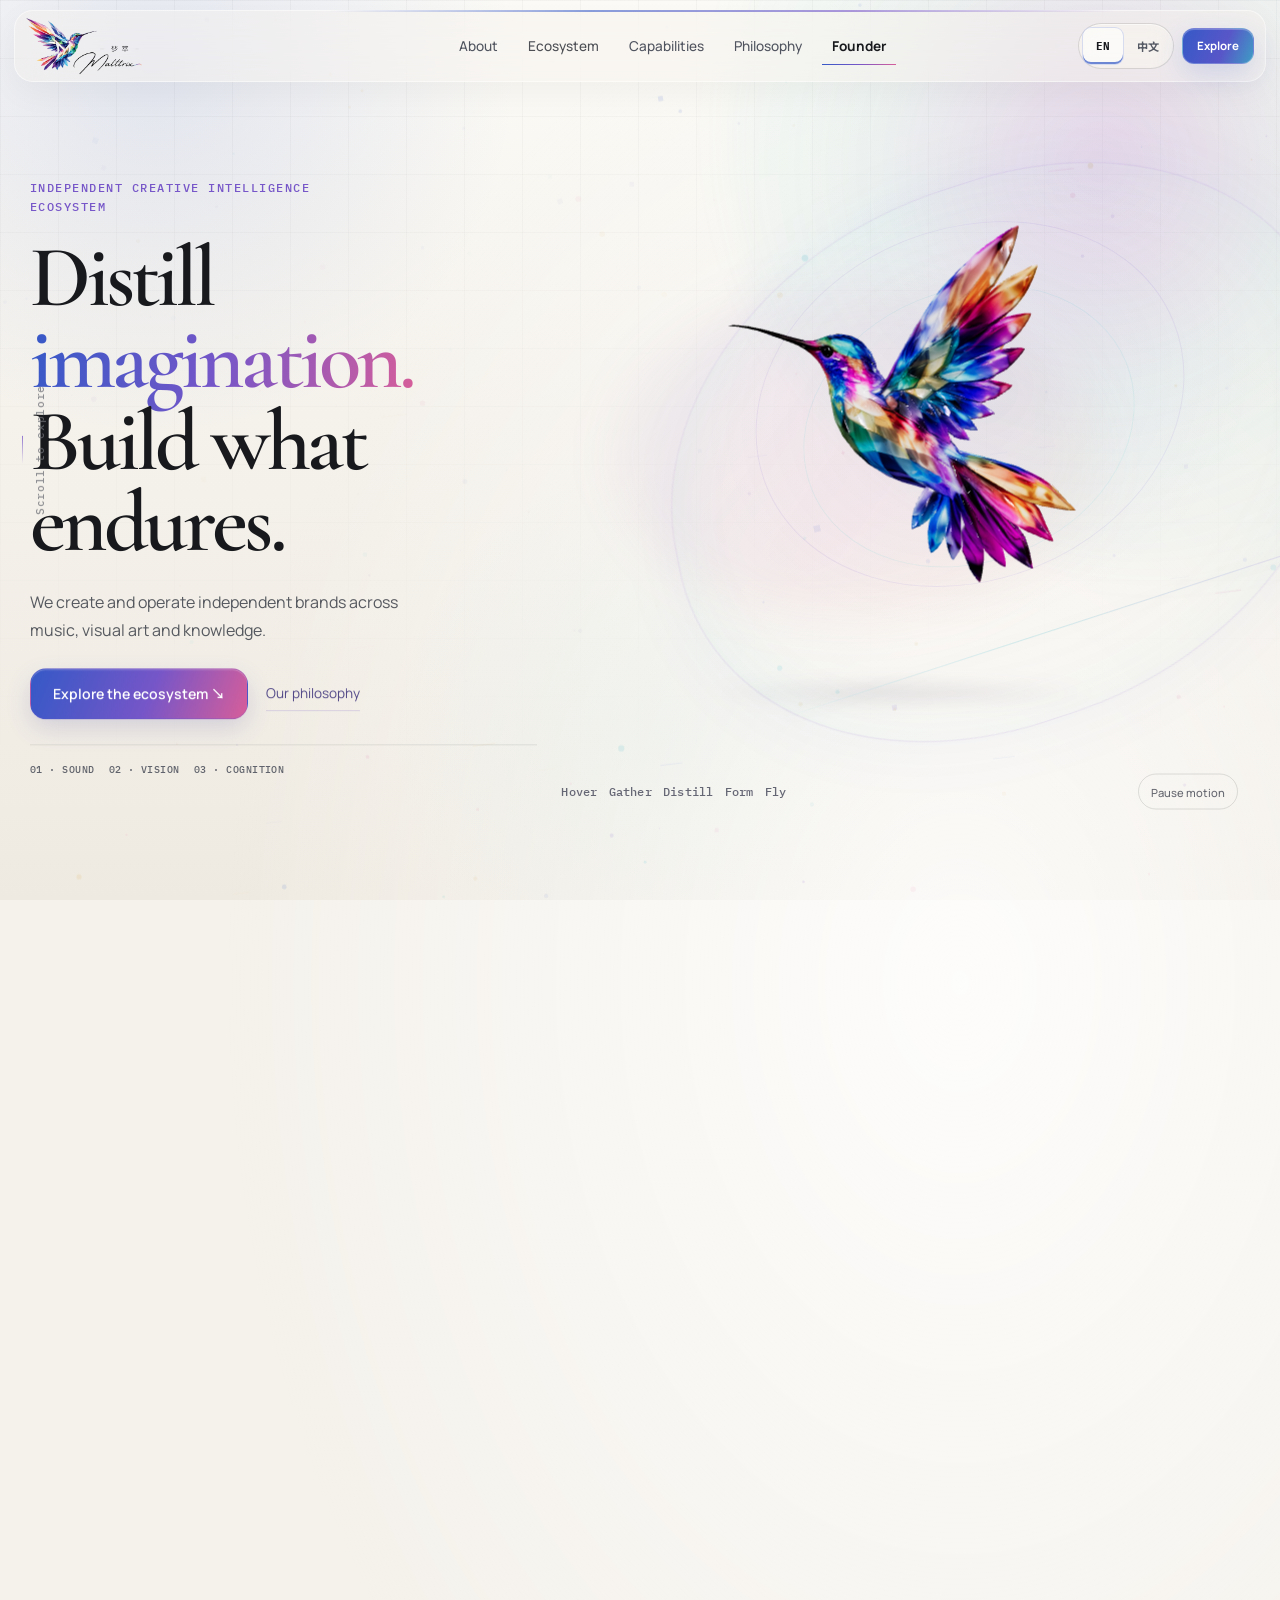
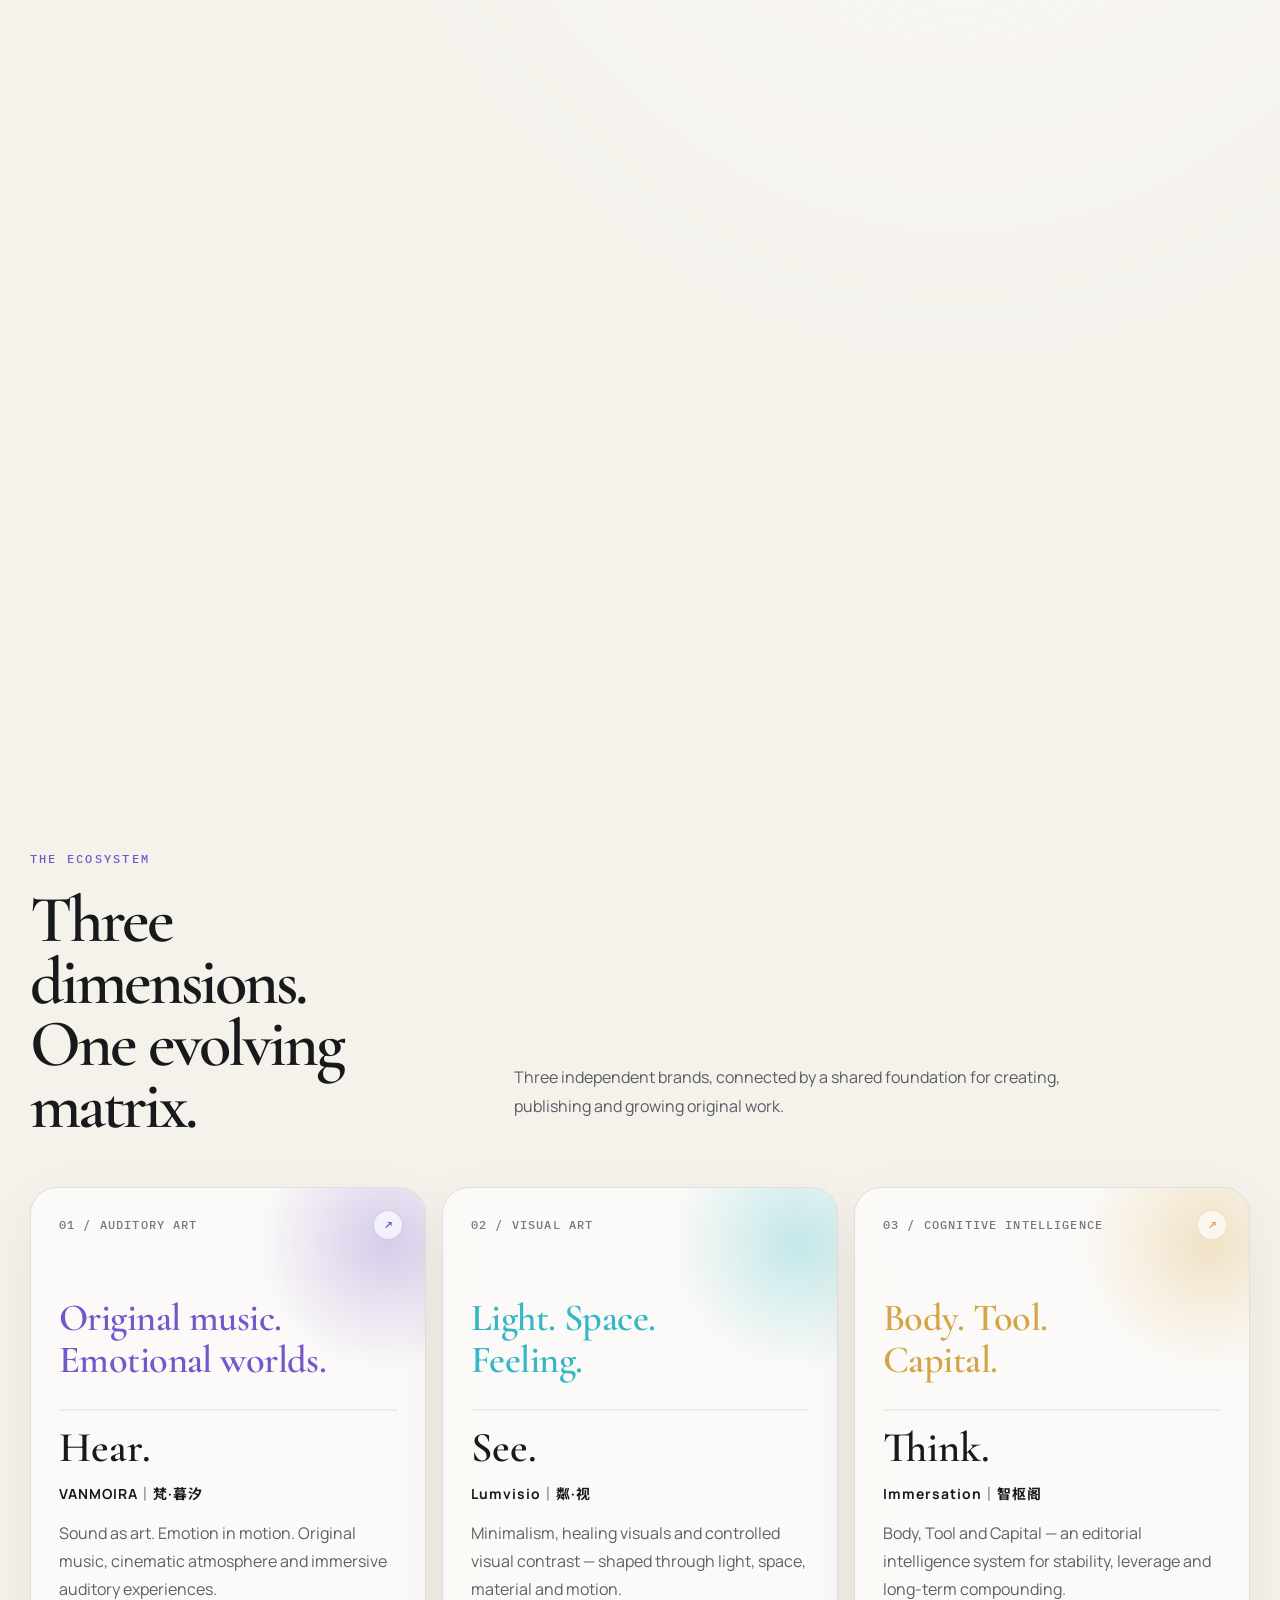
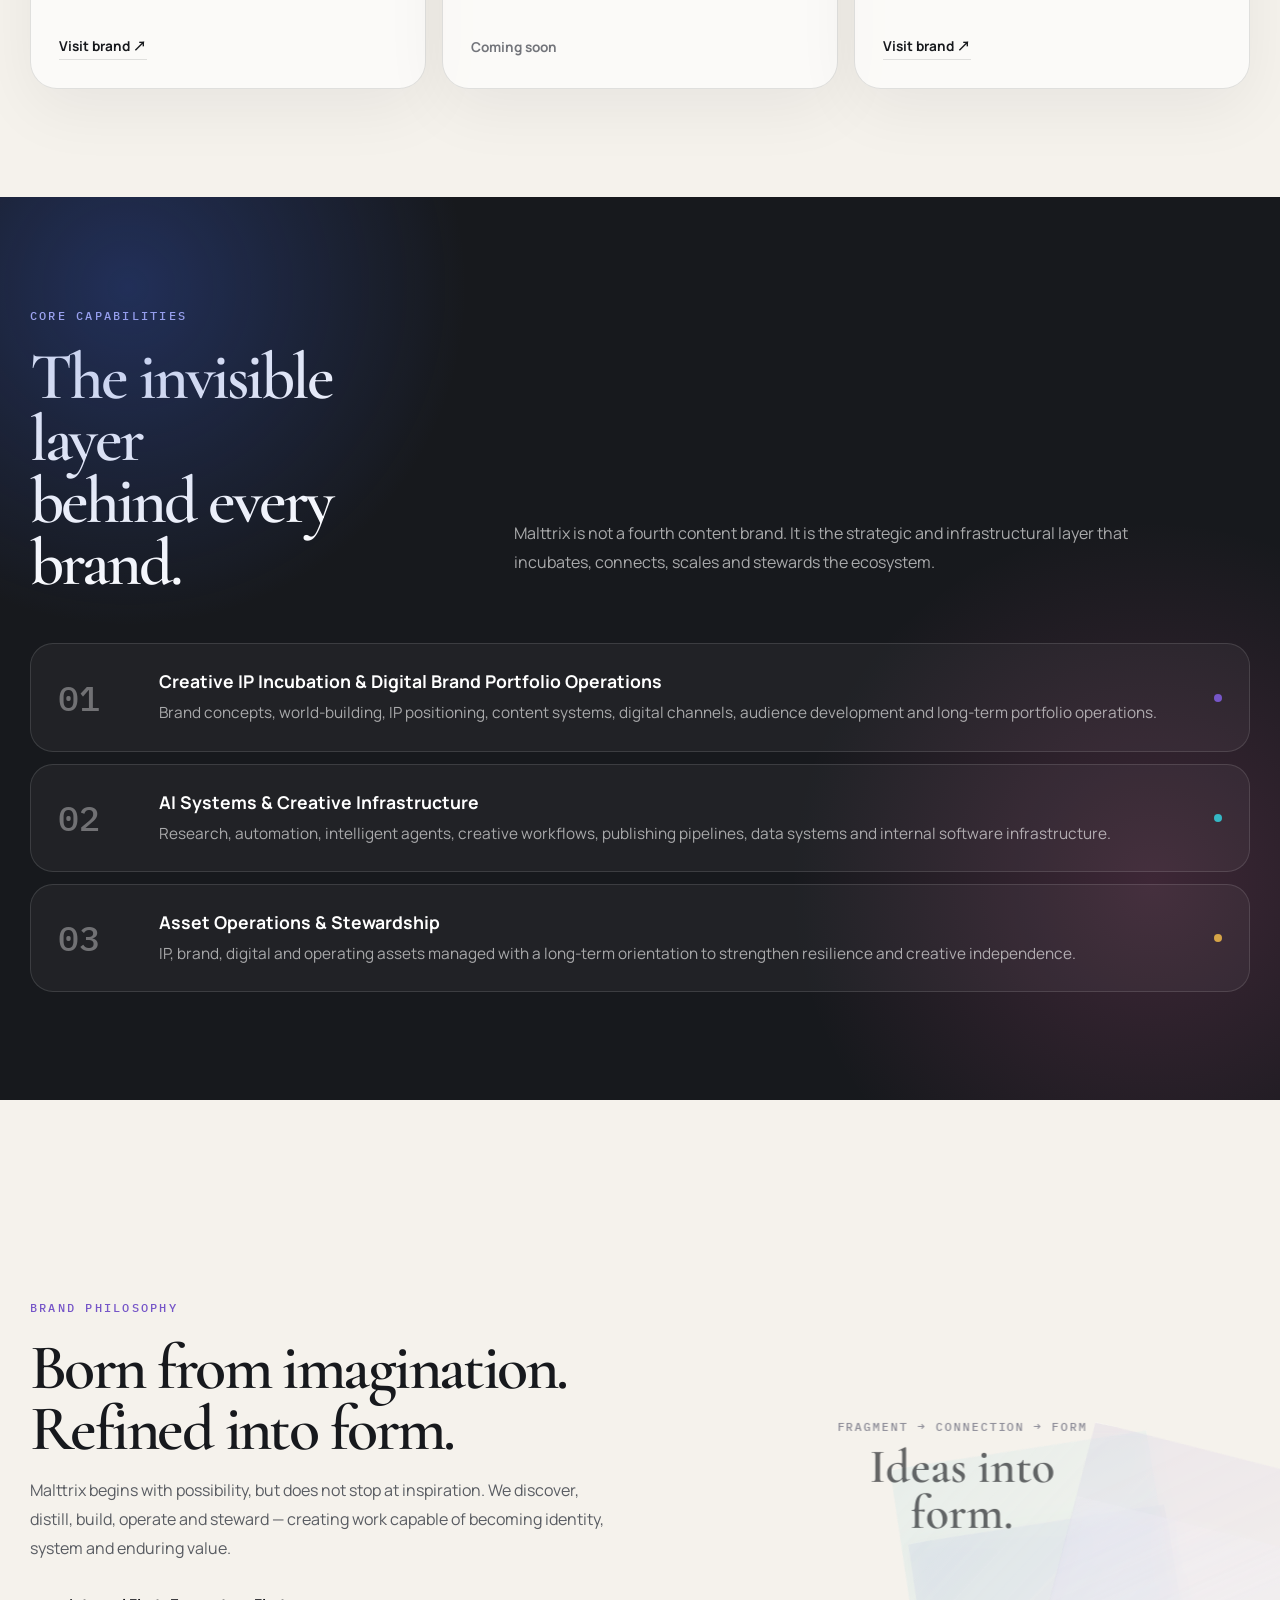
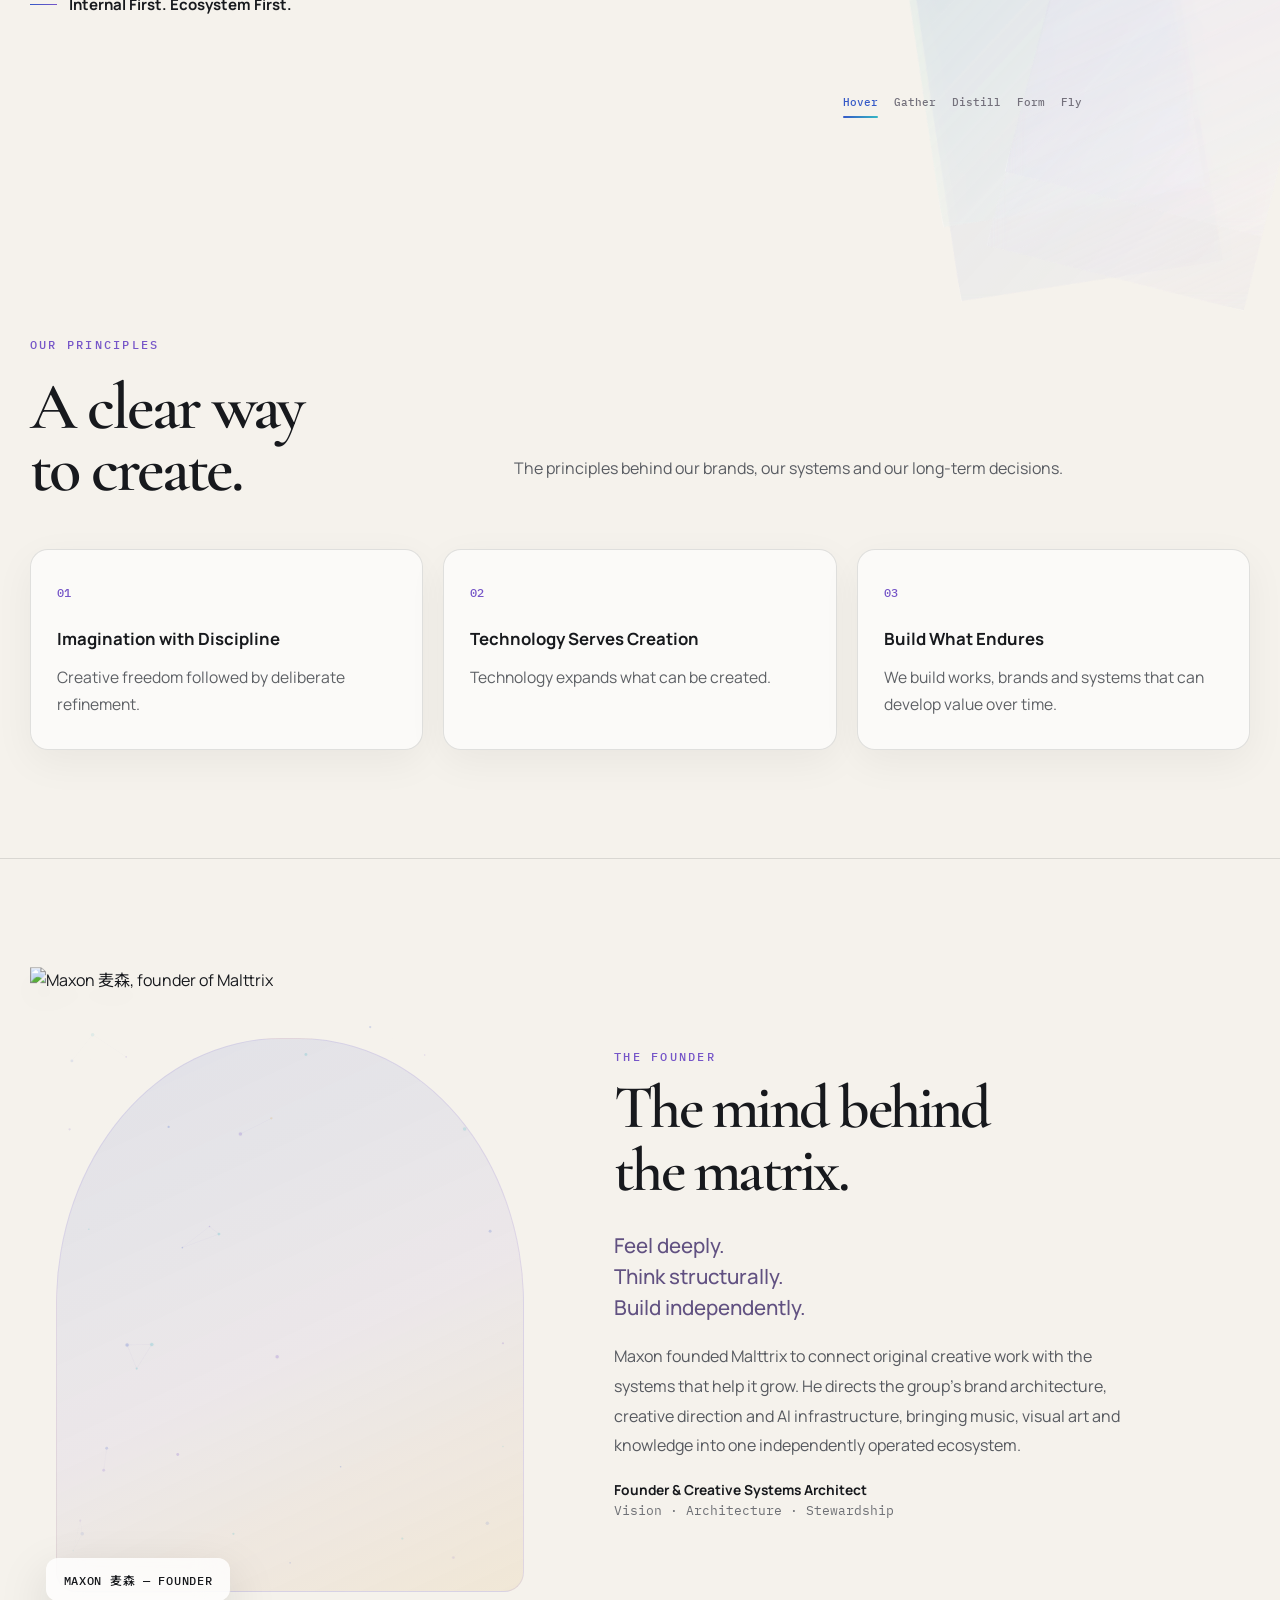
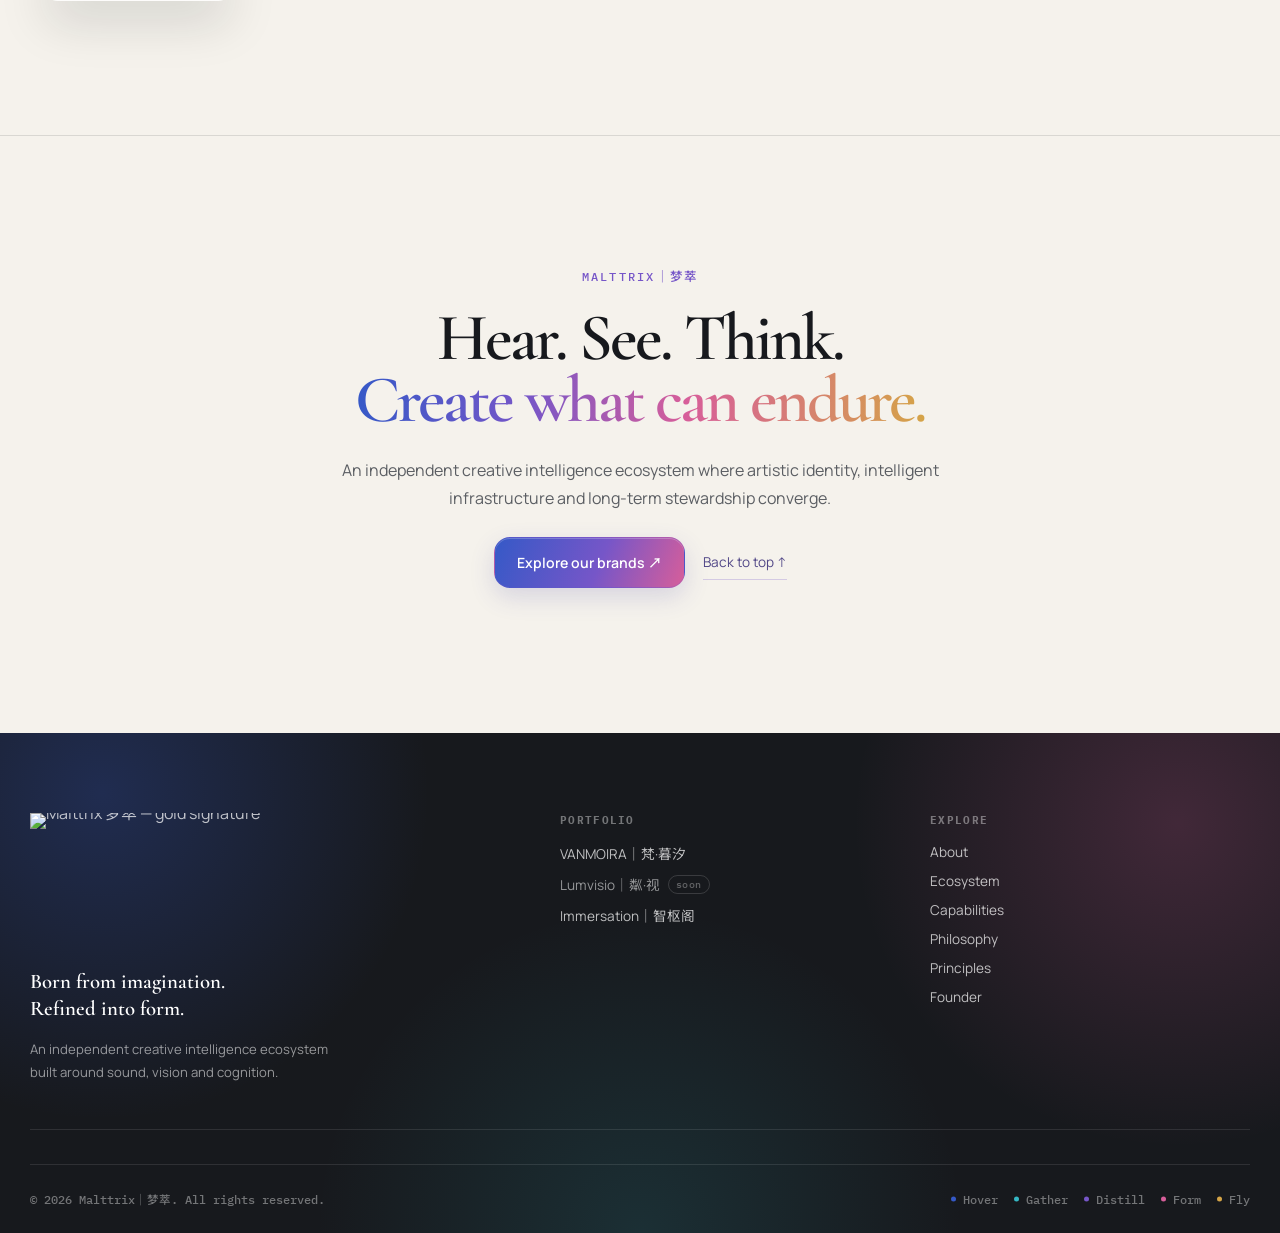
==== commit 95c926ce: "Load refined global header controls" ====
--- a/index.html
+++ b/index.html
@@ -1,5 +1,5 @@
 <!DOCTYPE html>
-<html lang="en" data-release="malttrix-v14-12">
+<html lang="en" data-release="malttrix-v14-13">
 <head>
 <meta charset="utf-8">
 <meta name="viewport" content="width=device-width,initial-scale=1">
@@ -792,7 +792,7 @@
 
 </style>
 <link rel="stylesheet" href="./assets/refinements.css?v=12.1">
-<link rel="stylesheet" href="./assets/site-shell.css?v=14.12">
+<link rel="stylesheet" href="./assets/site-shell.css?v=14.13">
 </head>
 
 
--- a/assets/site-shell.css
+++ b/assets/site-shell.css
@@ -190,3 +190,78 @@
  .header{background:rgba(245,242,236,.5)!important;-webkit-backdrop-filter:blur(18px) saturate(1.06)!important;backdrop-filter:blur(18px) saturate(1.06)!important;box-shadow:0 9px 28px rgba(23,25,29,.045)!important}
  .header.scrolled{background:rgba(245,242,236,.65)!important}
 }
+
+
+/* Global shell v14.13 — quieter controls, prism-led action */
+.header .lang-switch{
+  padding:3px!important;
+  gap:2px!important;
+  border:1px solid rgba(72,75,84,.18)!important;
+  border-radius:999px!important;
+  background:rgba(248,246,240,.46)!important;
+  box-shadow:inset 0 1px 0 rgba(255,255,255,.56)!important;
+  backdrop-filter:blur(12px)!important;
+  -webkit-backdrop-filter:blur(12px)!important;
+}
+.header .lang-btn{
+  min-width:42px;
+  color:#555963!important;
+  border:1px solid transparent!important;
+  background:transparent!important;
+  box-shadow:none!important;
+  transition:color .25s ease,border-color .25s ease,background .25s ease,box-shadow .25s ease!important;
+}
+.header .lang-btn.active{
+  color:#17191f!important;
+  border-color:rgba(53,89,199,.18)!important;
+  background:rgba(255,255,255,.54)!important;
+  box-shadow:inset 0 -2px 0 rgba(53,89,199,.72)!important;
+}
+.header .lang-btn:hover,.header .lang-btn:focus-visible{
+  color:#3559C7!important;
+  border-color:rgba(53,183,196,.36)!important;
+  outline:none;
+}
+.header .enter{
+  position:relative!important;
+  isolation:isolate;
+  overflow:hidden;
+  color:#fff!important;
+  border:1px solid rgba(255,255,255,.26)!important;
+  background:linear-gradient(112deg,#3559C7 0%,#5856C8 58%,#35B7C4 116%)!important;
+  box-shadow:0 10px 28px rgba(53,89,199,.18),inset 0 1px 0 rgba(255,255,255,.24)!important;
+  transform:none!important;
+  transition:border-color .3s ease,box-shadow .3s ease,filter .3s ease!important;
+}
+.header .enter::before{
+  content:"";
+  position:absolute;
+  inset:-2px auto -2px -55%;
+  z-index:-1;
+  width:42%;
+  transform:skewX(-20deg);
+  background:linear-gradient(90deg,transparent,rgba(255,255,255,.30),transparent);
+  transition:left .55s cubic-bezier(.2,.75,.2,1);
+}
+.header .enter:hover,.header .enter:focus-visible{
+  filter:saturate(1.07);
+  border-color:rgba(255,255,255,.52)!important;
+  box-shadow:0 14px 38px rgba(53,89,199,.24),0 0 24px rgba(53,183,196,.10),inset 0 1px 0 rgba(255,255,255,.28)!important;
+  transform:none!important;
+  outline:none;
+}
+.header .enter:hover::before,.header .enter:focus-visible::before{left:118%}
+.header .enter b,.header .enter svg,.header .enter .arrow{
+  transition:transform .3s cubic-bezier(.2,.75,.2,1)!important;
+}
+.header .enter:hover b,.header .enter:hover svg,.header .enter:hover .arrow,
+.header .enter:focus-visible b,.header .enter:focus-visible svg,.header .enter:focus-visible .arrow{
+  transform:translateX(3px)!important;
+}
+@media(max-width:930px){
+  .header .lang-switch{background:rgba(248,246,240,.58)!important}
+}
+@media(prefers-reduced-motion:reduce){
+  .header .enter::before{display:none}
+  .header .enter,.header .enter b,.header .enter svg,.header .enter .arrow{transition:none!important}
+}
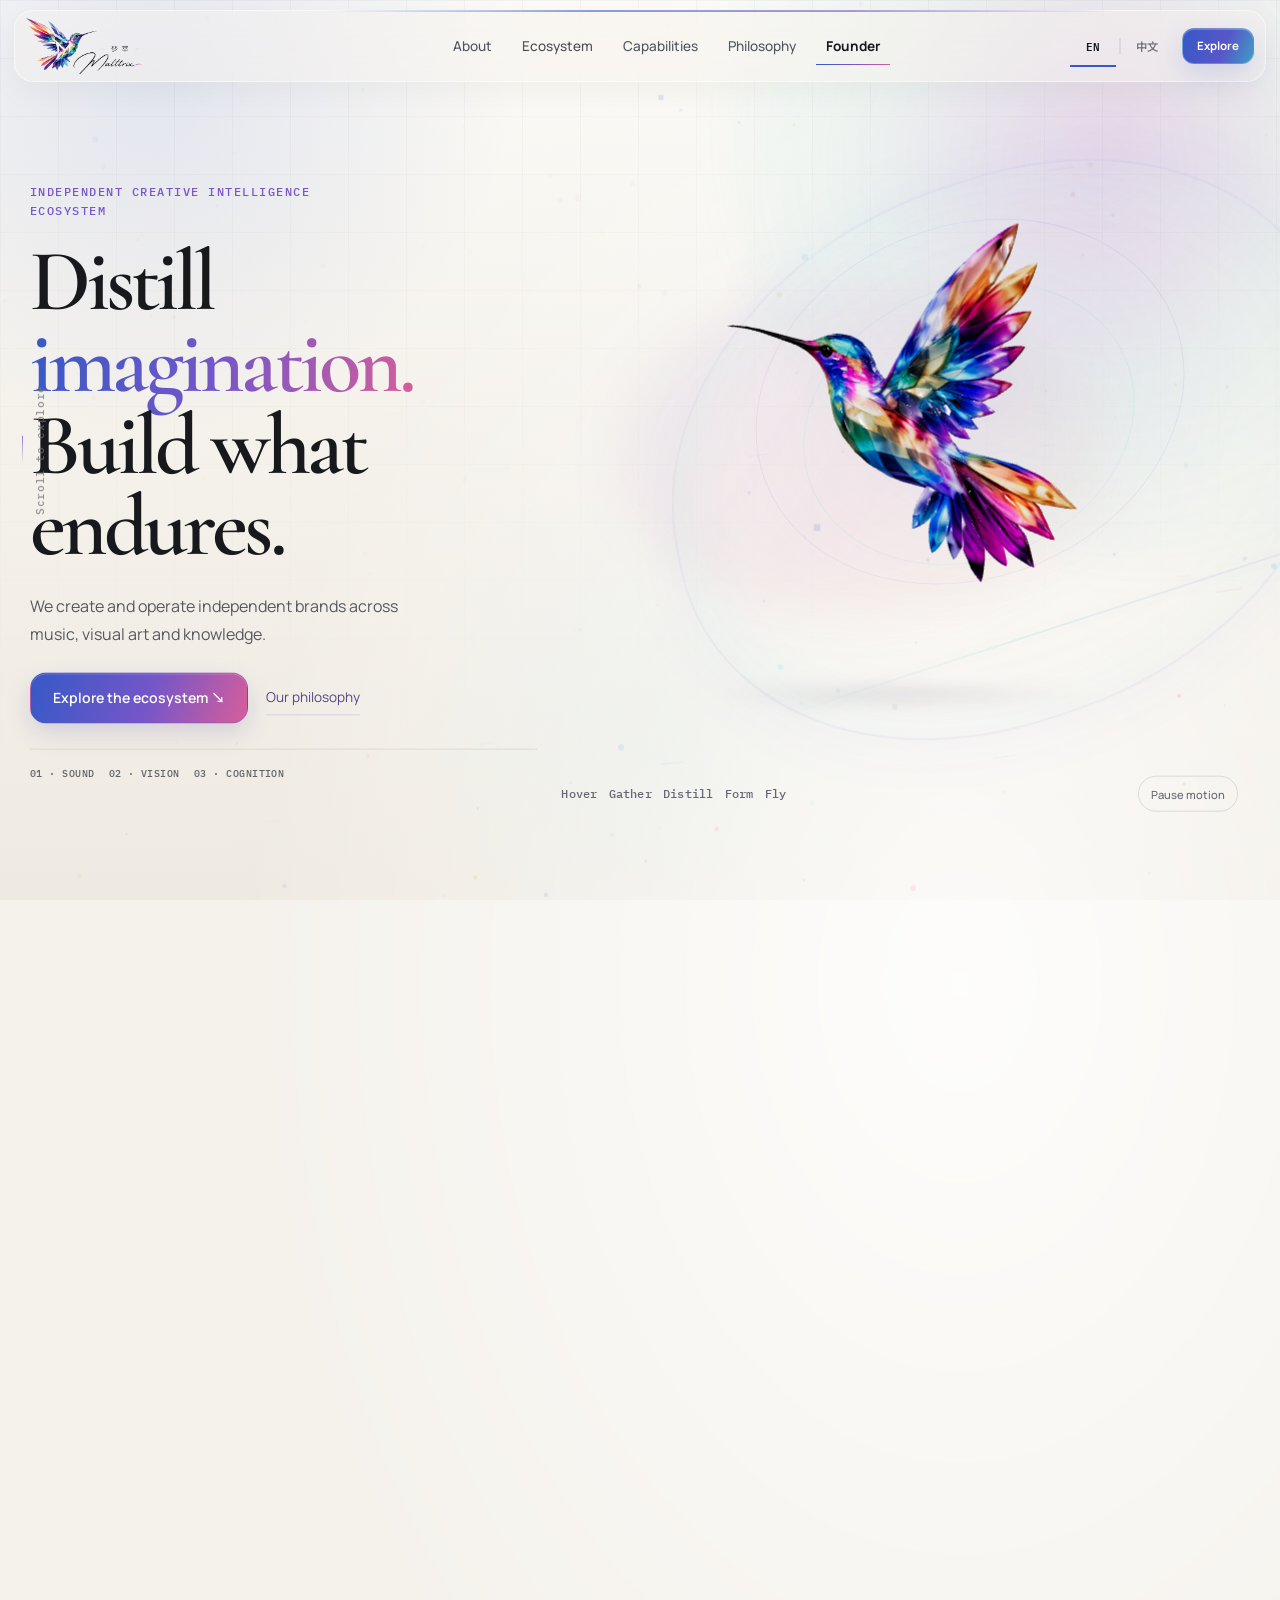
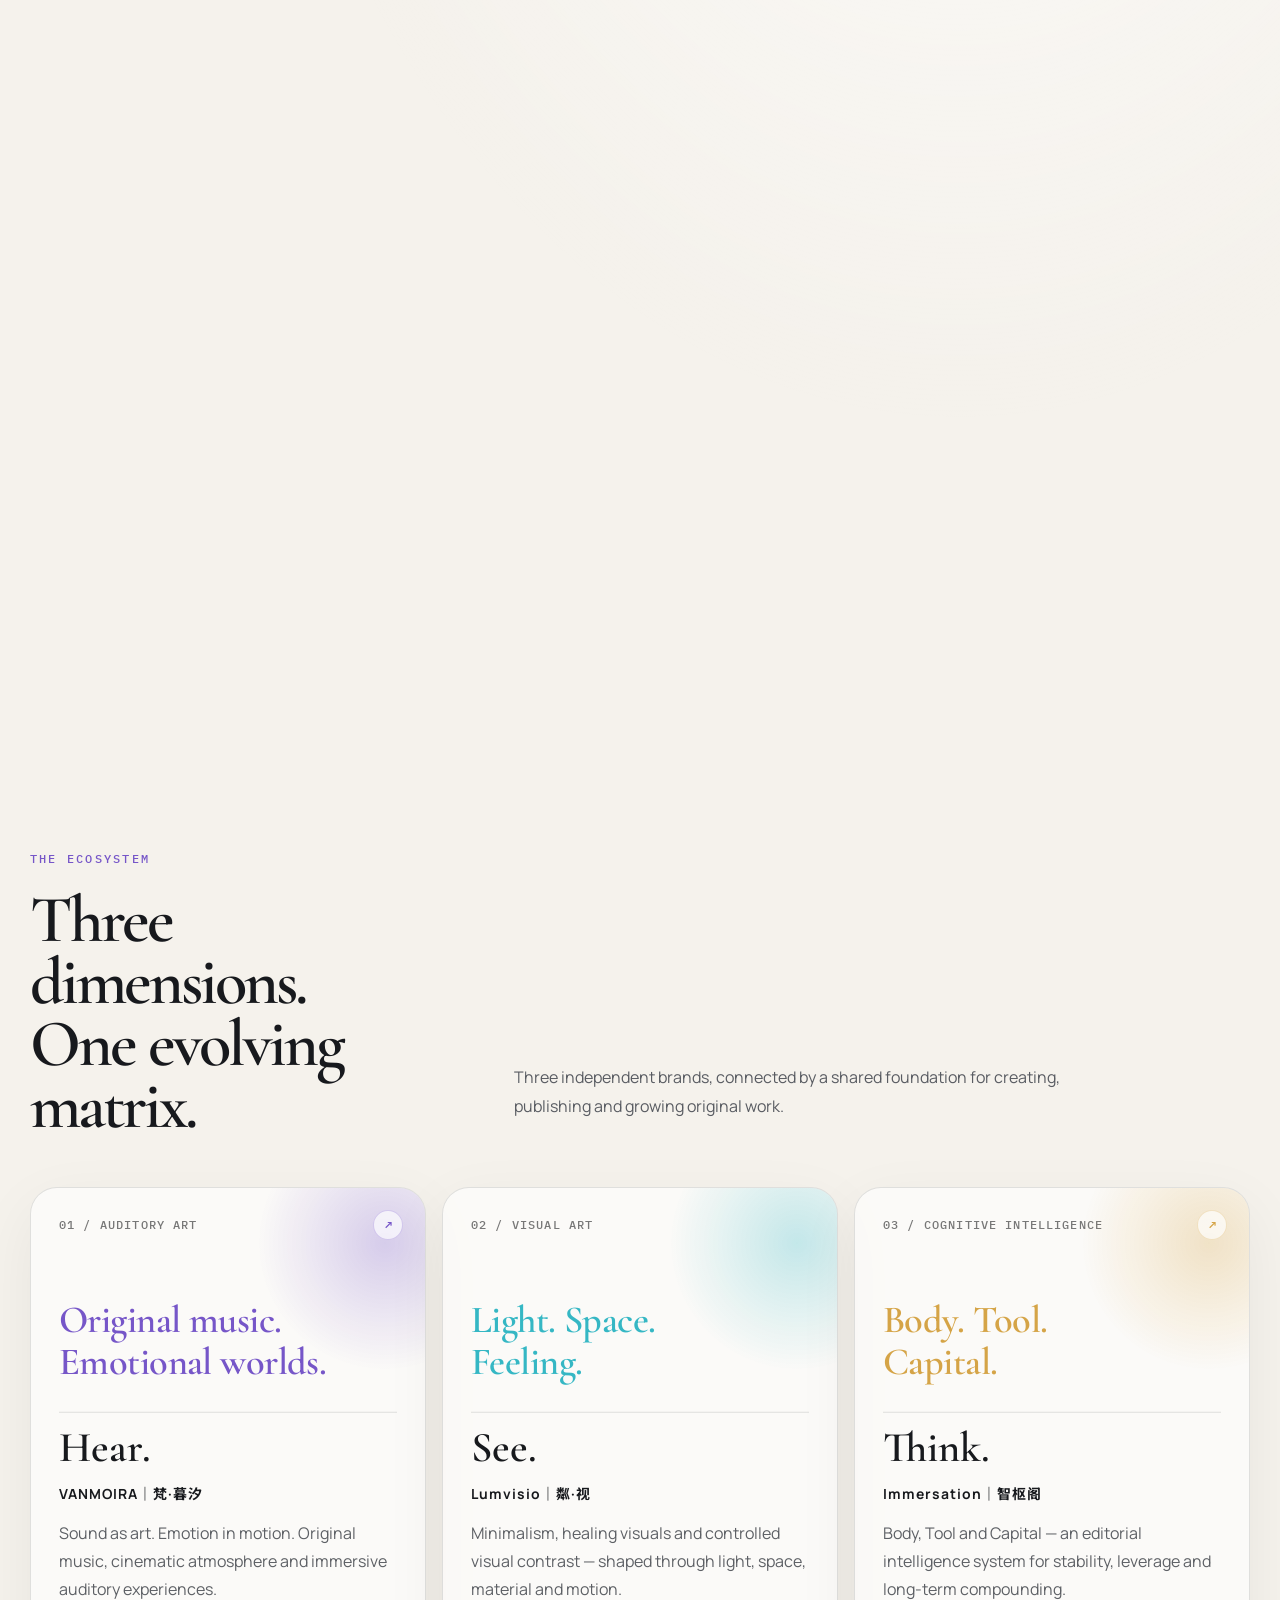
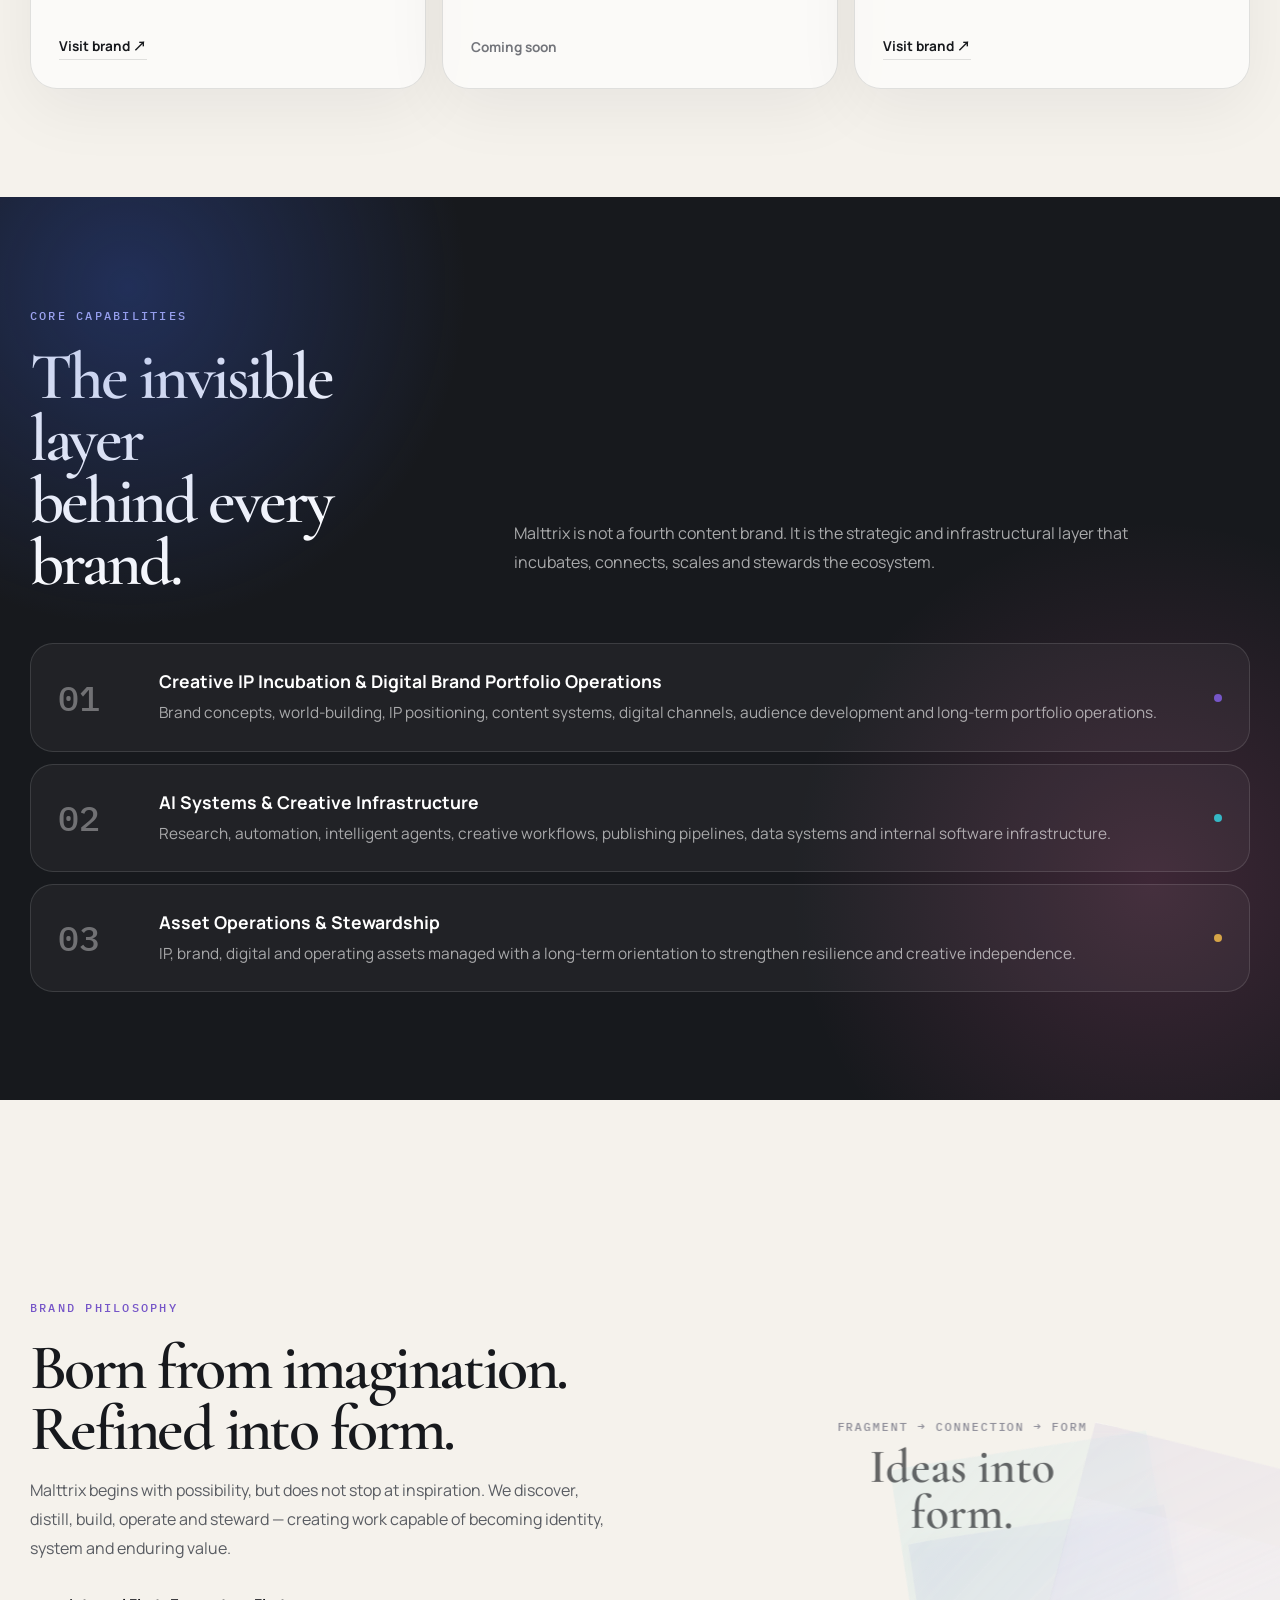
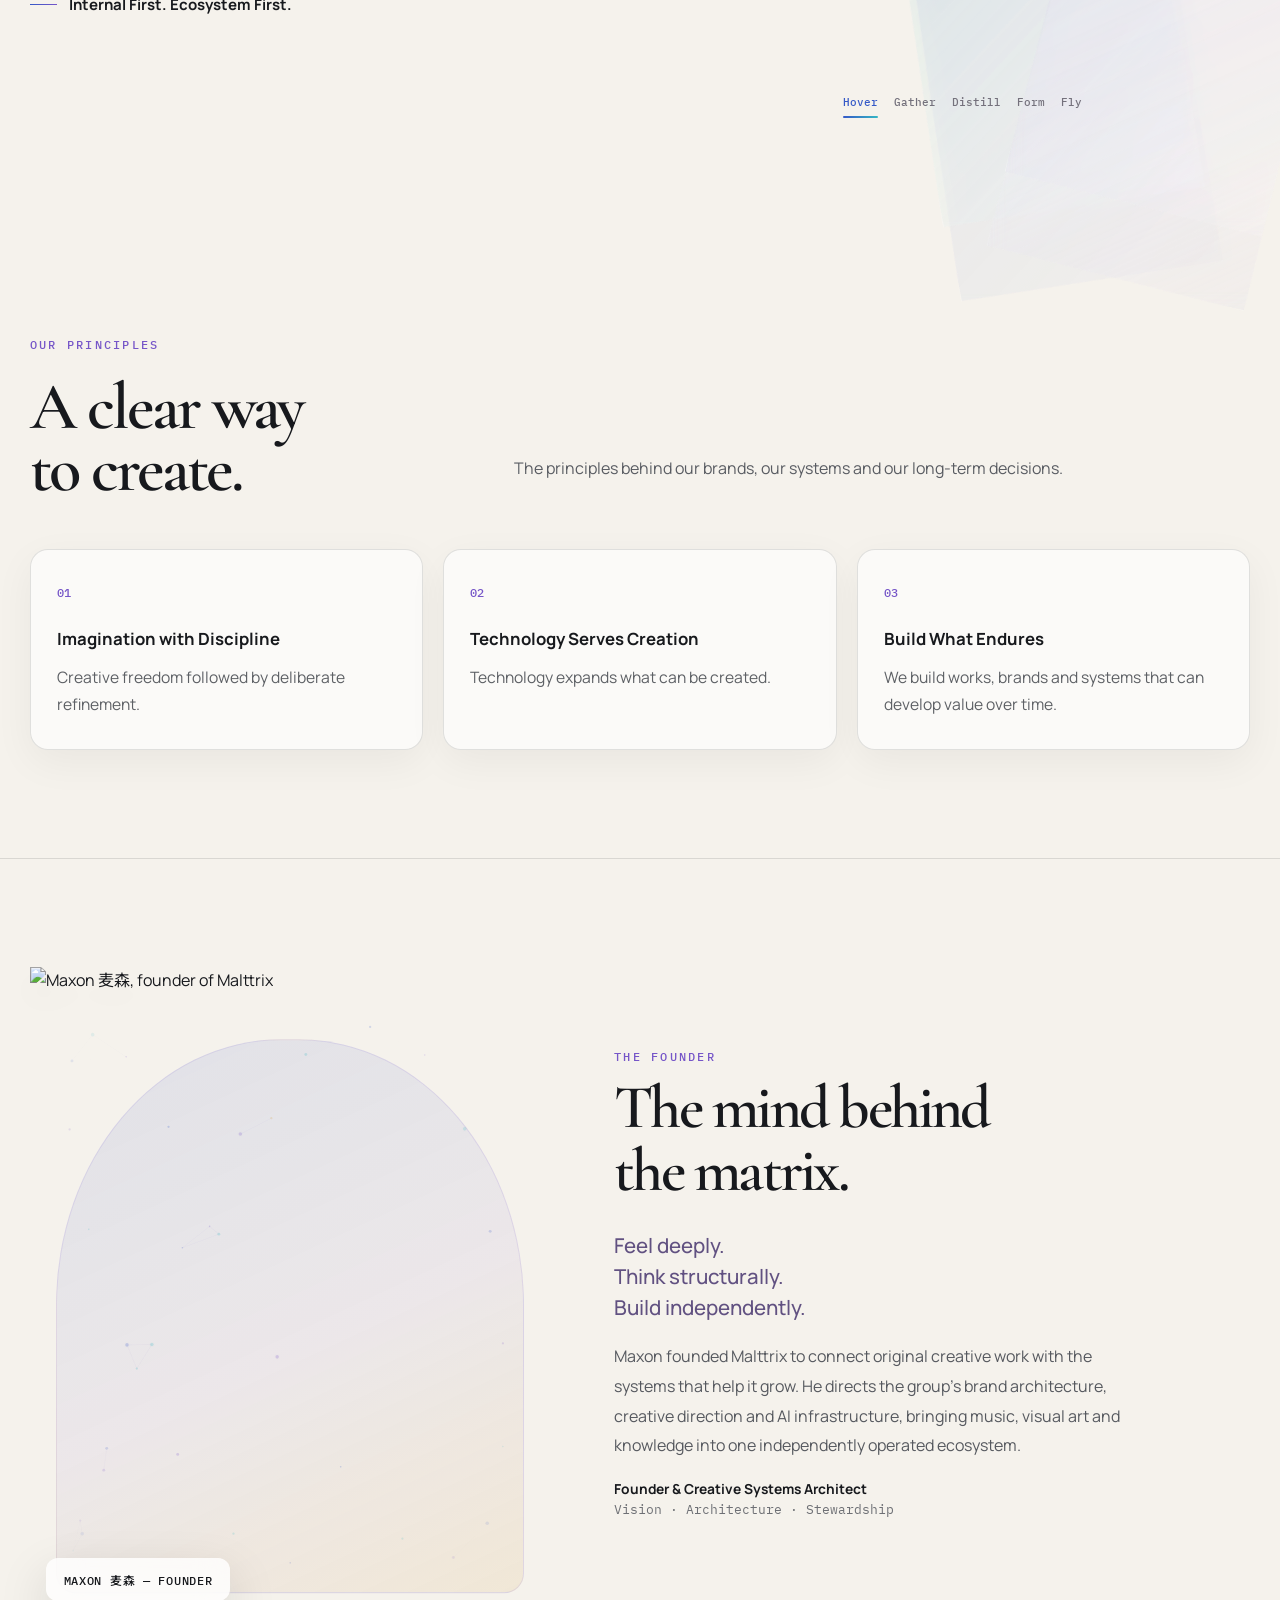
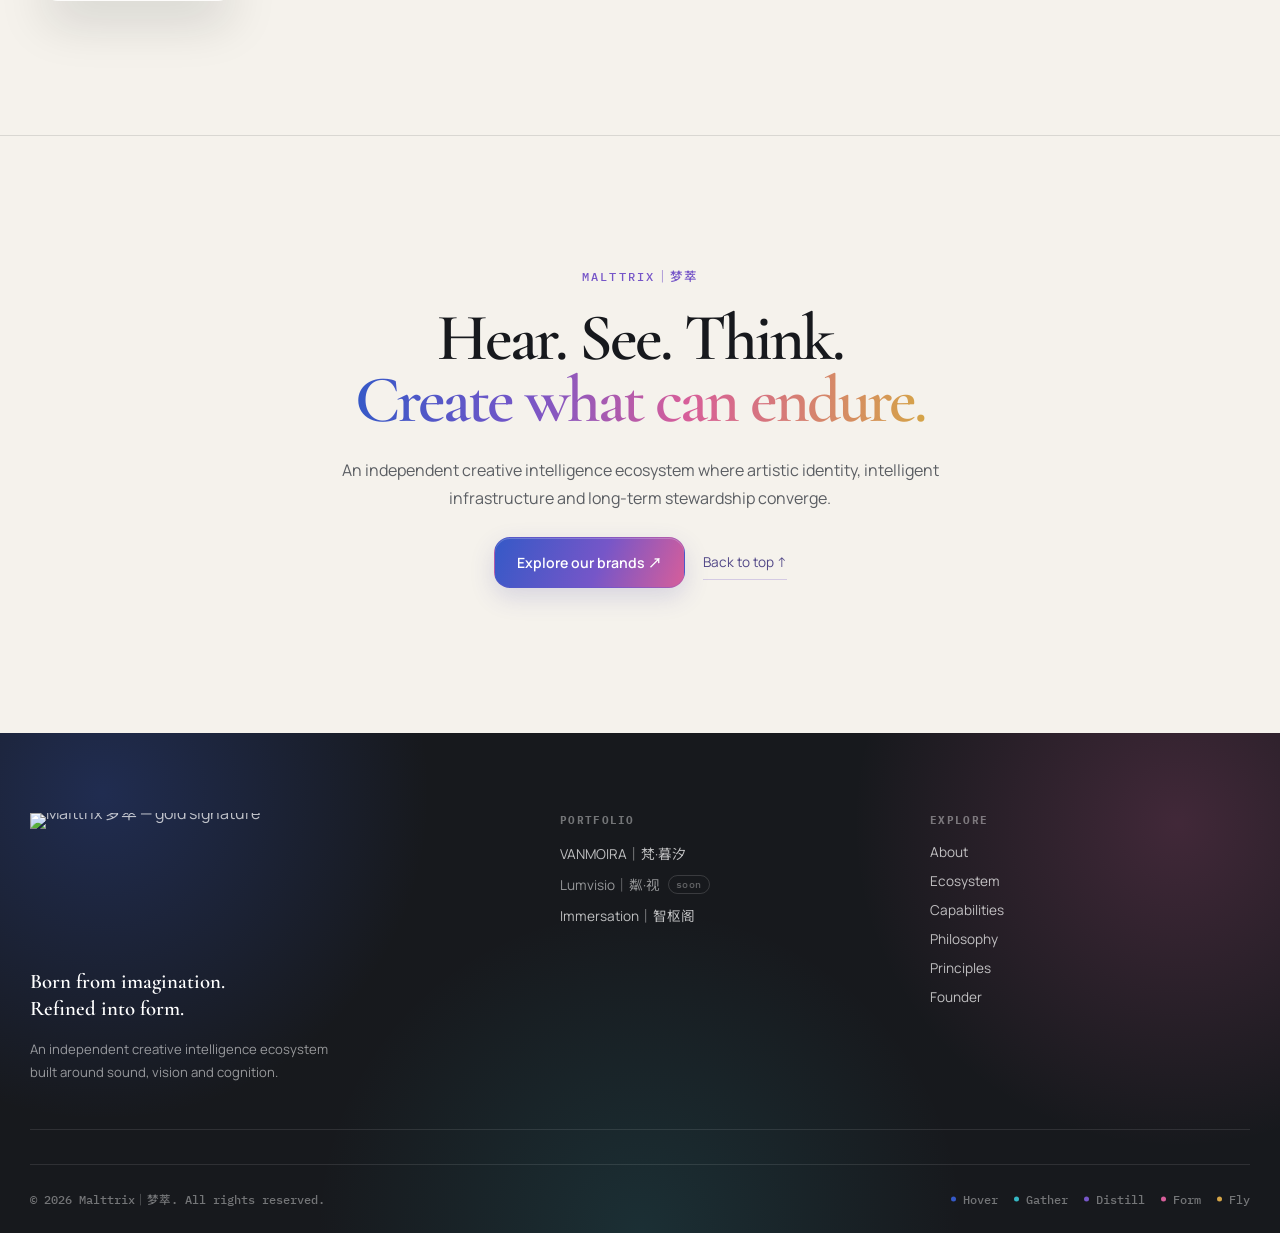
==== commit 2cfe9722: "Load redesigned global language selector" ====
--- a/index.html
+++ b/index.html
@@ -1,5 +1,5 @@
 <!DOCTYPE html>
-<html lang="en" data-release="malttrix-v14-13">
+<html lang="en" data-release="malttrix-v14-14">
 <head>
 <meta charset="utf-8">
 <meta name="viewport" content="width=device-width,initial-scale=1">
@@ -792,7 +792,7 @@
 
 </style>
 <link rel="stylesheet" href="./assets/refinements.css?v=12.1">
-<link rel="stylesheet" href="./assets/site-shell.css?v=14.13">
+<link rel="stylesheet" href="./assets/site-shell.css?v=14.14">
 </head>
 
 
--- a/assets/site-shell.css
+++ b/assets/site-shell.css
@@ -265,3 +265,59 @@
   .header .enter::before{display:none}
   .header .enter,.header .enter b,.header .enter svg,.header .enter .arrow{transition:none!important}
 }
+
+
+/* Global shell v14.14 — typographic language selector */
+.header .lang-switch{
+  position:relative!important;
+  display:flex!important;
+  align-items:center!important;
+  gap:8px!important;
+  padding:0 4px!important;
+  border:0!important;
+  border-radius:0!important;
+  background:transparent!important;
+  box-shadow:none!important;
+  backdrop-filter:none!important;
+  -webkit-backdrop-filter:none!important;
+}
+.header .lang-switch::after{
+  content:"";
+  position:absolute;
+  left:50%;
+  top:13px;
+  bottom:13px;
+  width:1px;
+  transform:translateX(-50%);
+  background:rgba(69,72,80,.20);
+  pointer-events:none;
+}
+.header .lang-btn{
+  position:relative!important;
+  min-width:46px!important;
+  height:42px!important;
+  padding:0 9px!important;
+  border:0!important;
+  border-radius:0!important;
+  color:rgba(69,72,80,.72)!important;
+  background:transparent!important;
+  box-shadow:none!important;
+  font:600 .71rem/1 var(--font-mono, "IBM Plex Mono", monospace)!important;
+  letter-spacing:.04em!important;
+}
+.header .lang-btn.active{
+  color:#17191f!important;
+  border:0!important;
+  background:transparent!important;
+  box-shadow:inset 0 -2px 0 #3559C7!important;
+}
+.header .lang-btn:hover,.header .lang-btn:focus-visible{
+  color:#3559C7!important;
+  border:0!important;
+  background:radial-gradient(circle at 50% 78%,rgba(53,183,196,.11),transparent 58%)!important;
+  box-shadow:inset 0 -2px 0 rgba(53,183,196,.78)!important;
+}
+@media(max-width:930px){
+  .header .lang-switch{background:transparent!important}
+  .header .lang-btn{min-width:42px!important;padding-inline:7px!important}
+}
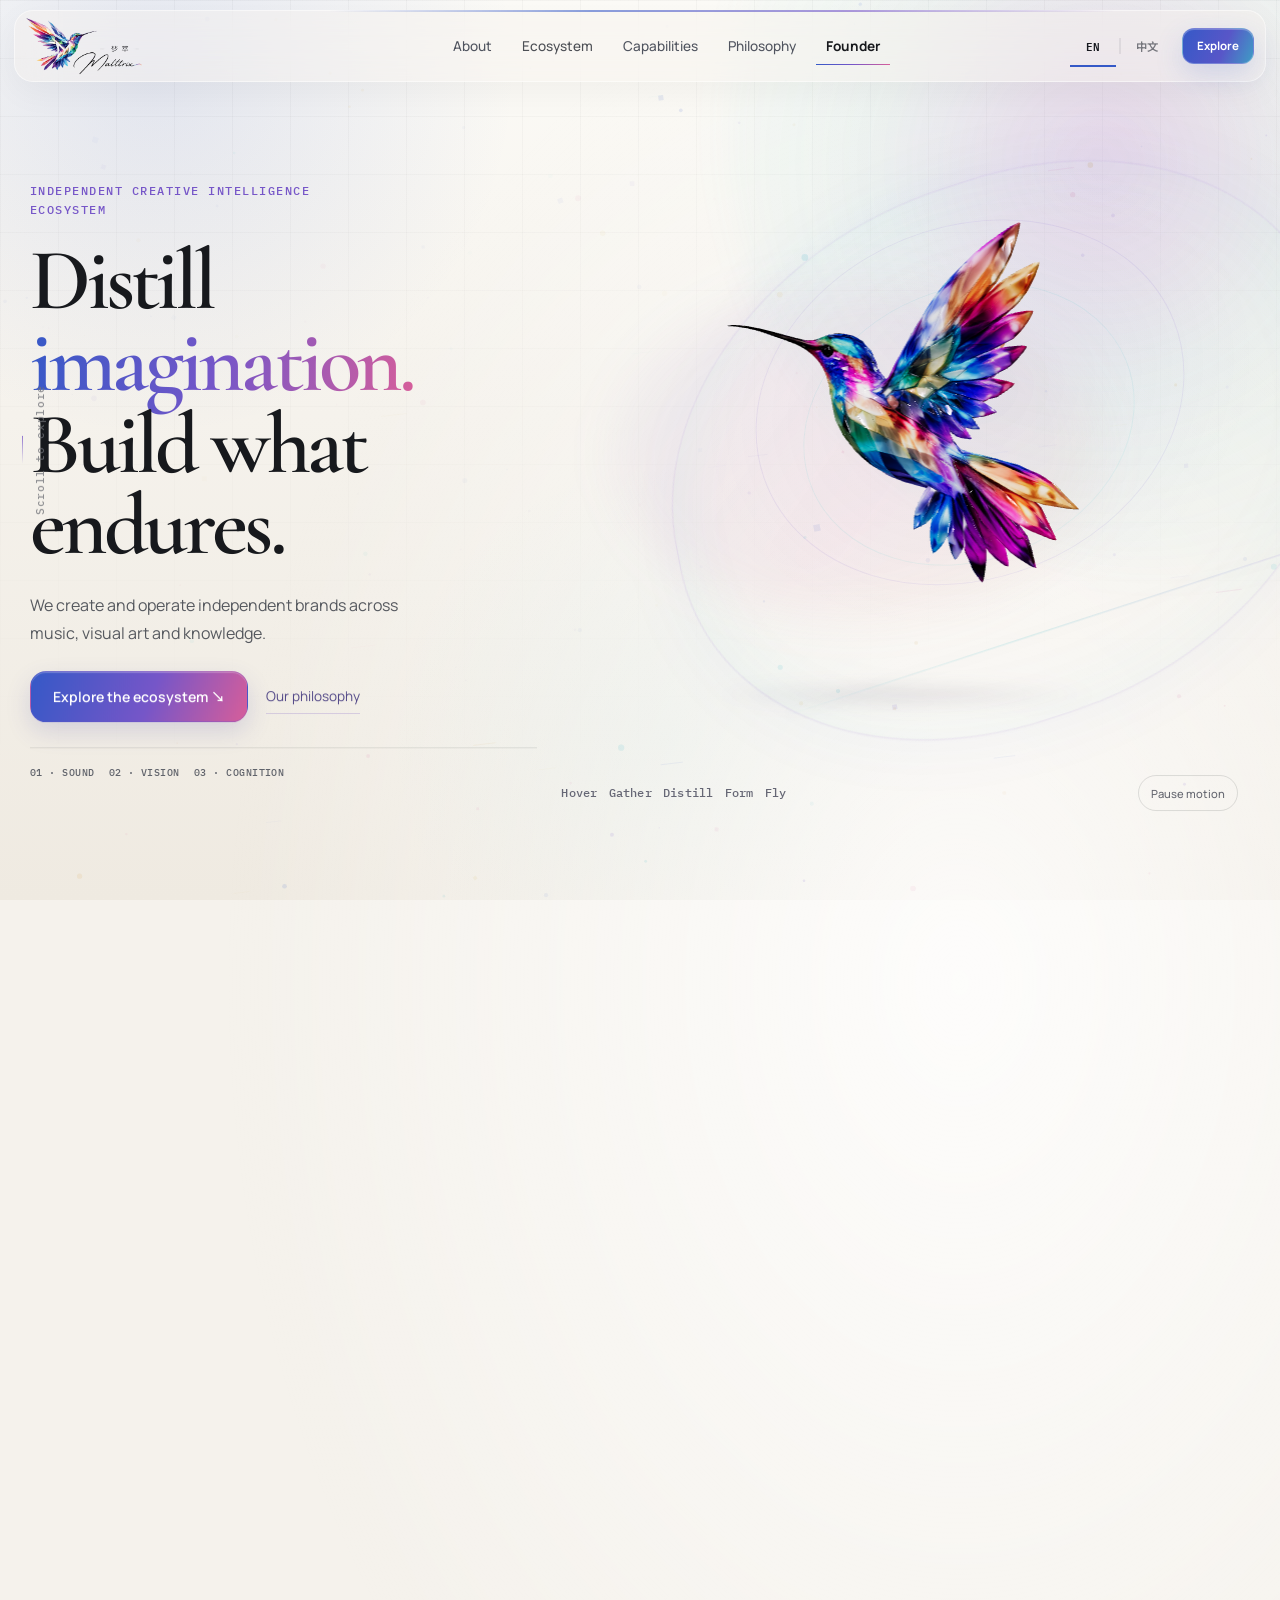
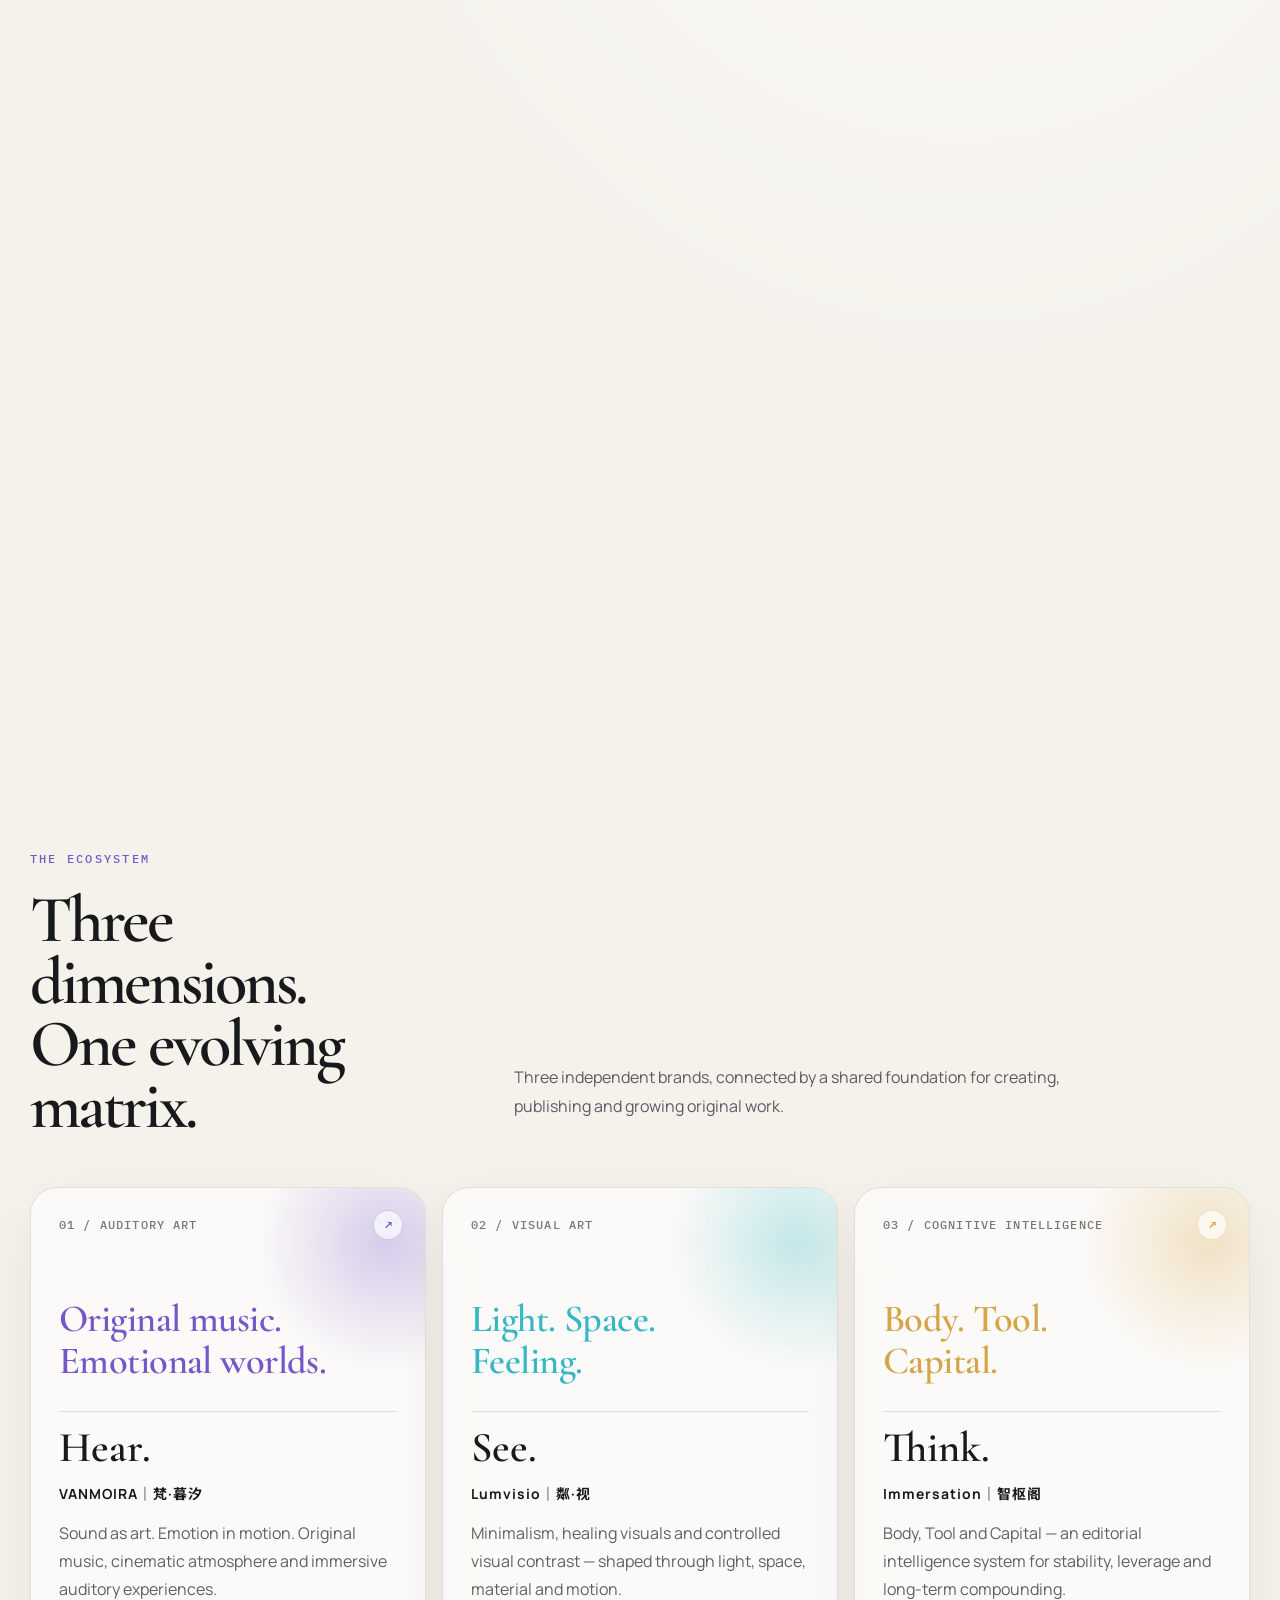
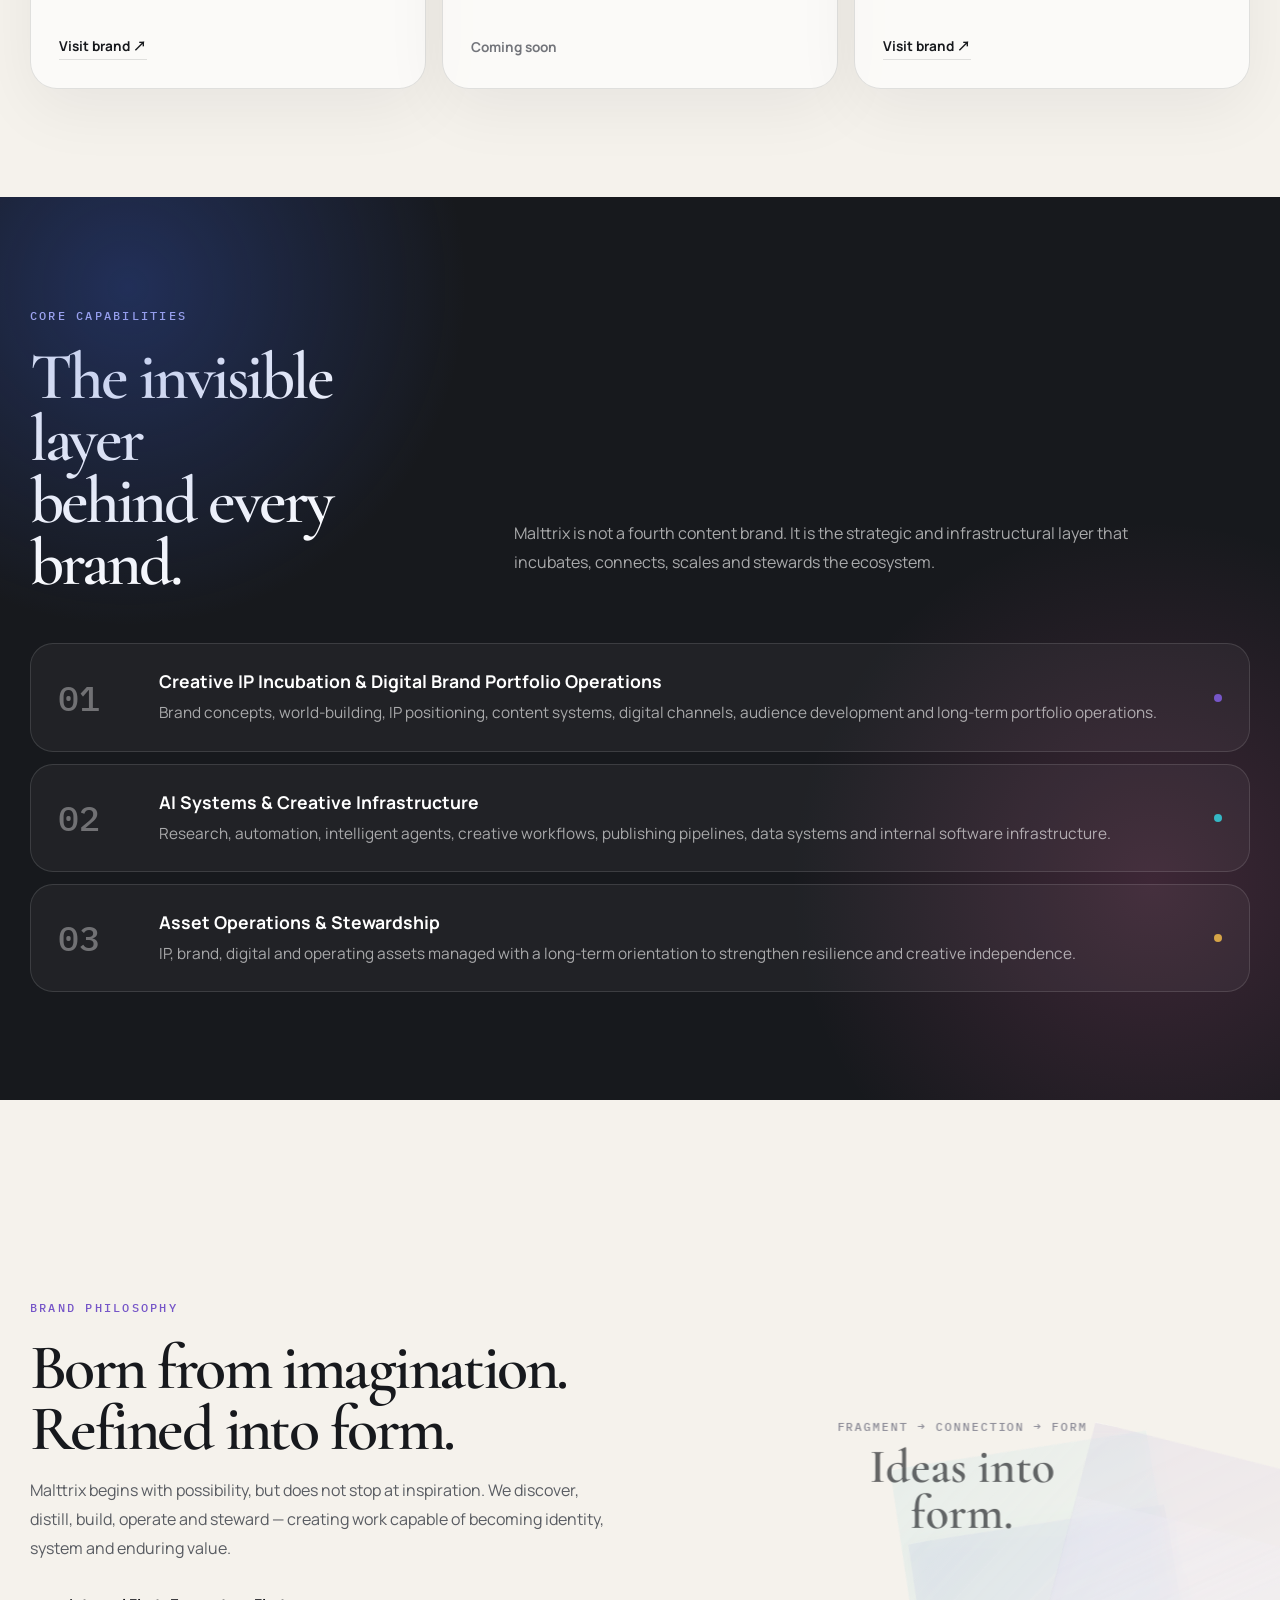
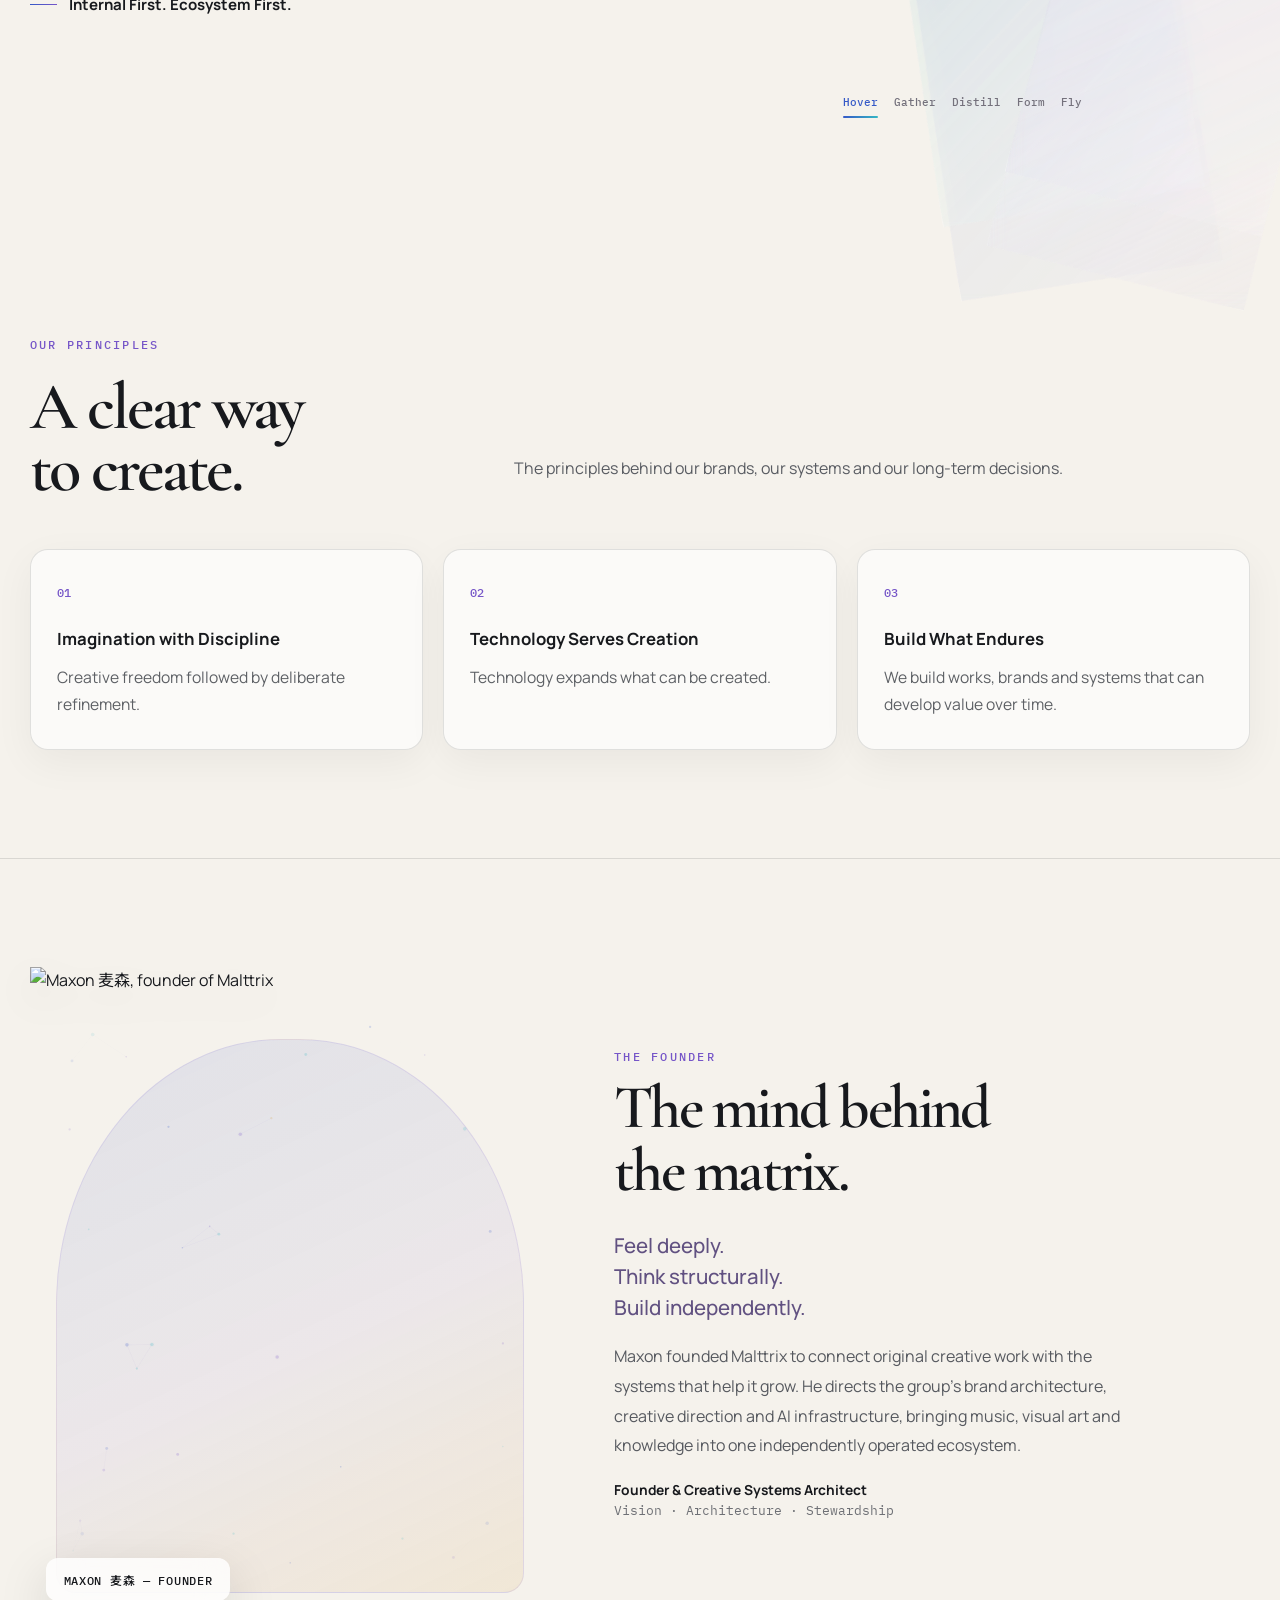
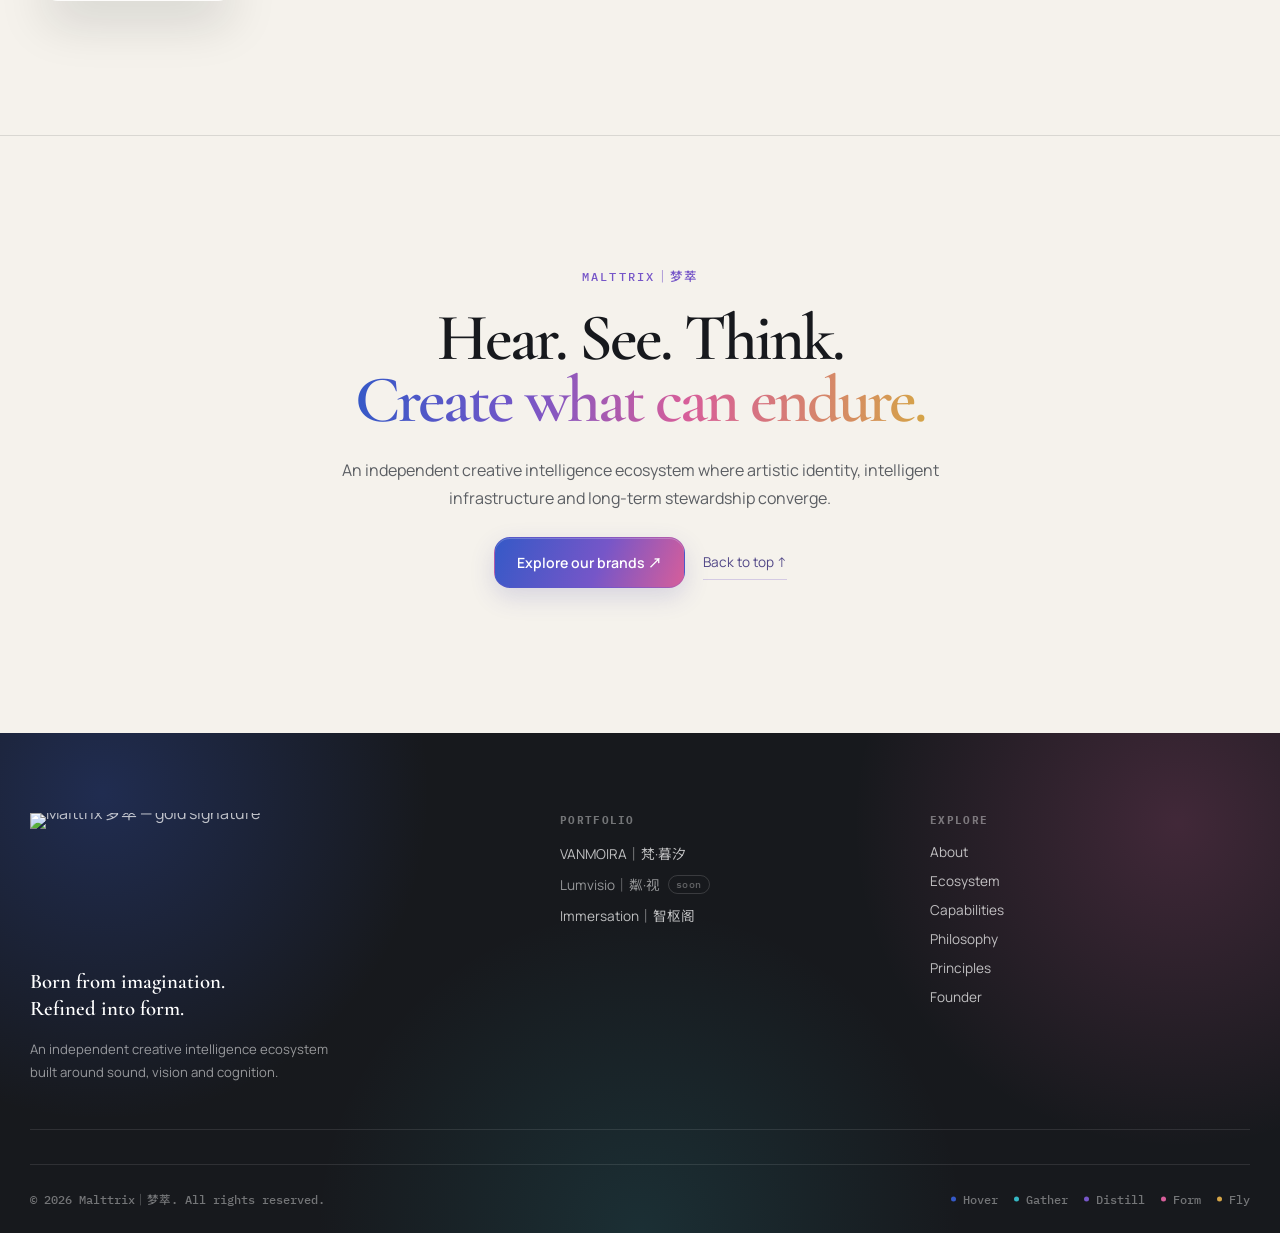
==== commit 0d4bae8b: "Route VANMOIRA links to dedicated Malttrix page" ====
--- a/index.html
+++ b/index.html
@@ -816,7 +816,7 @@
 <a class="nav-trigger" href="https://malttrix.com/#ecosystem" data-i18n="nav.ecosystem" data-section="ecosystem">Ecosystem</a>
 <div class="nav-panel">
 <a href="https://malttrix.com/#ecosystem"><span data-i18n="nav.overview">Ecosystem overview</span><small>01—03</small></a>
-<a href="https://www.vanmoira.com" target="_blank" rel="noopener"><span>VANMOIRA｜梵·暮汐</span><small>↗</small></a>
+<a href="https://malttrix.com/vanmoira"><span>VANMOIRA｜梵·暮汐</span><small>↗</small></a>
 <span class="nav-soon-item"><span>Lumvisio｜粼·视</span><small data-i18n="nav.soon">SOON</small></span>
 <a href="https://www.immersation.com" target="_blank" rel="noopener"><span>Immersation｜智枢阁</span><small>↗</small></a>
 </div>
@@ -878,7 +878,7 @@
 <p class="lead" data-i18n="eco.copy">Three independent brands, connected by a shared foundation for creating, publishing and growing original work.</p>
 </div>
 <div class="dimension-grid">
-<a class="dimension dimension-link reveal" href="https://www.vanmoira.com" target="_blank" rel="noopener" style="--accent:#7656C8" aria-label="Explore VANMOIRA (opens in a new tab)">
+<a class="dimension dimension-link reveal" href="https://malttrix.com/vanmoira" style="--accent:#7656C8" aria-label="Explore VANMOIRA (opens in a new tab)">
 <div class="dimension-number" data-i18n="eco.sound_label">01 / AUDITORY ART</div>
 <div class="portfolio-subject" data-i18n="eco.sound_note">Original music.
 Emotional worlds.</div>
@@ -1024,7 +1024,7 @@
 <div class="footer-col">
 <h4 data-i18n="footer.portfolio">Portfolio</h4>
 <ul>
-<li><a class="portfolio-link" href="https://www.vanmoira.com" target="_blank" rel="noopener">VANMOIRA｜梵·暮汐</a></li>
+<li><a class="portfolio-link" href="https://malttrix.com/vanmoira">VANMOIRA｜梵·暮汐</a></li>
 <li><span class="soon-item">Lumvisio｜粼·视</span> <span class="soon" data-i18n="footer.soon">soon</span></li>
 <li><a class="portfolio-link" href="https://www.immersation.com" target="_blank" rel="noopener">Immersation｜智枢阁</a></li>
 </ul>
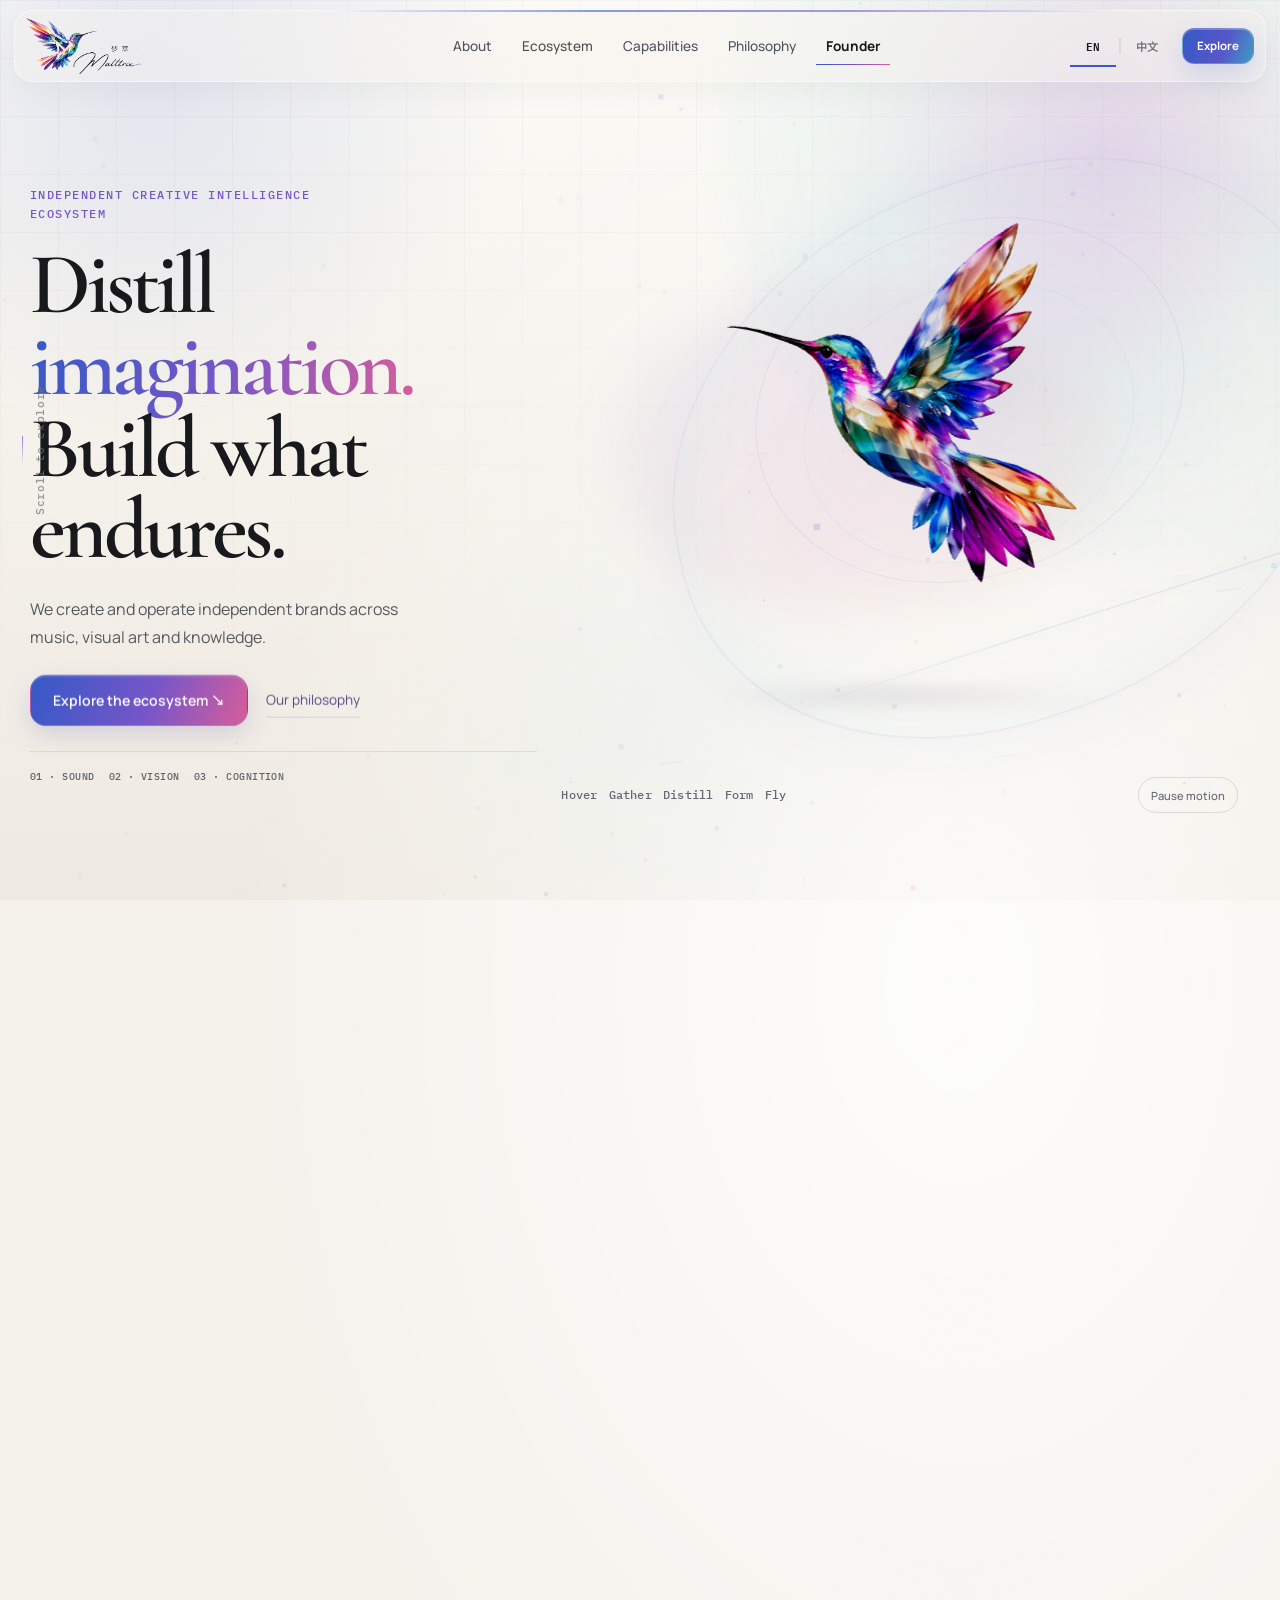
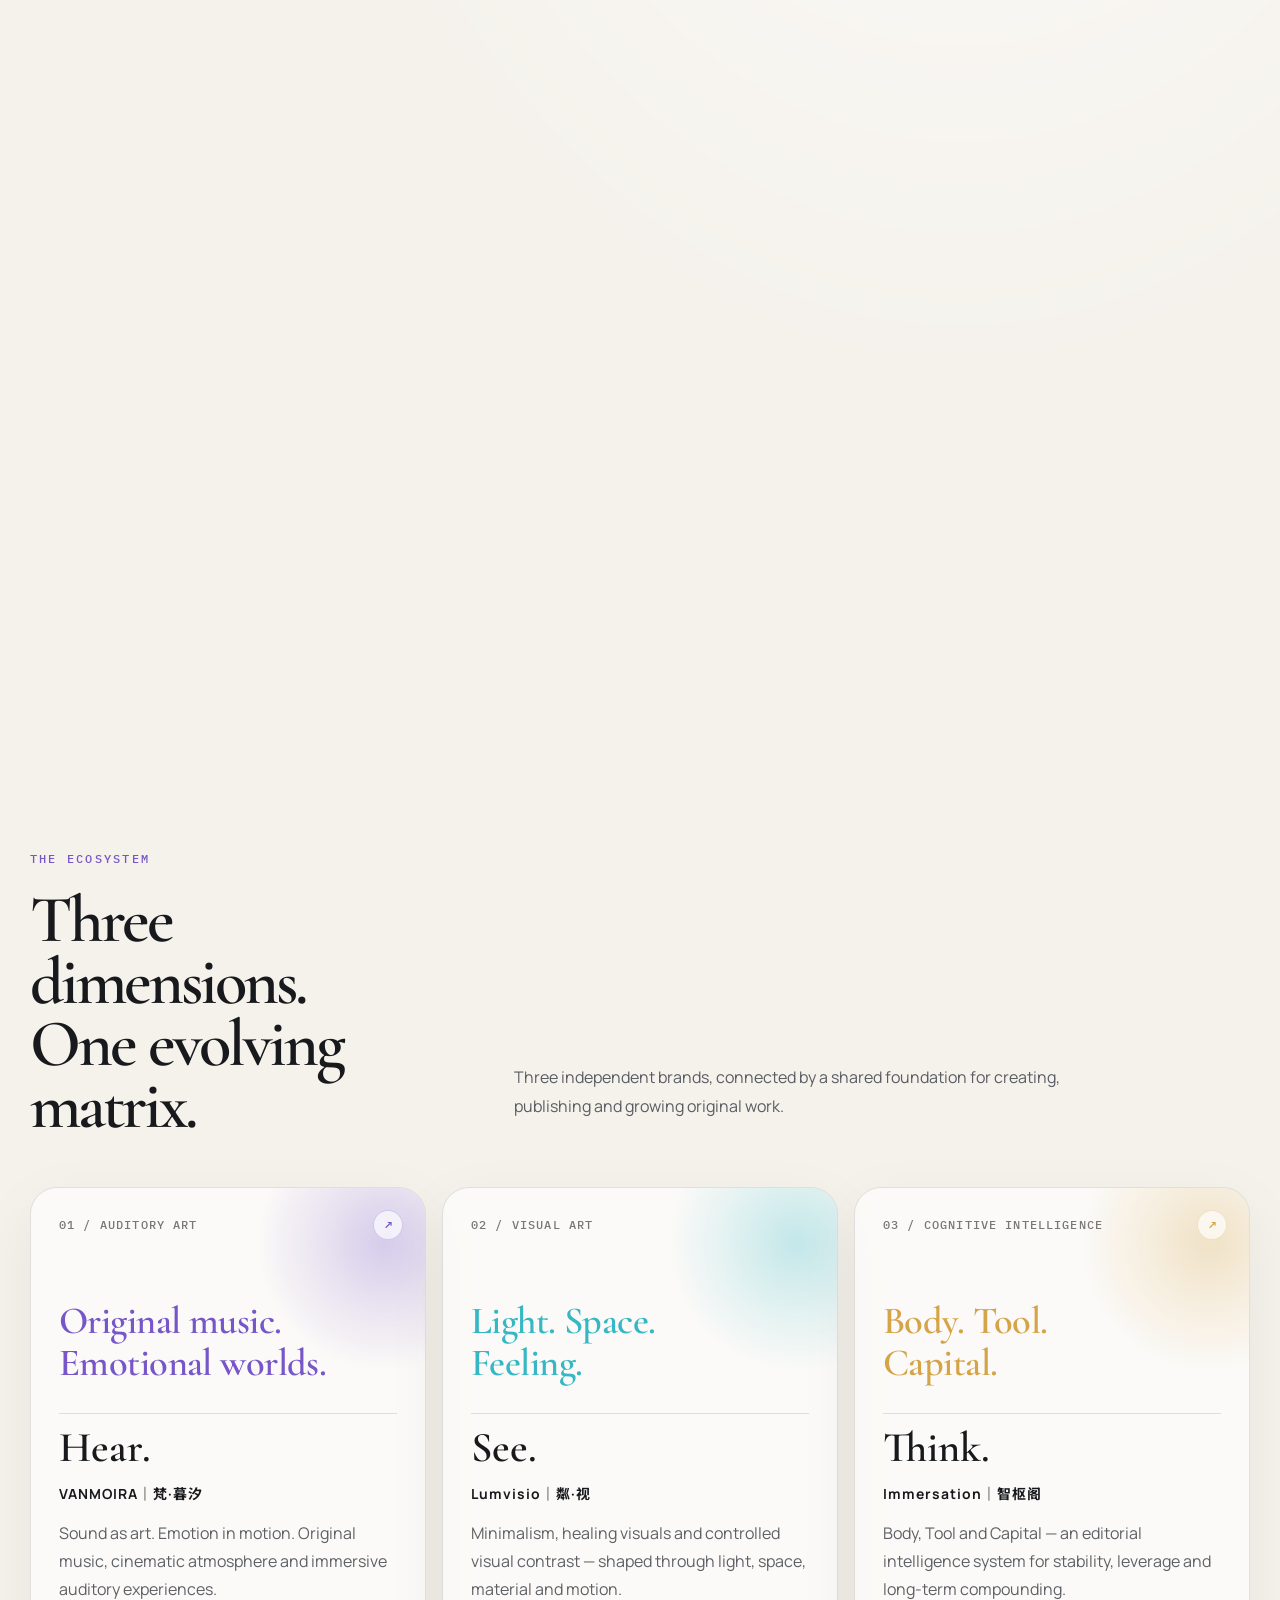
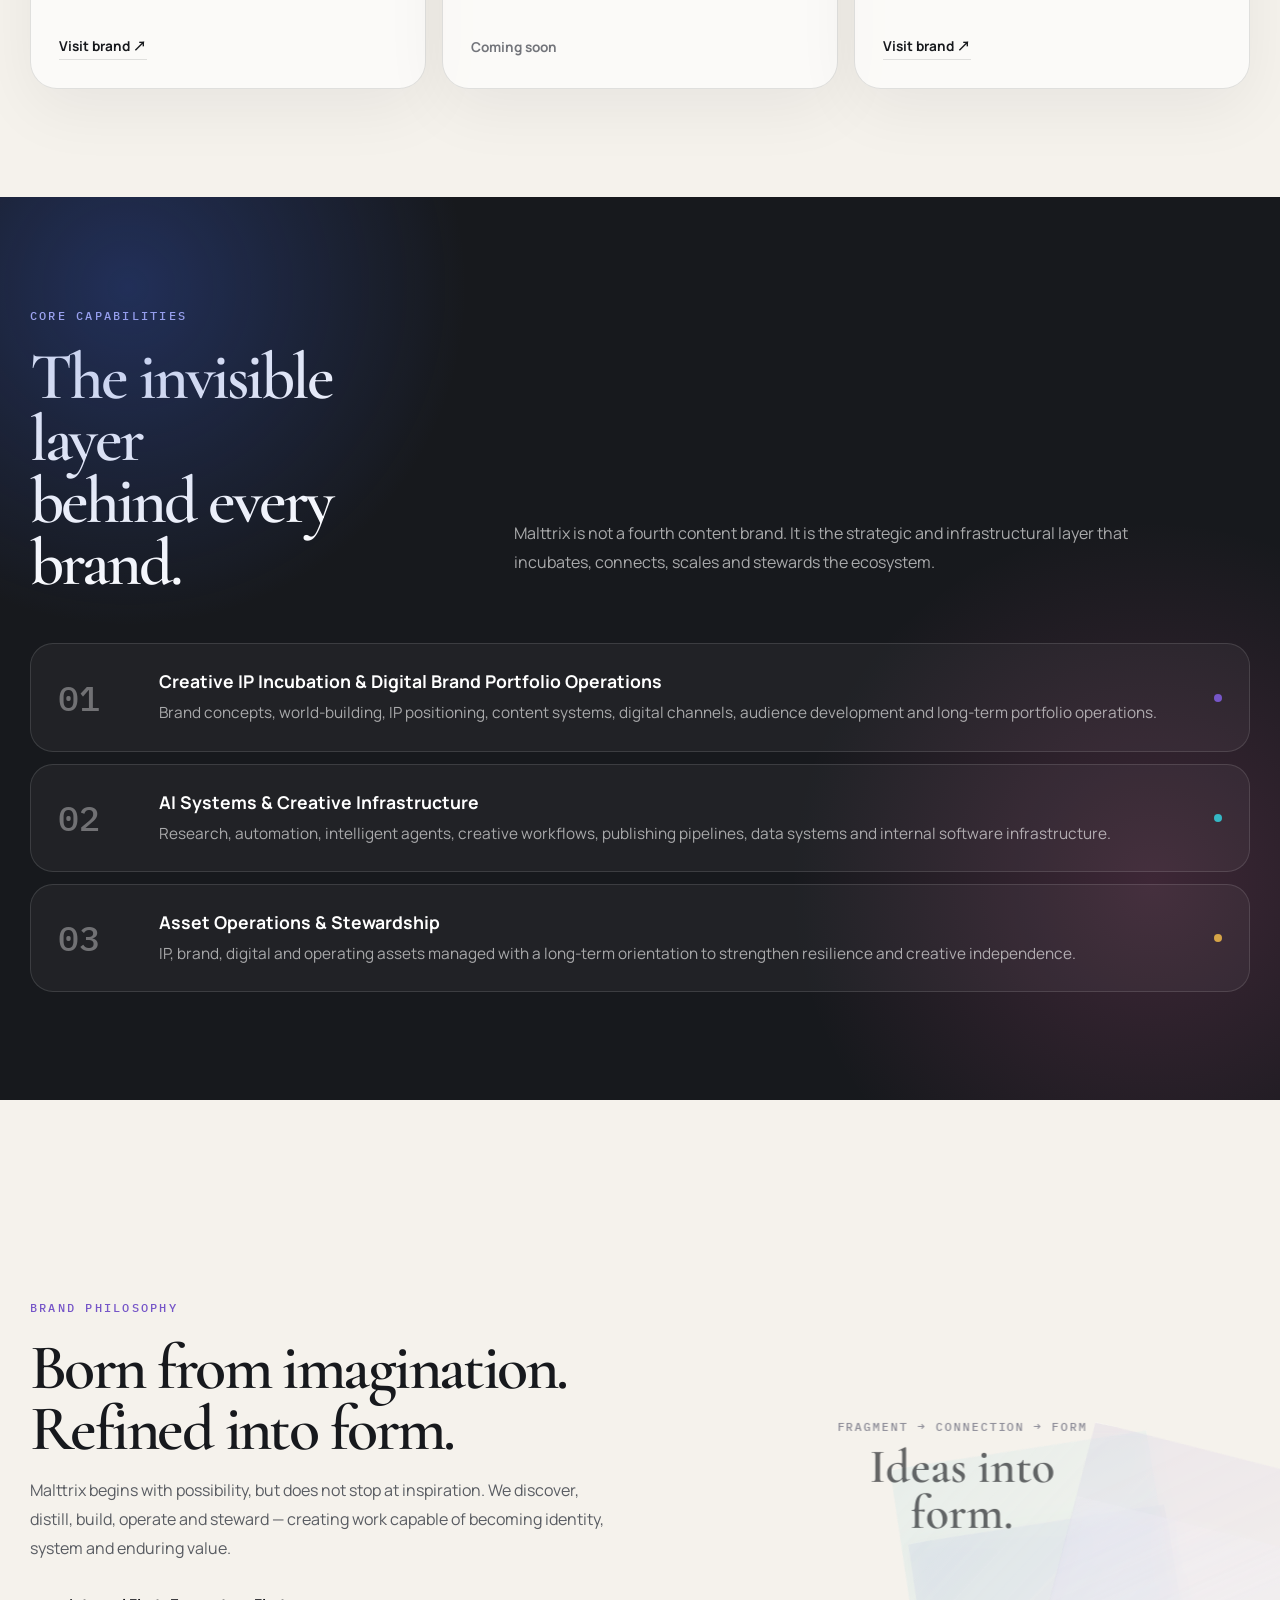
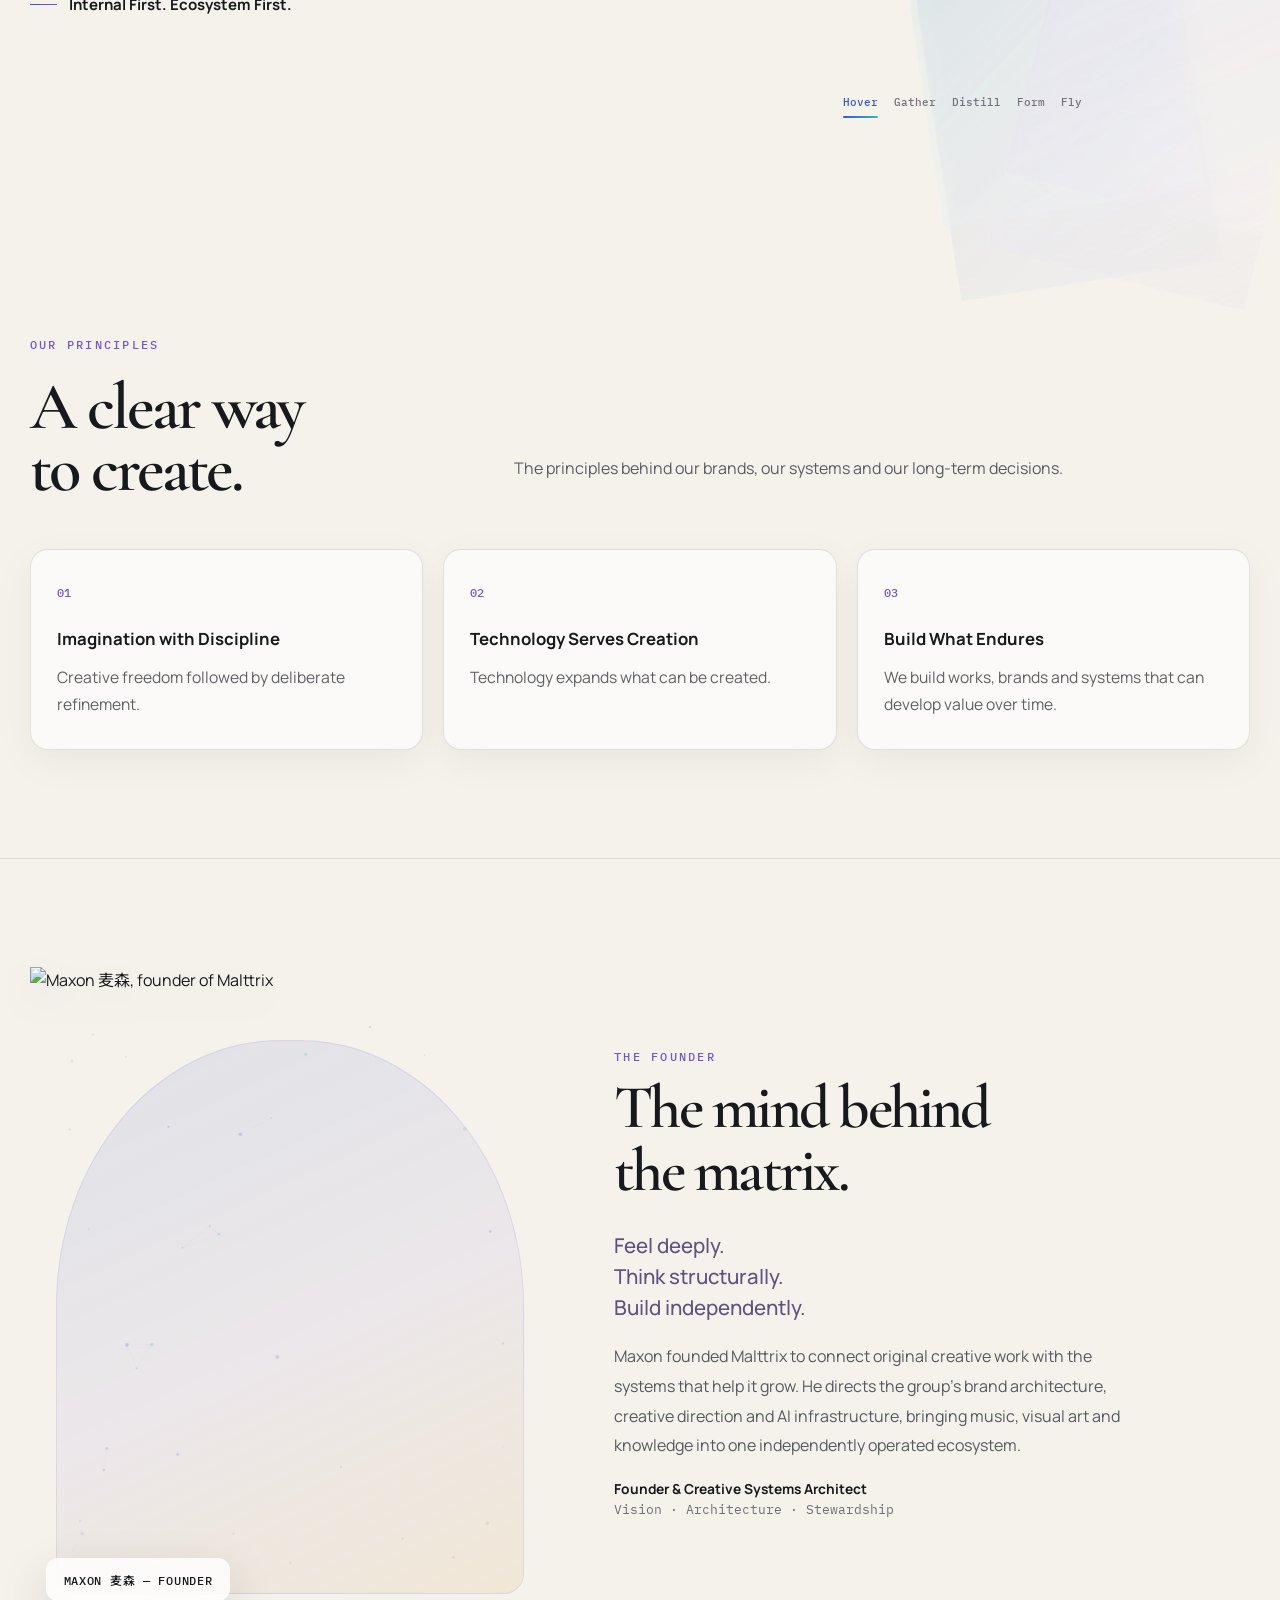
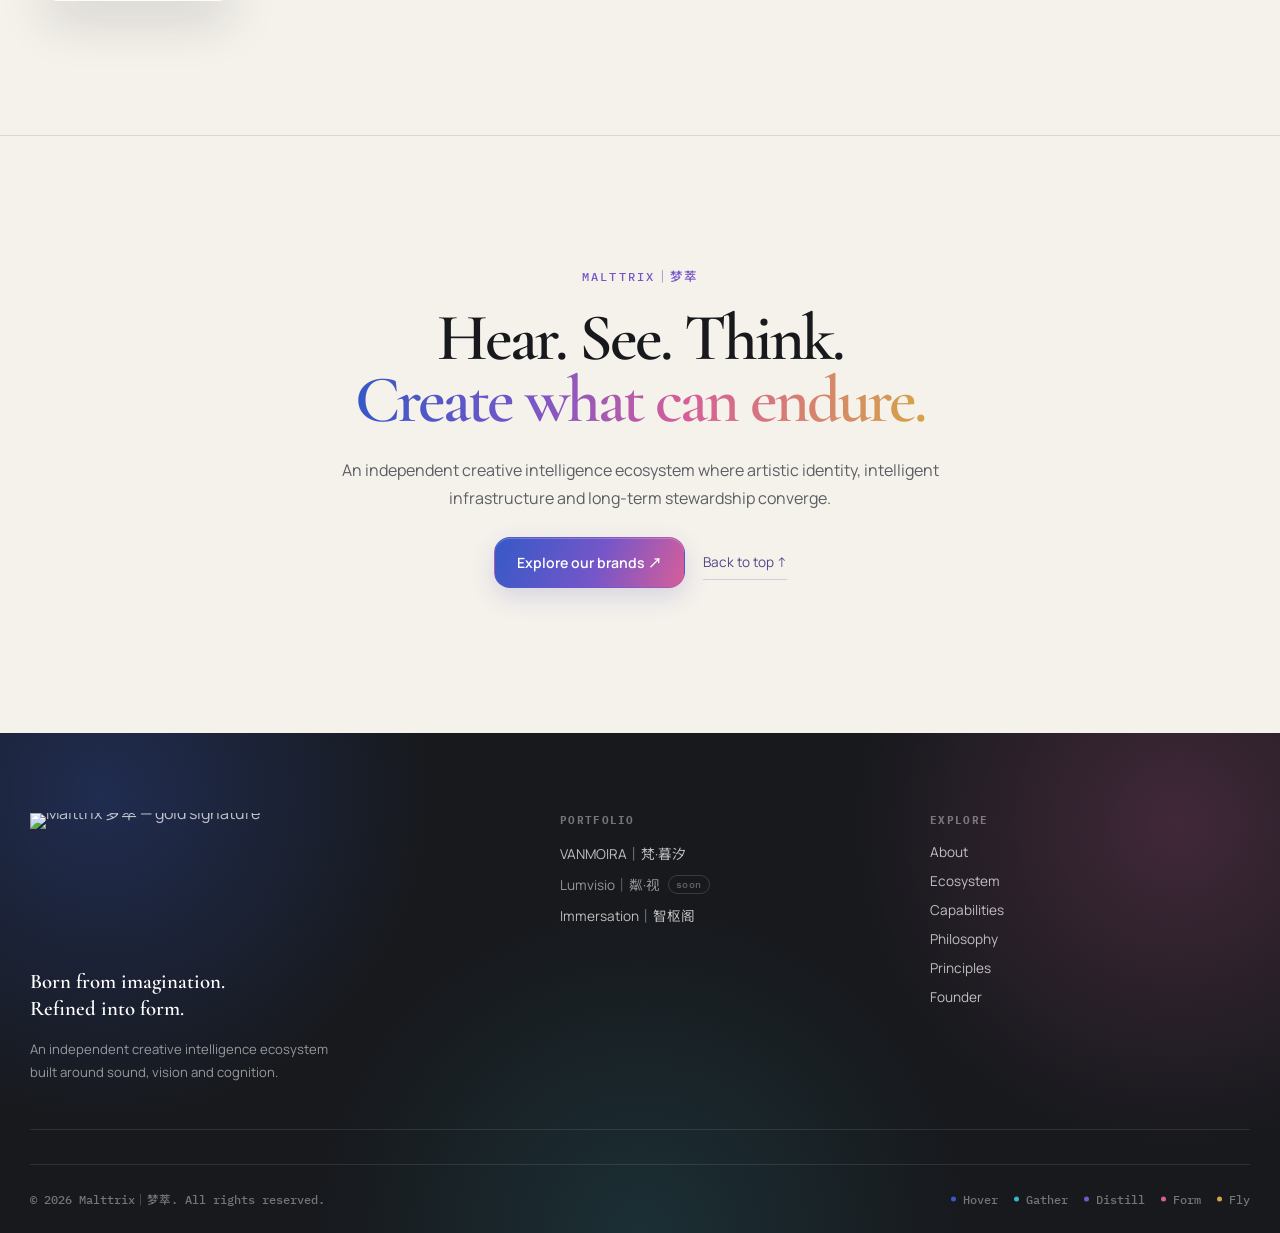
==== commit f6ac3f3a: "Add Malttrix favicon and homepage meta description" ====
--- a/index.html
+++ b/index.html
@@ -4,9 +4,12 @@
 <meta charset="utf-8">
 <meta name="viewport" content="width=device-width,initial-scale=1">
 <meta name="theme-color" content="#17191D">
+<link rel="icon" type="image/png" sizes="512x512" href="/assets/malttrix-favicon.png">
+<link rel="shortcut icon" type="image/png" href="/assets/malttrix-favicon.png">
+<link rel="apple-touch-icon" href="/assets/malttrix-favicon.png">
 
 <title>Malttrix｜梦萃 — Distill imagination. Build what endures.</title>
-<meta name="description" content="Malttrix｜梦萃 — Independent Creative Intelligence Ecosystem built around Sound, Vision and Cognition.">
+<meta name="description" content="Malttrix｜梦萃 is an independent creative intelligence ecosystem across sound, vision and cognition, building original IP, AI systems and enduring brands.">
 
 <link rel="preconnect" href="https://fonts.googleapis.com">
 <link rel="preconnect" href="https://fonts.gstatic.com" crossorigin>
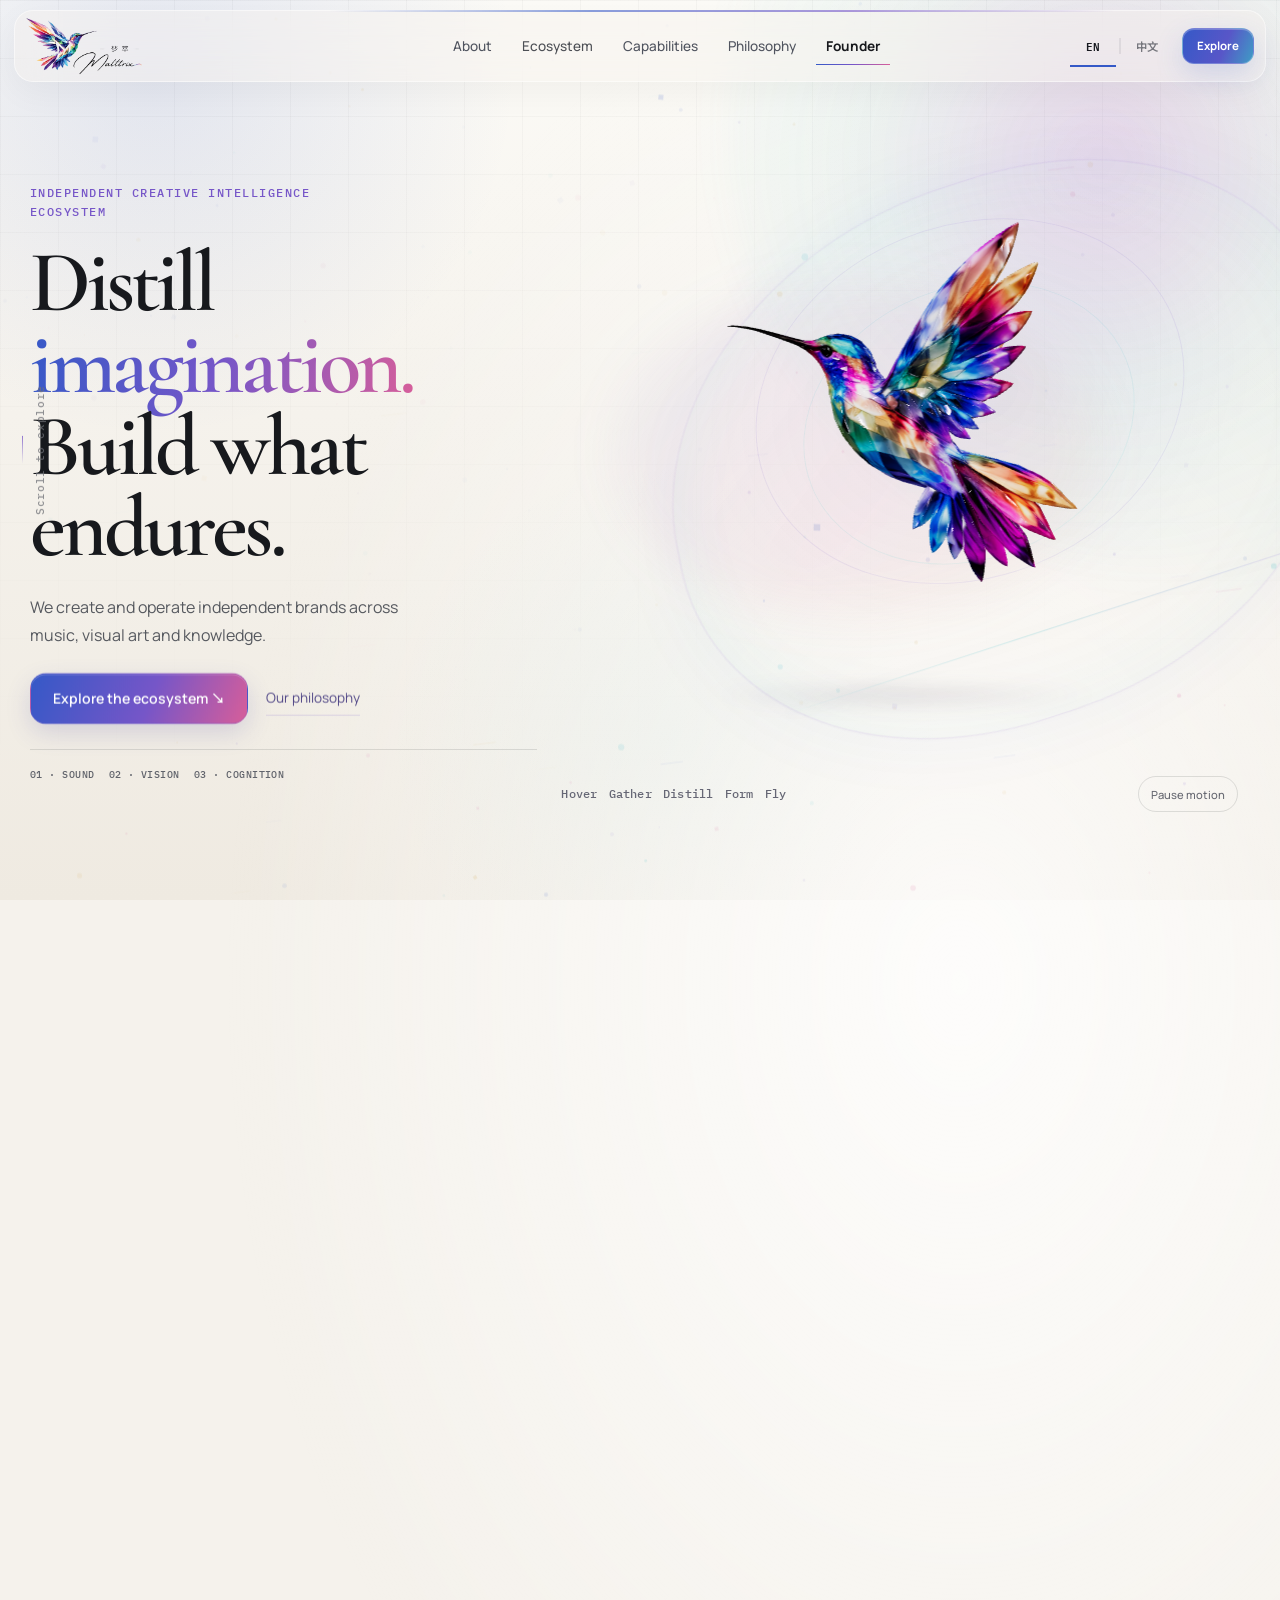
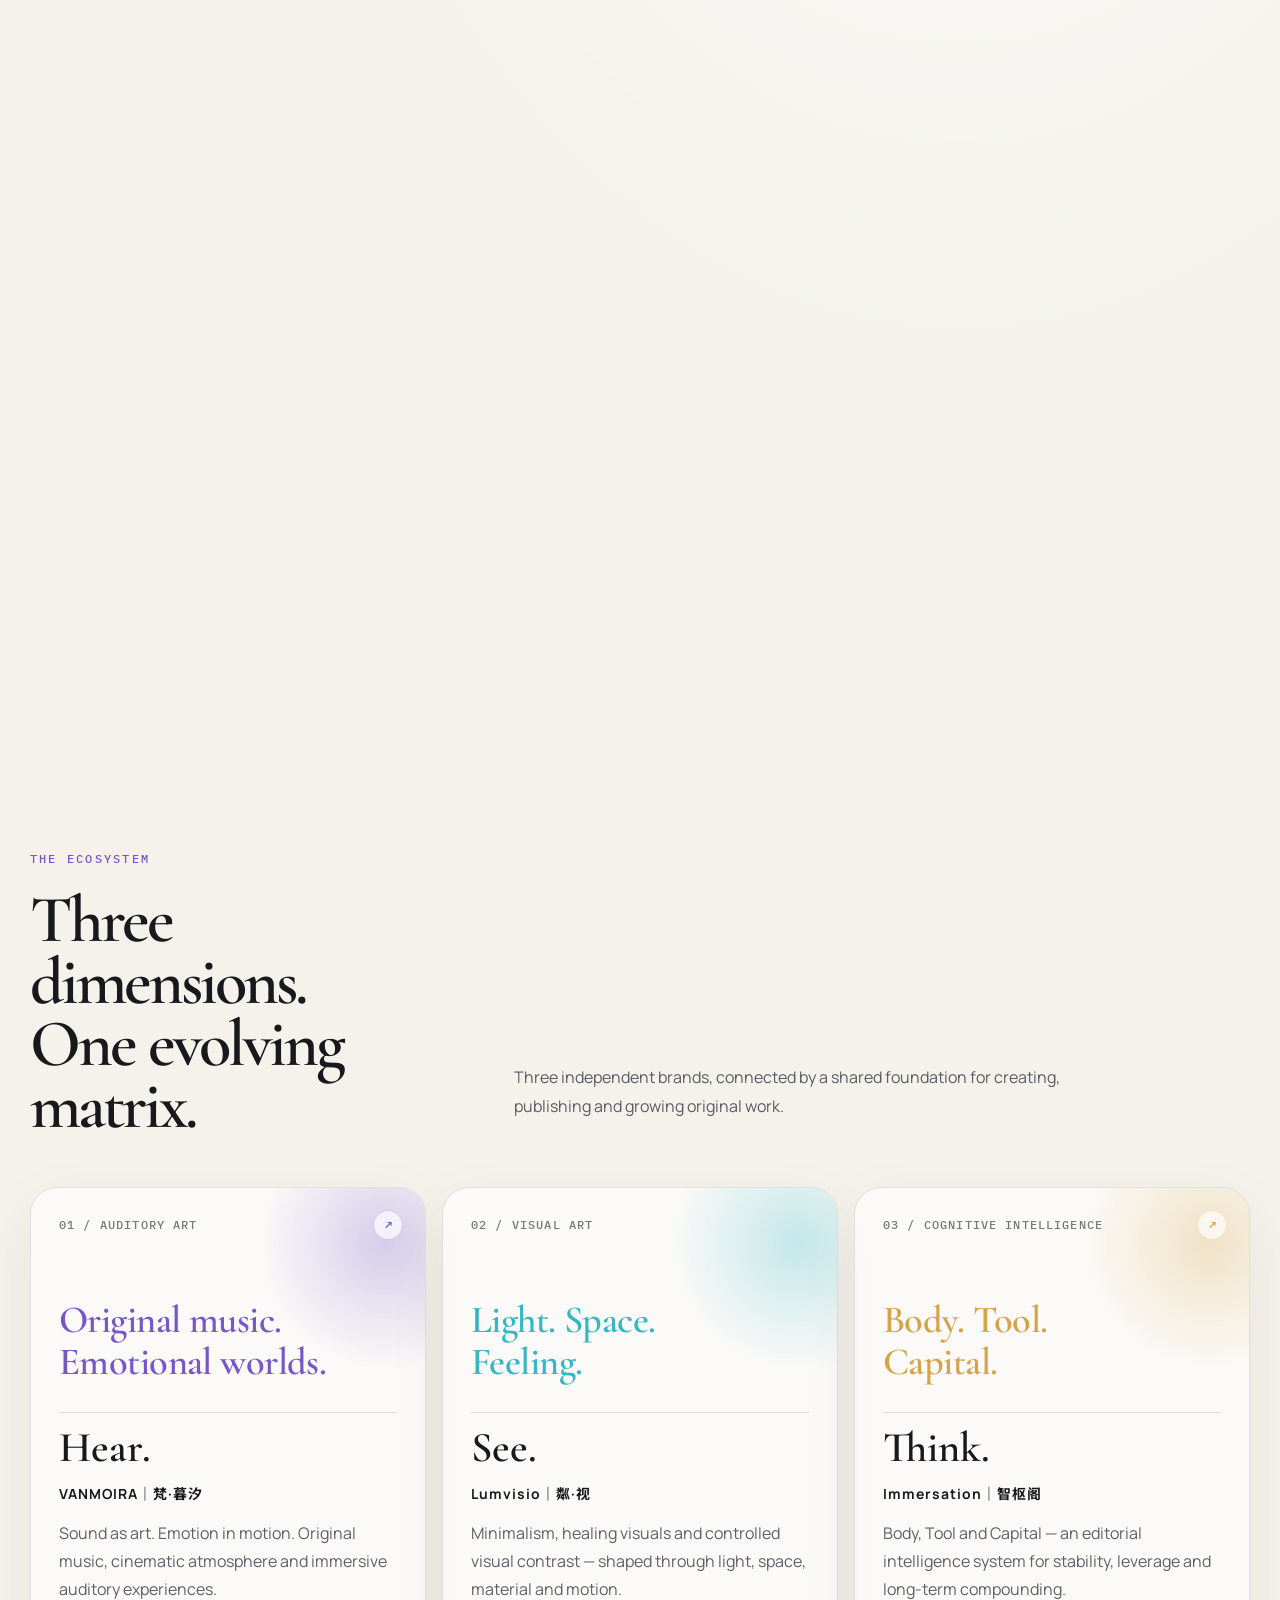
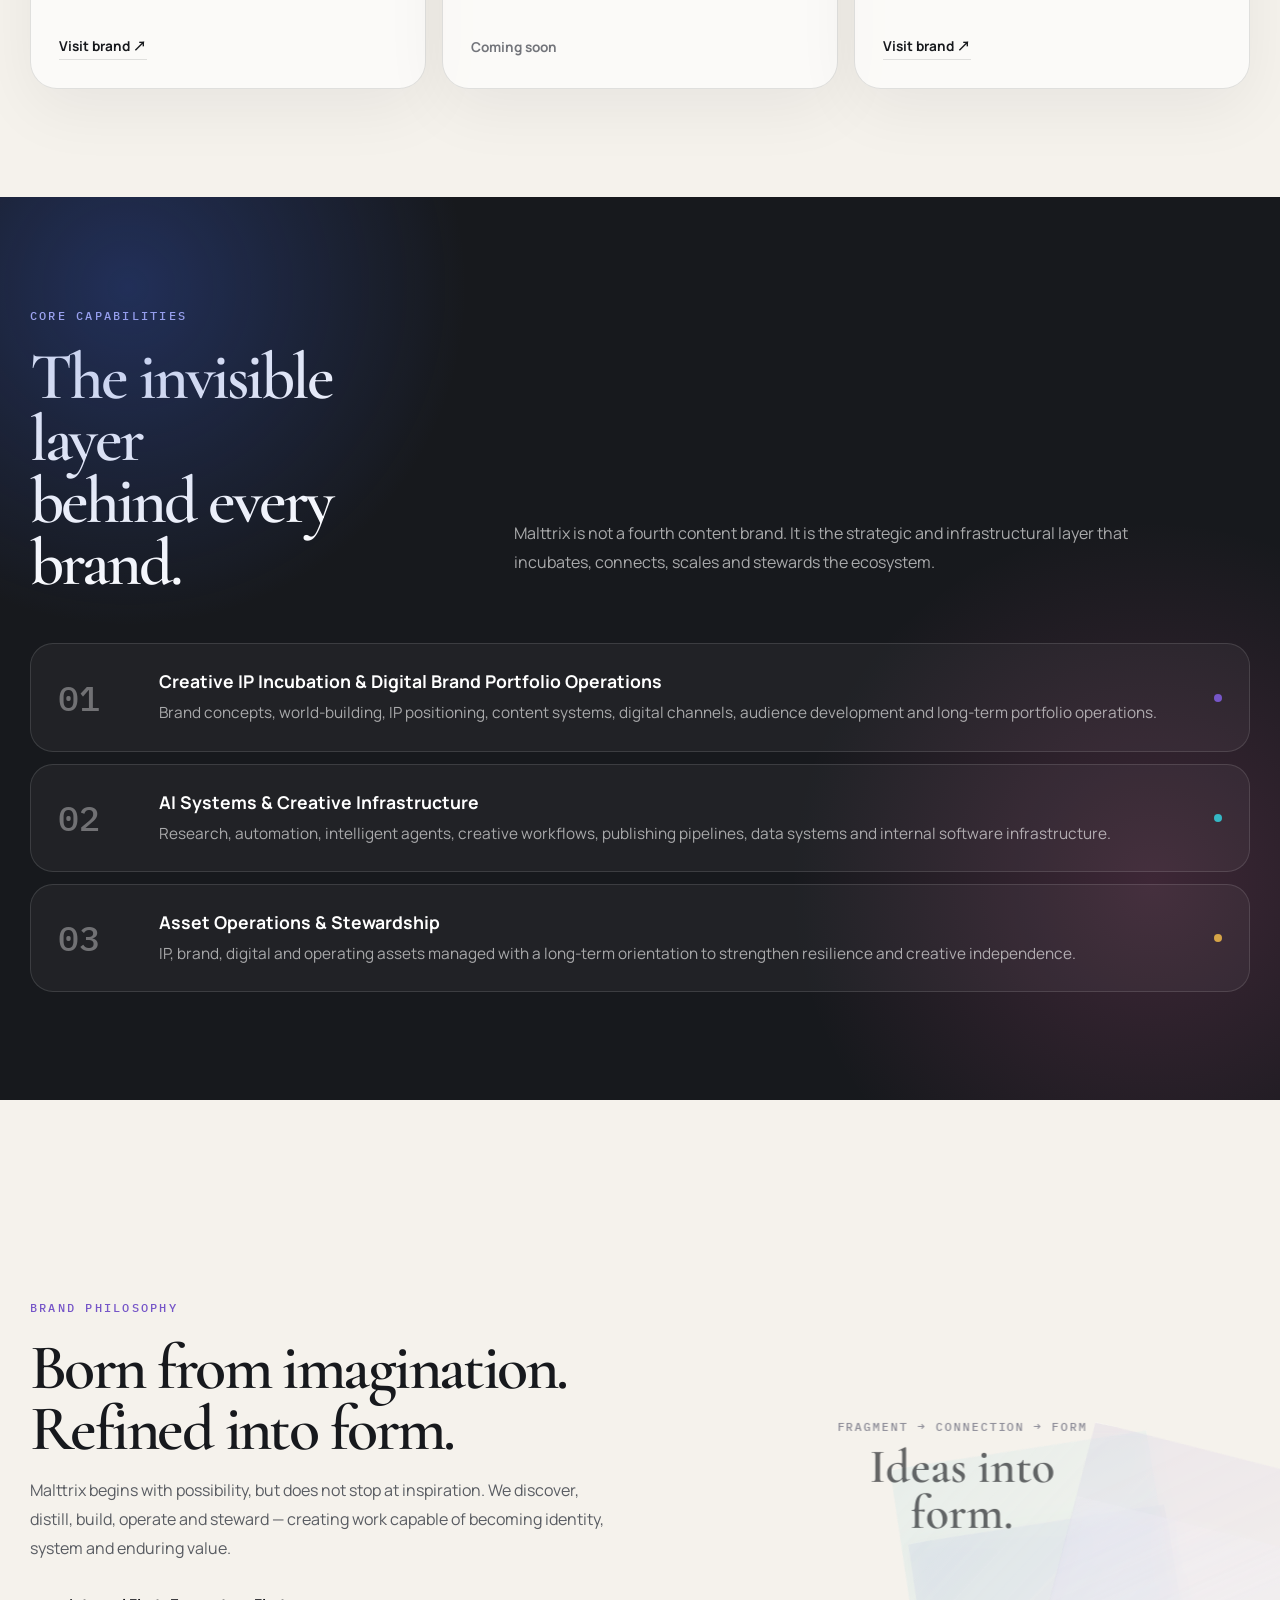
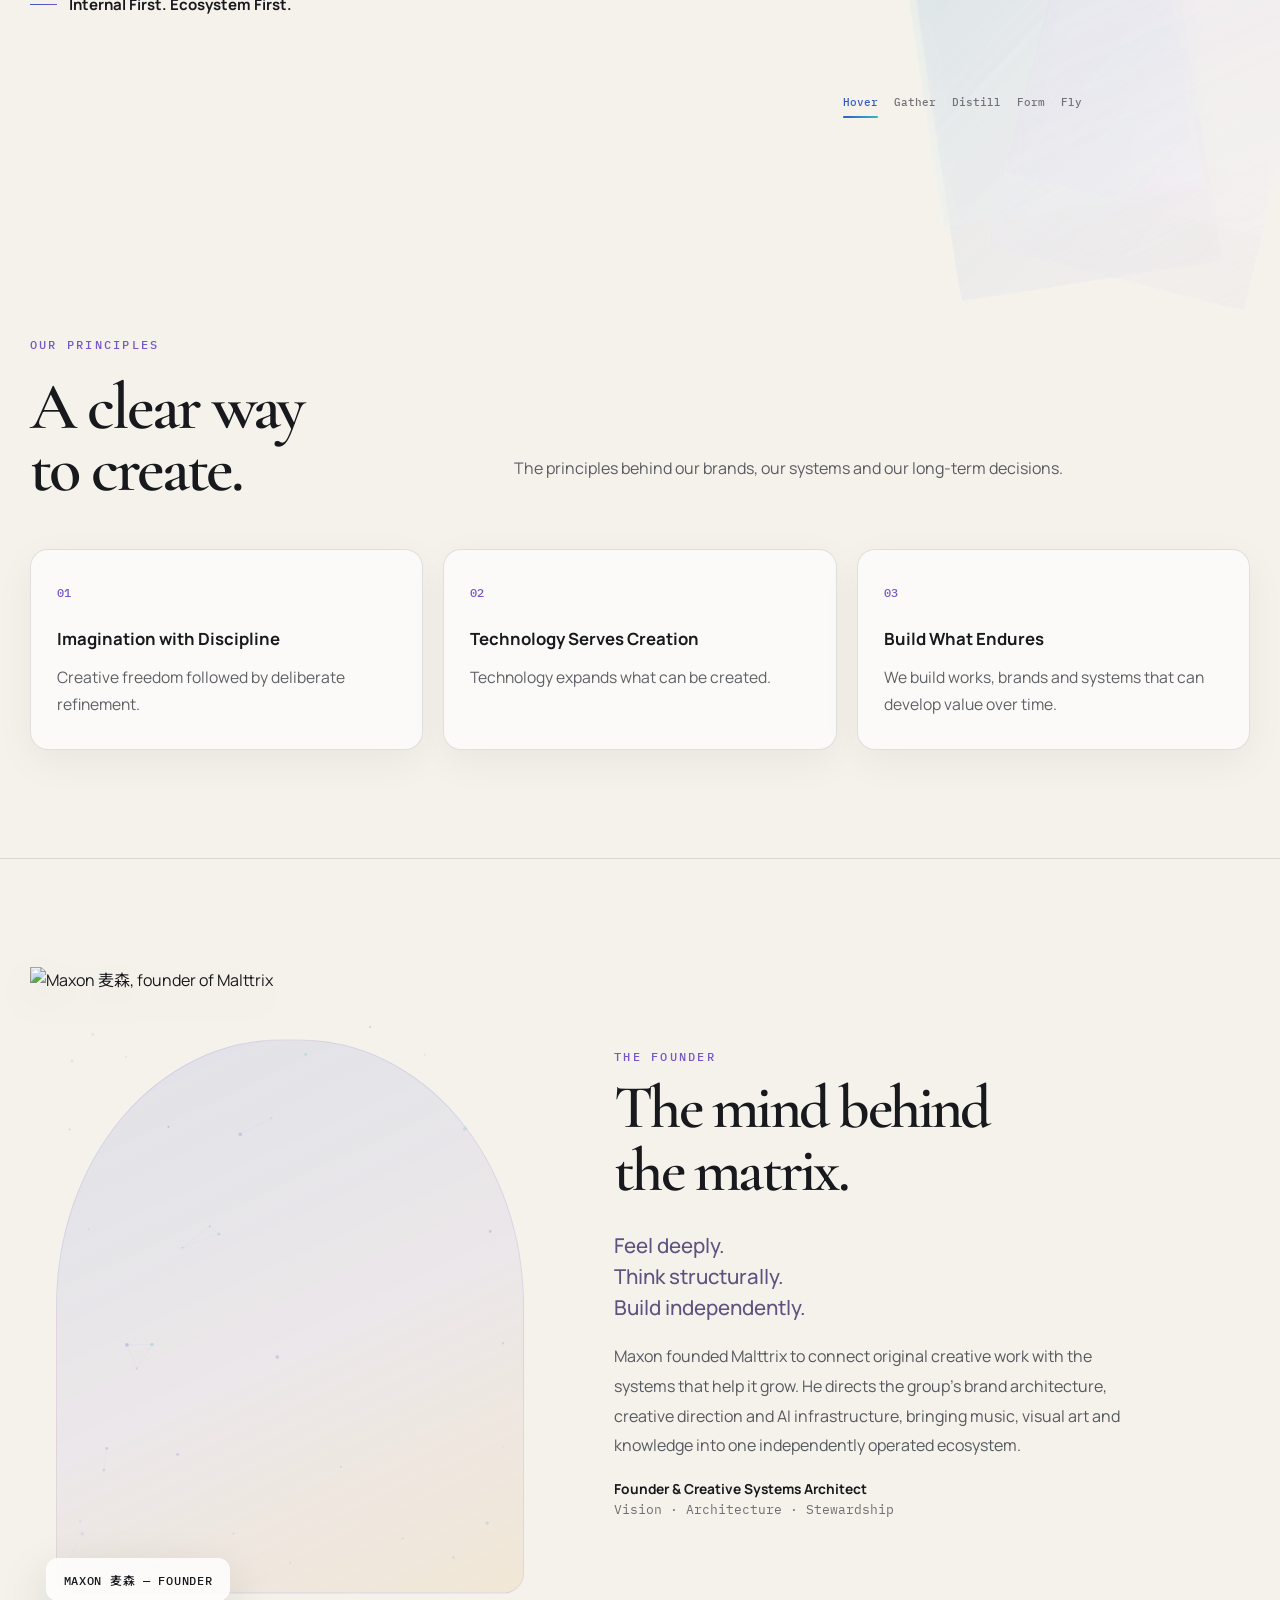
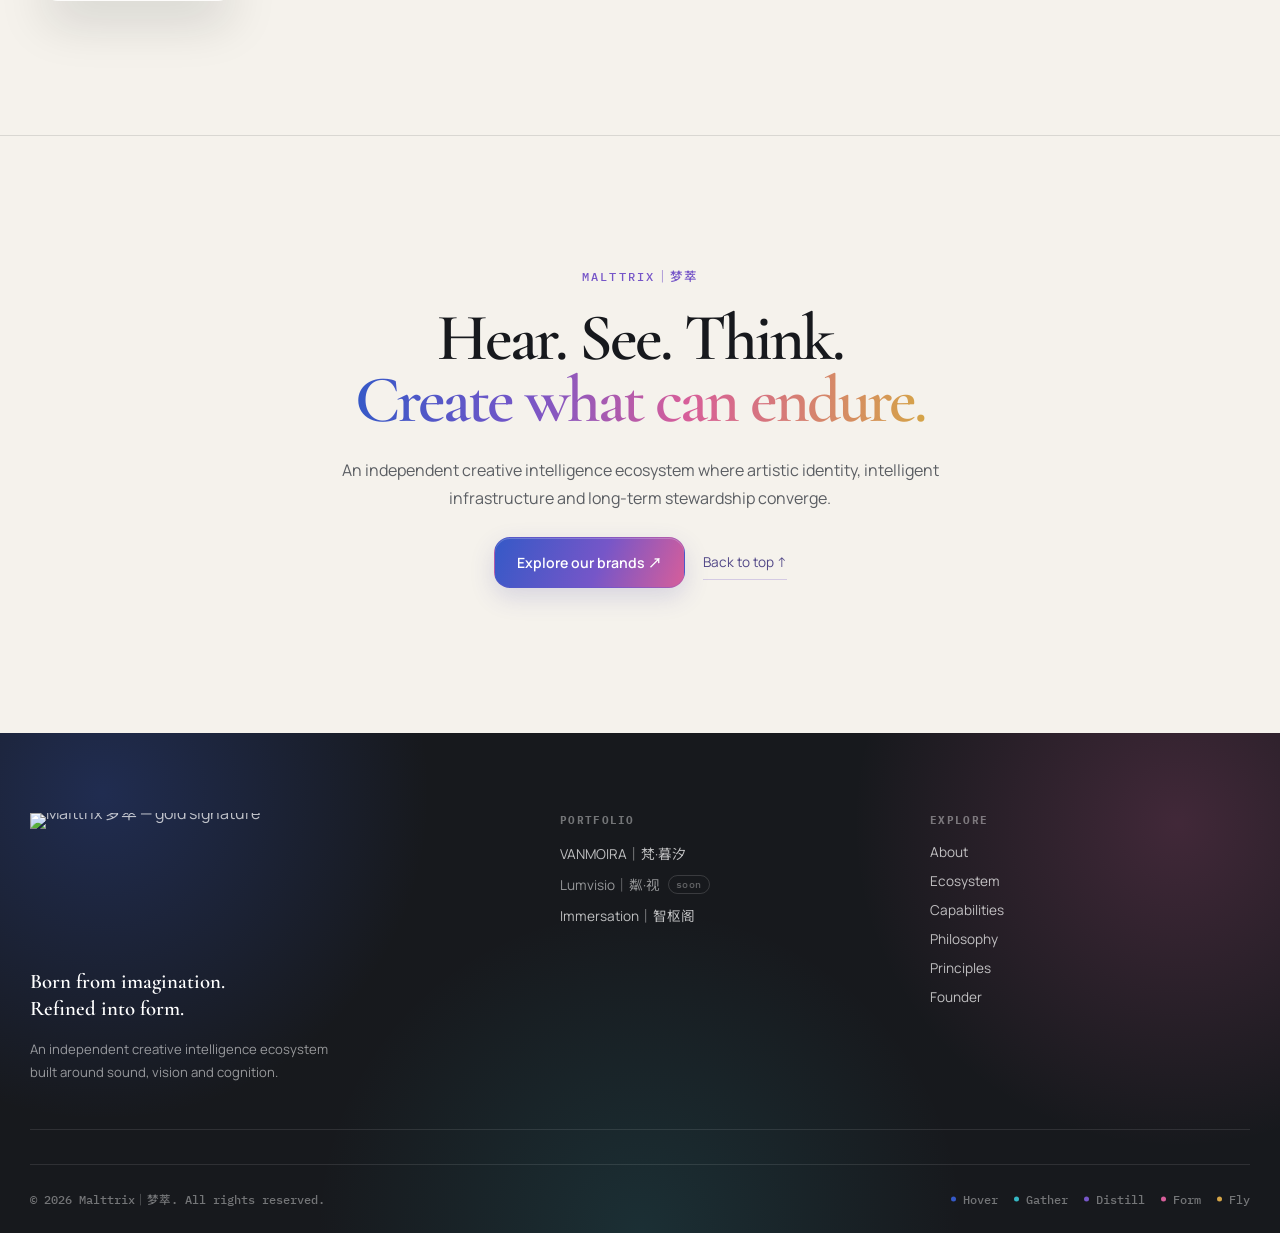
==== commit 6861be61: "Share canonical homepage header styles" ====
--- a/index.html
+++ b/index.html
@@ -795,6 +795,7 @@
 
 </style>
 <link rel="stylesheet" href="./assets/refinements.css?v=12.1">
+<link rel="stylesheet" href="./assets/homepage-header.css?v=1.0">
 <link rel="stylesheet" href="./assets/site-shell.css?v=14.14">
 </head>
 
@@ -1207,3 +1208,4 @@
 <script type="module" src="./firebase-config.js"></script>
 </body>
 </html>
+
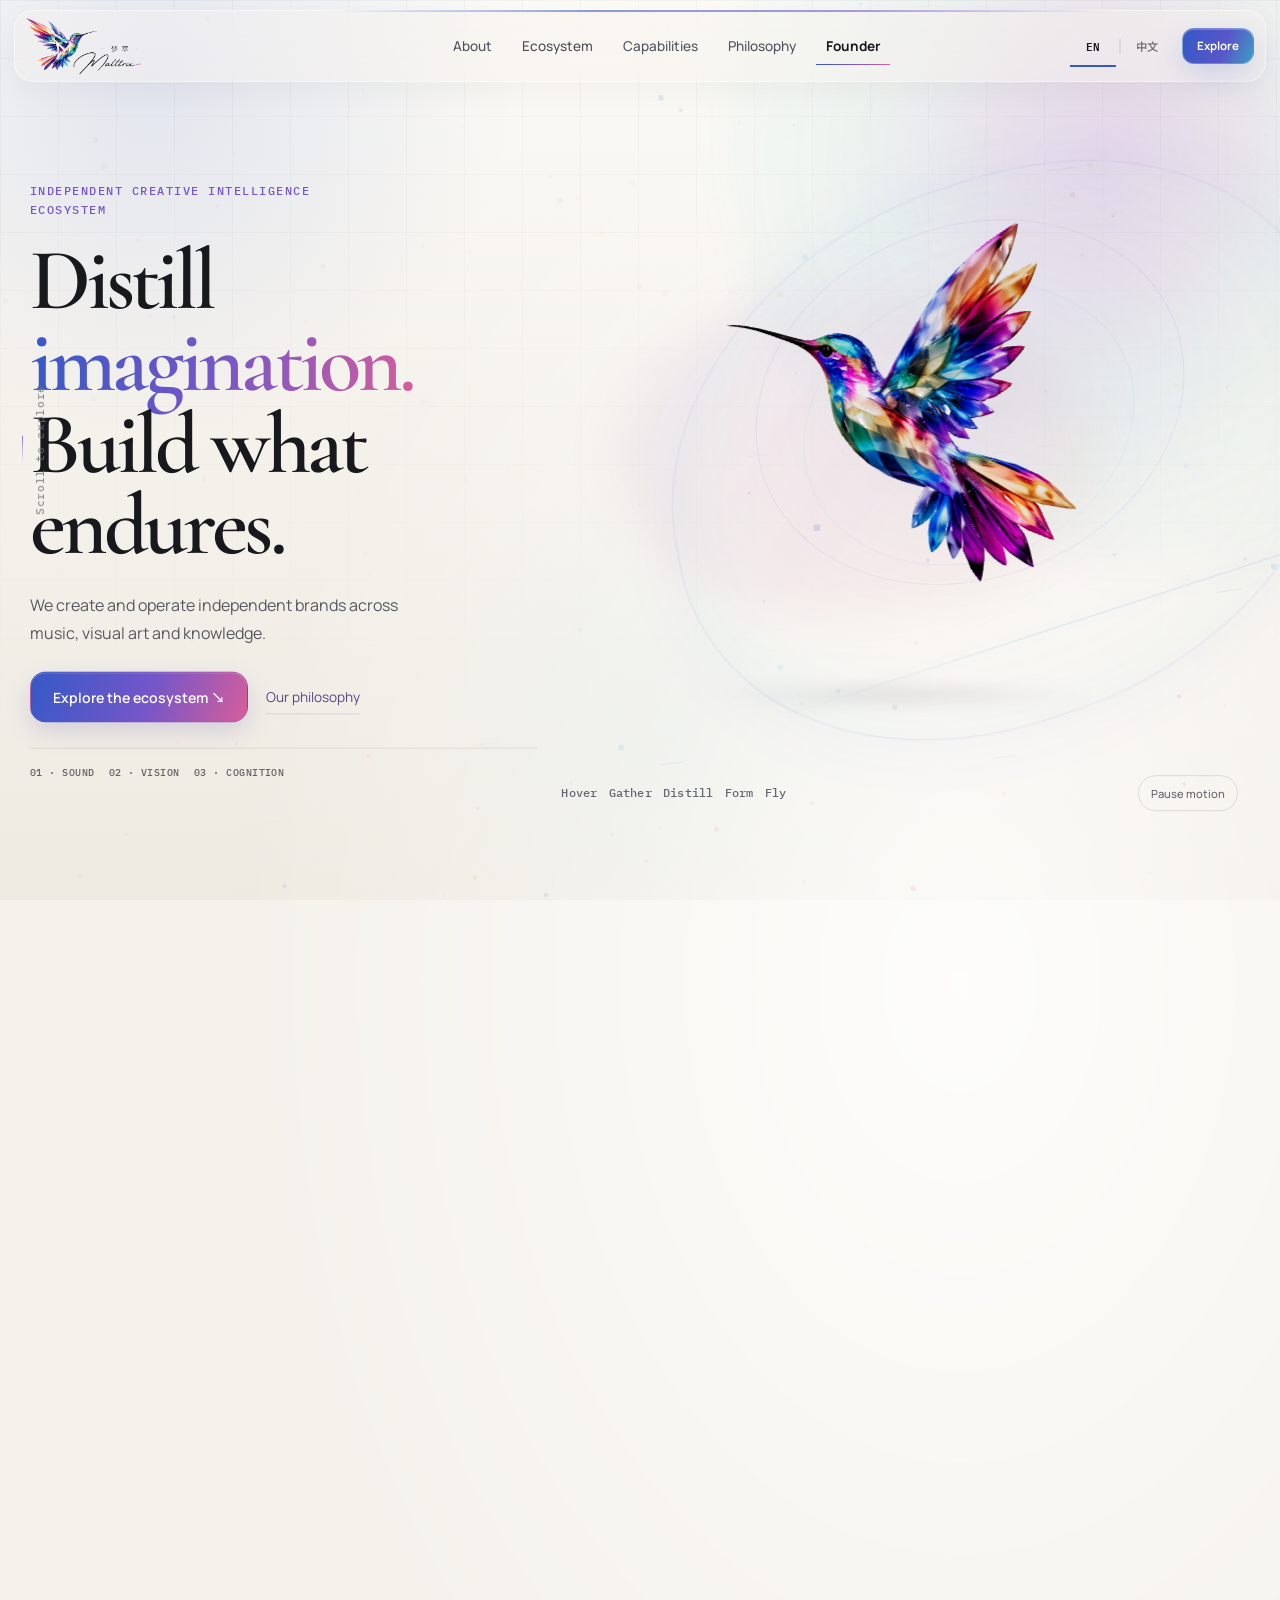
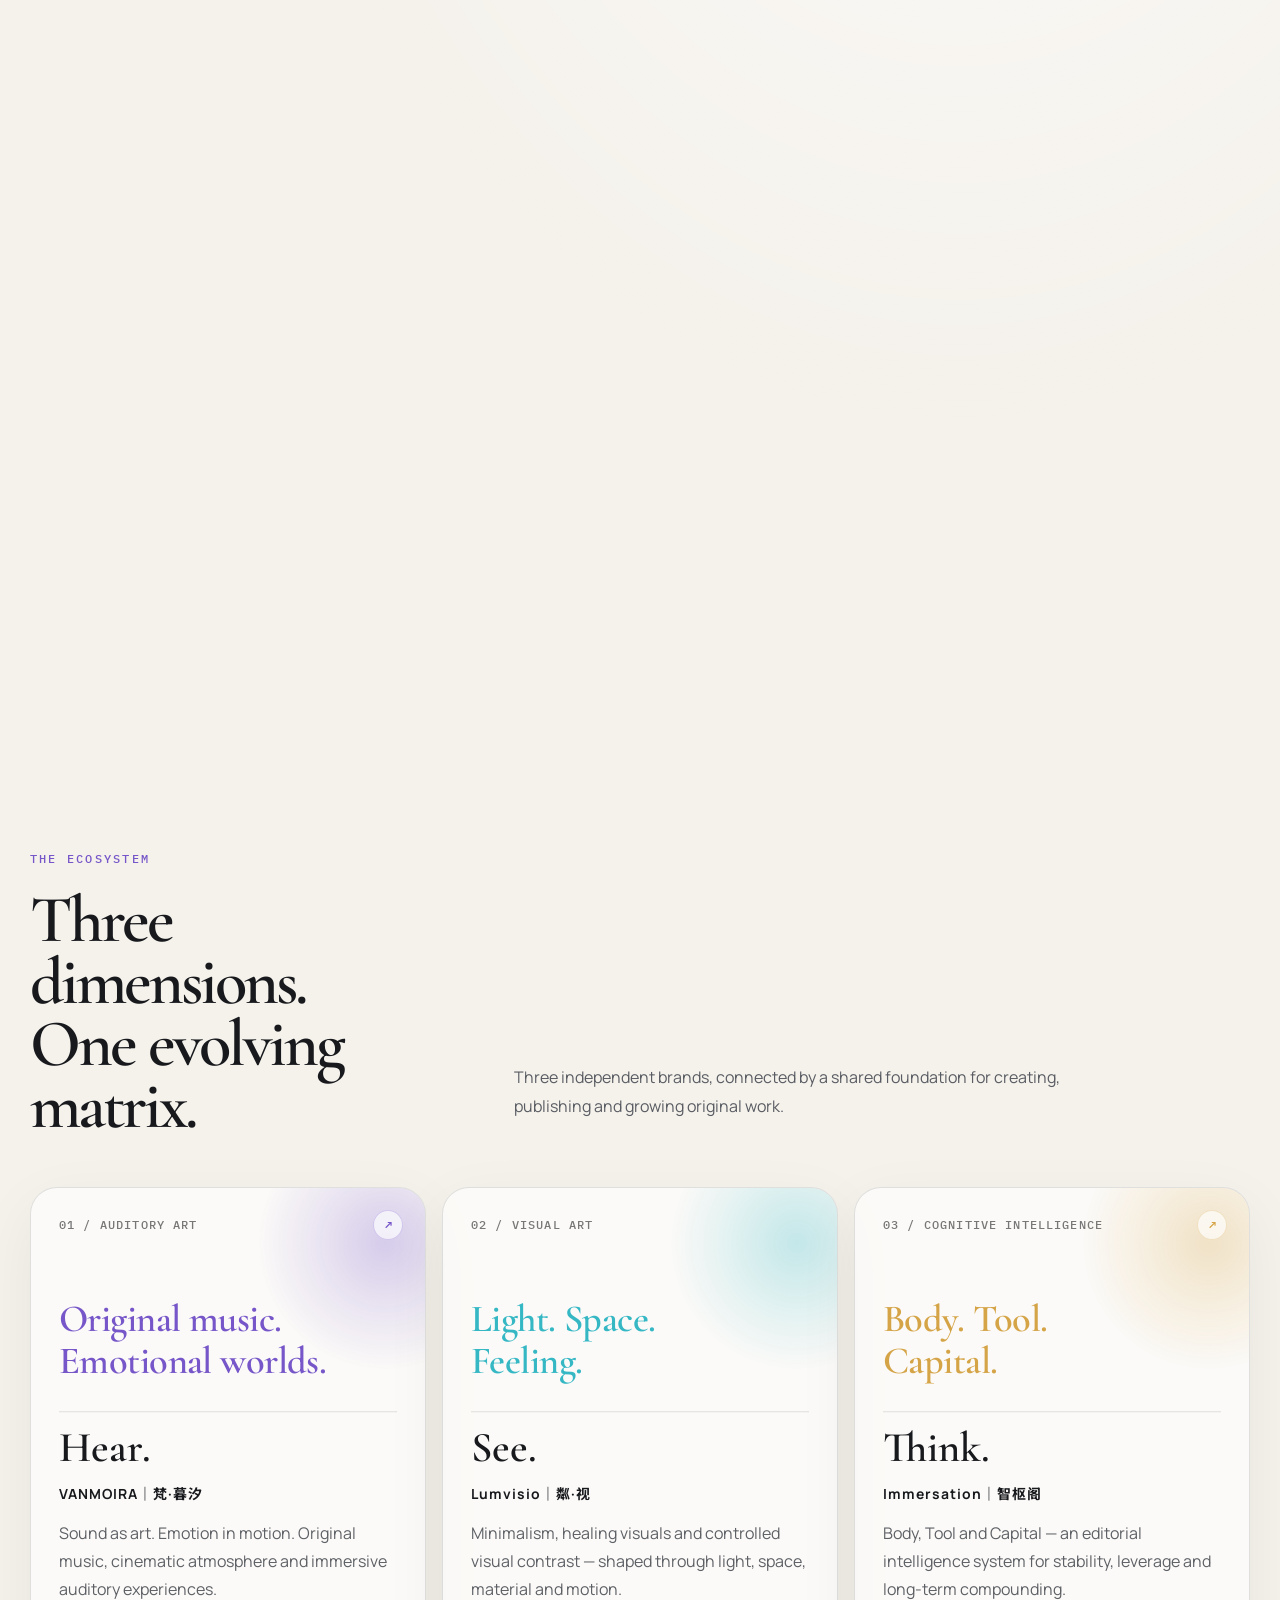
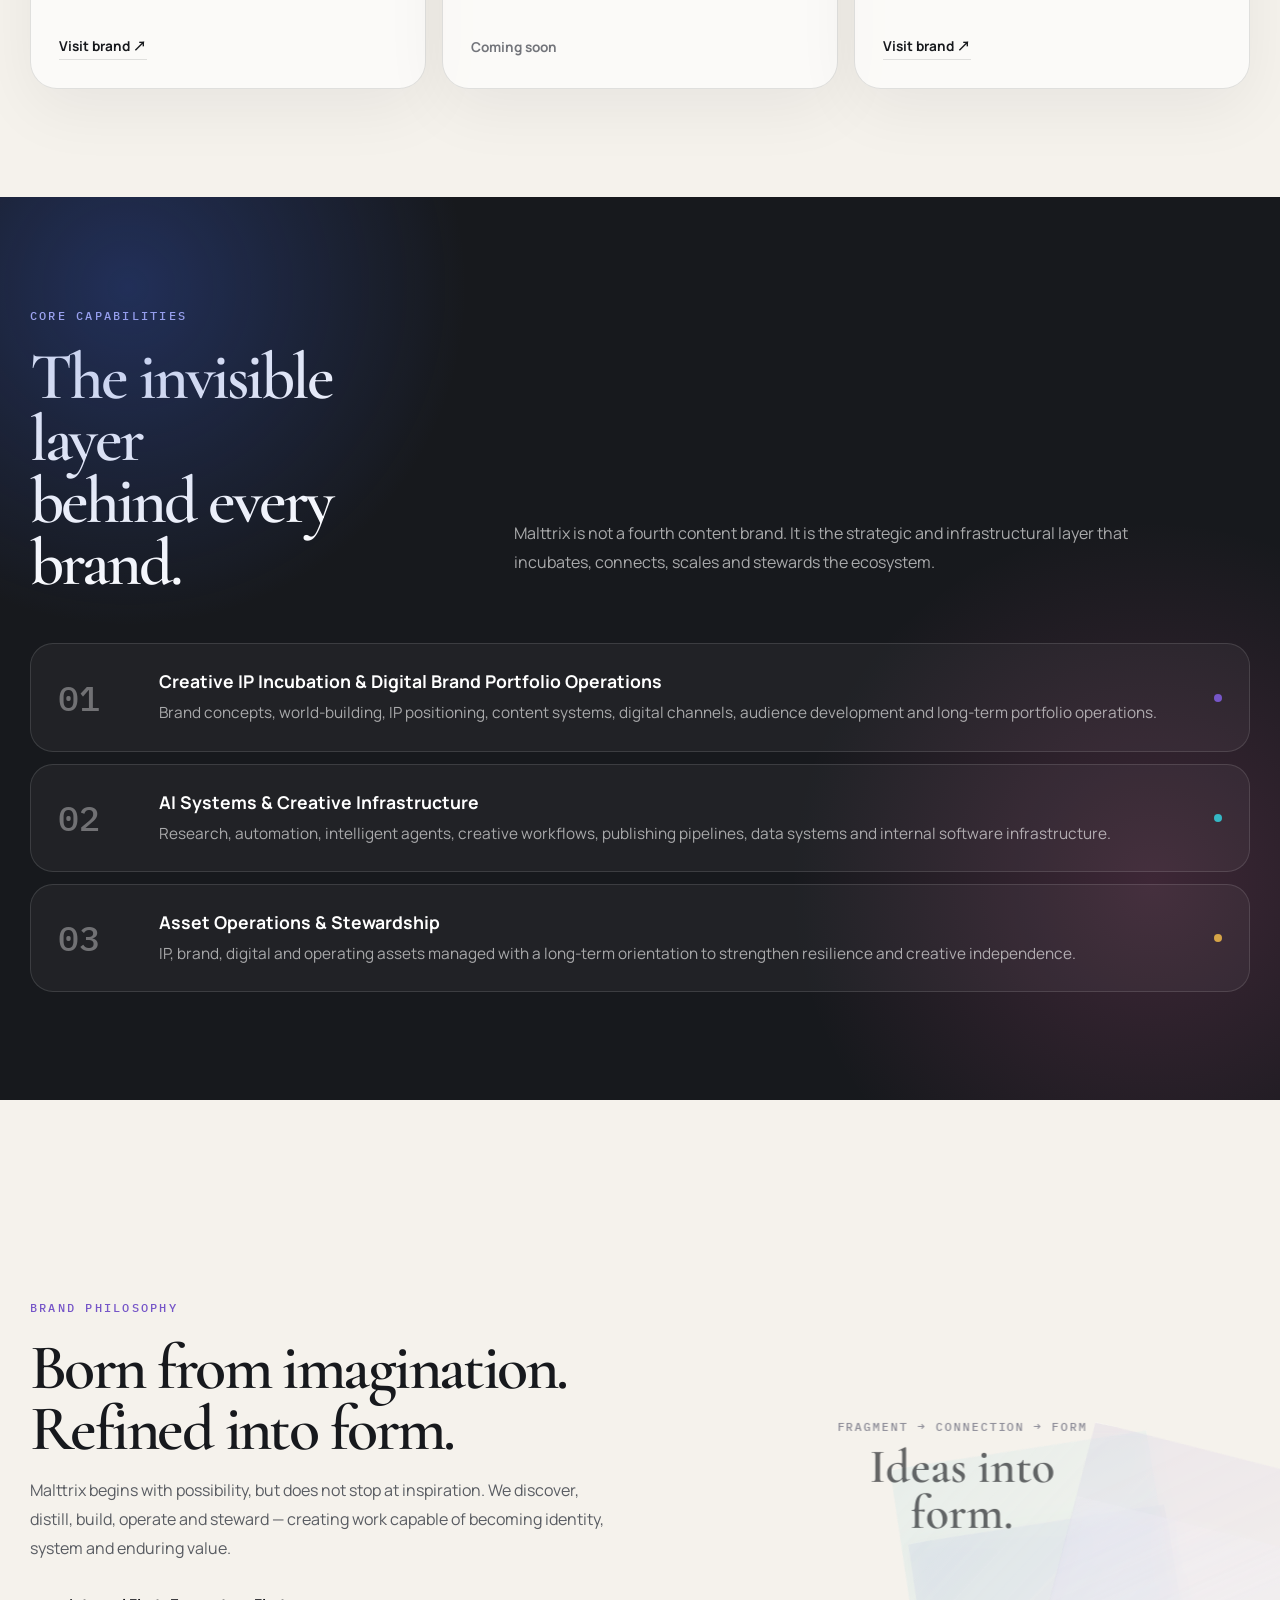
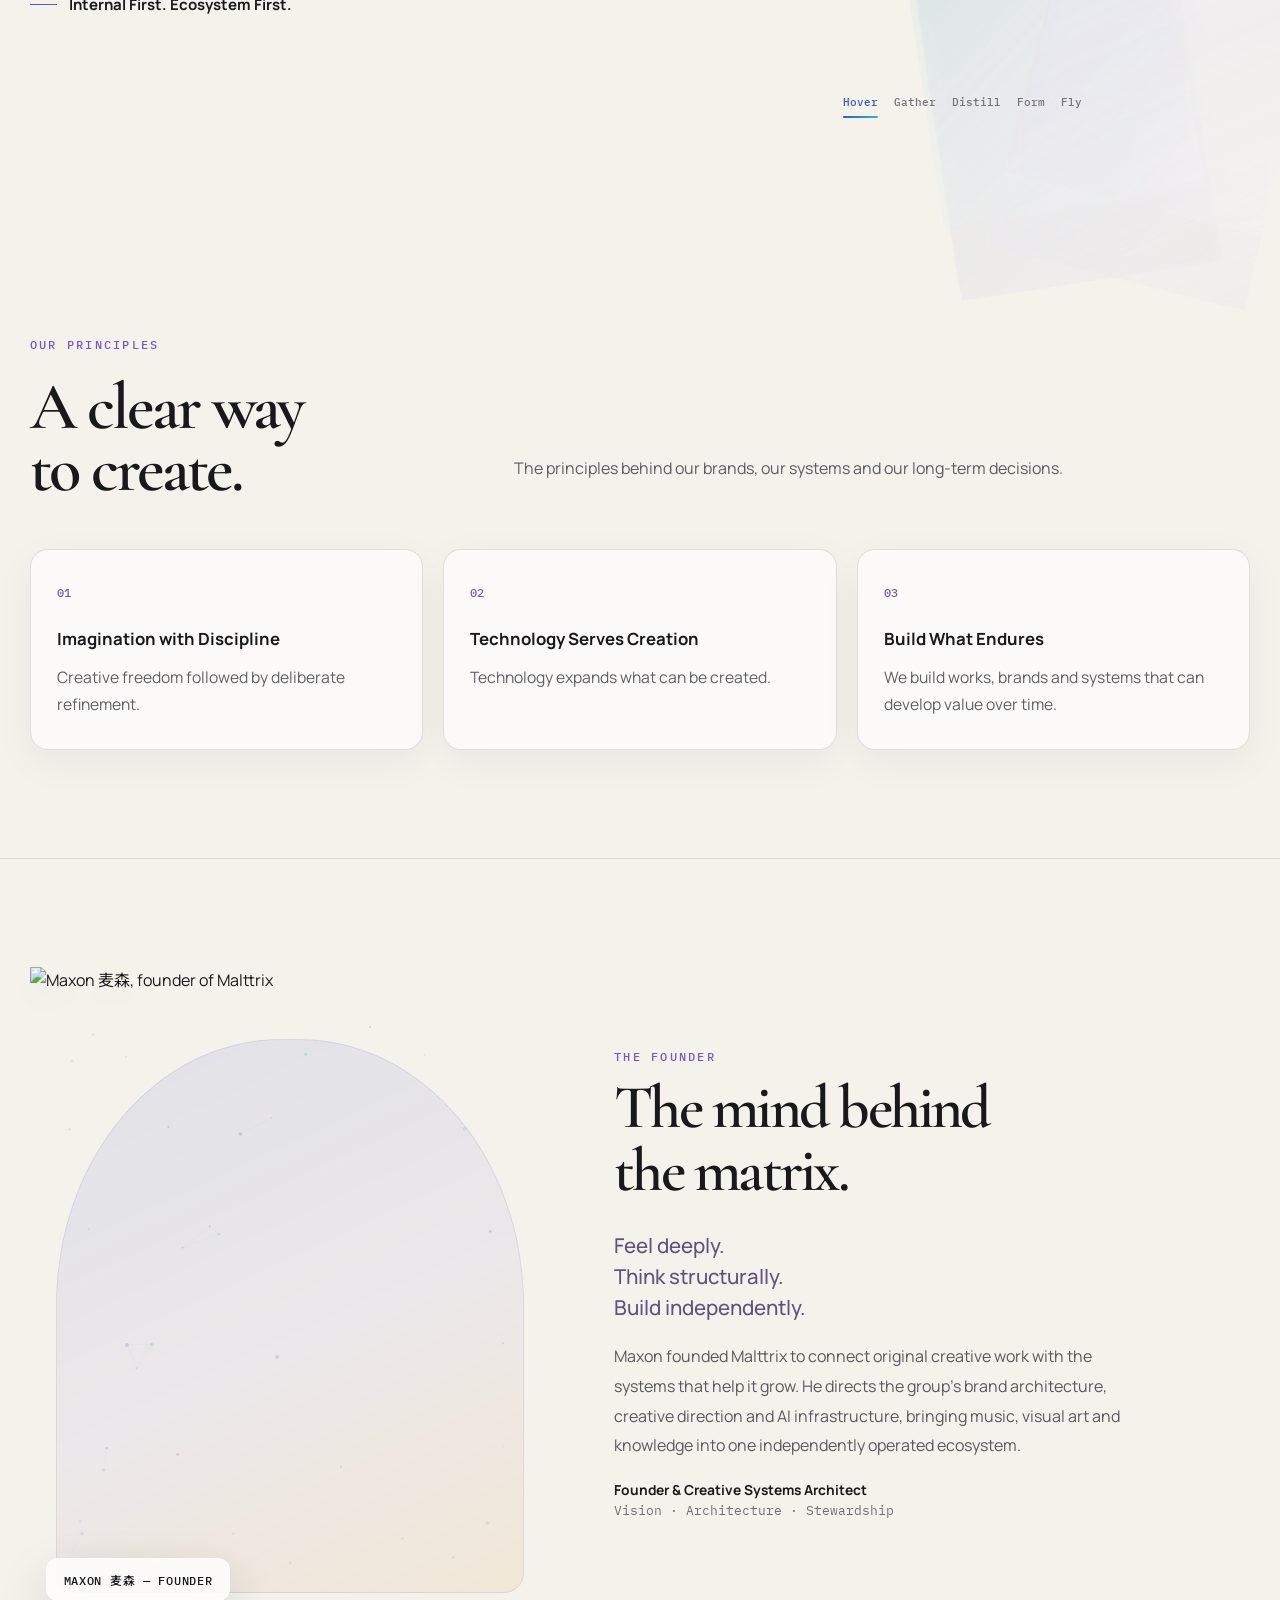
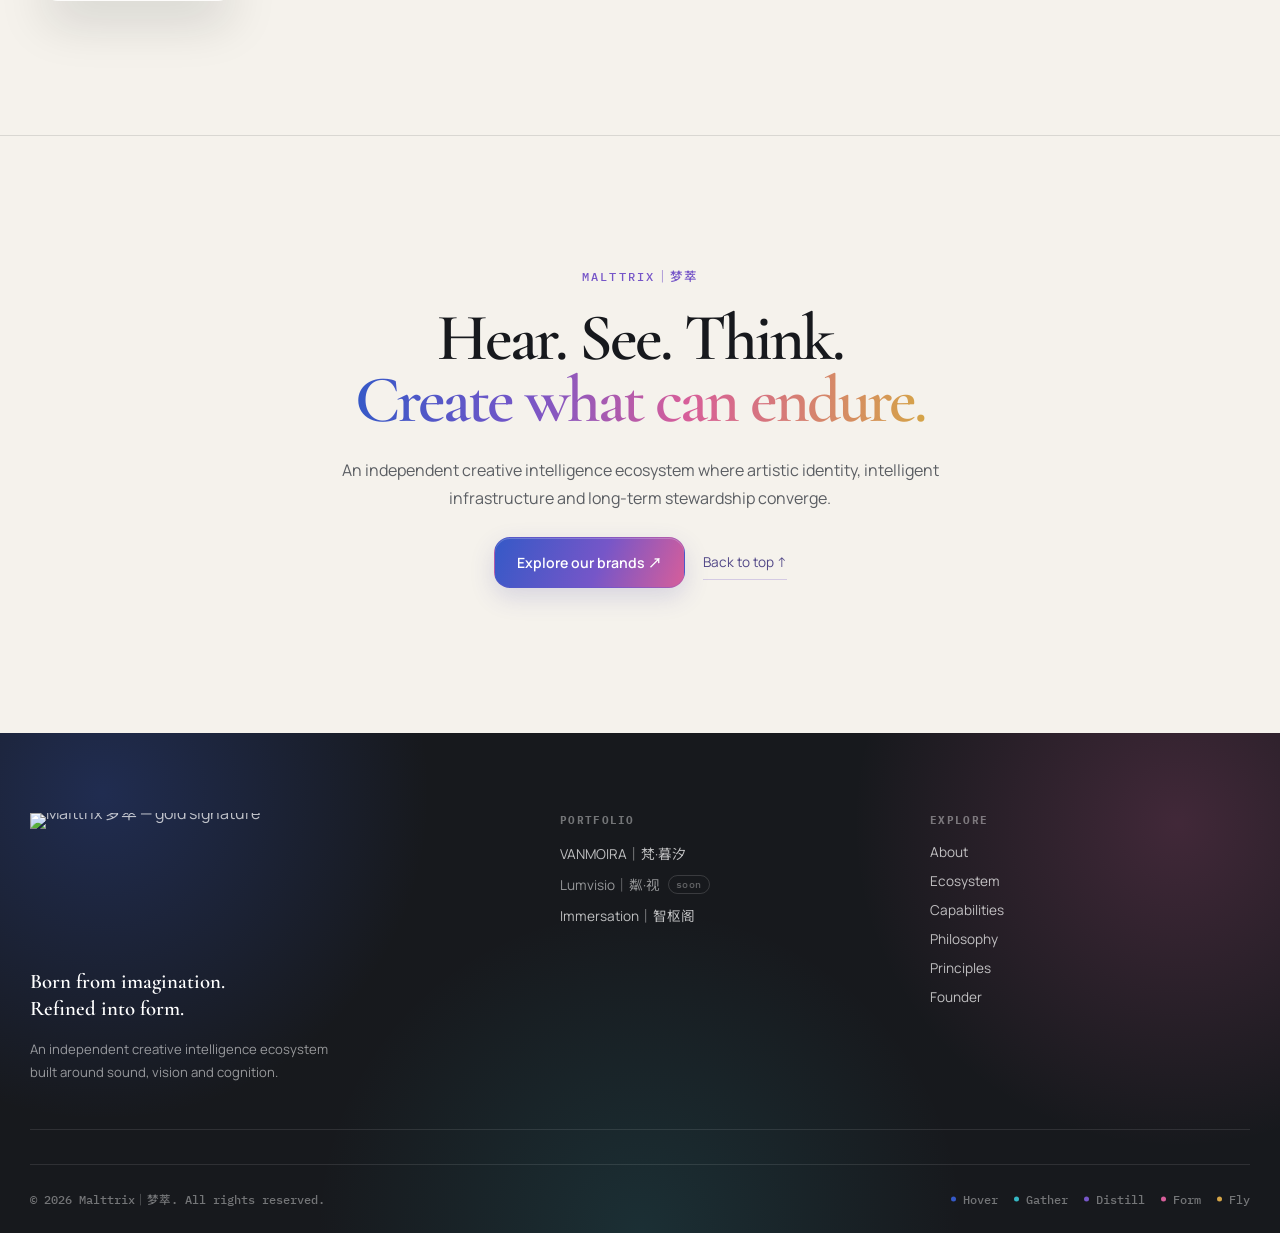
==== commit cf870529: "Connect Immersation discovery links to the Malttrix brand introduction" ====
--- a/index.html
+++ b/index.html
@@ -822,7 +822,7 @@
 <a href="https://malttrix.com/#ecosystem"><span data-i18n="nav.overview">Ecosystem overview</span><small>01—03</small></a>
 <a href="https://malttrix.com/vanmoira"><span>VANMOIRA｜梵·暮汐</span><small>↗</small></a>
 <span class="nav-soon-item"><span>Lumvisio｜粼·视</span><small data-i18n="nav.soon">SOON</small></span>
-<a href="https://www.immersation.com" target="_blank" rel="noopener"><span>Immersation｜智枢阁</span><small>↗</small></a>
+<a href="/ecosystem/immersation"><span>Immersation｜智枢阁</span><small>↗</small></a>
 </div>
 </div>
 <a href="https://malttrix.com/#capabilities" data-i18n="nav.capabilities" data-section="capabilities">Capabilities</a>
@@ -900,7 +900,7 @@
 <p data-i18n="eco.lum">Minimalism, healing visuals and controlled visual contrast — shaped through light, space, material and motion.</p>
 <span class="card-action muted" data-i18n="eco.soon">Coming soon</span>
 </article>
-<a class="dimension dimension-link reveal" href="https://www.immersation.com" target="_blank" rel="noopener" style="--accent:#D5A447" aria-label="Explore Immersation (opens in a new tab)">
+<a class="dimension dimension-link reveal" href="/ecosystem/immersation" style="--accent:#D5A447" aria-label="Explore Immersation">
 <div class="dimension-number" data-i18n="eco.think_label">03 / COGNITIVE INTELLIGENCE</div>
 <div class="portfolio-subject" data-i18n="eco.think_note">Body. Tool.
 Capital.</div>
@@ -1030,7 +1030,7 @@
 <ul>
 <li><a class="portfolio-link" href="https://malttrix.com/vanmoira">VANMOIRA｜梵·暮汐</a></li>
 <li><span class="soon-item">Lumvisio｜粼·视</span> <span class="soon" data-i18n="footer.soon">soon</span></li>
-<li><a class="portfolio-link" href="https://www.immersation.com" target="_blank" rel="noopener">Immersation｜智枢阁</a></li>
+<li><a class="portfolio-link" href="/ecosystem/immersation">Immersation｜智枢阁</a></li>
 </ul>
 </div>
 
@@ -1209,3 +1209,4 @@
 </body>
 </html>
 
+
--- a/assets/homepage-header.css
+++ b/assets/homepage-header.css
@@ -0,0 +1,198 @@
+/* Canonical homepage header rules, shared by Home, About and Founder.
+   Loaded before site-shell.css, which supplies the common final shell. */
+.header{
+  position:fixed; top:15px; left:50%; transform:translateX(-50%);
+  width:min(1200px, calc(100% - 28px)); z-index:100;
+  display:grid; grid-template-columns:auto 1fr auto; align-items:center; gap:28px;
+  padding:6px 12px 6px 16px;
+  border:1px solid var(--line); border-radius:18px;
+  background:rgba(245,242,236,.73);
+  backdrop-filter:blur(22px) saturate(1.15);
+  -webkit-backdrop-filter:blur(22px) saturate(1.15);
+  box-shadow:0 14px 50px rgba(23,25,29,.07);
+  transition:box-shadow .3s ease, background .3s ease;
+}
+.header.scrolled{ background:rgba(245,242,236,.92); box-shadow:0 18px 60px rgba(23,25,29,.13); }
+.brand{ display:flex; align-items:center; }
+.brand-mark{ position:relative; display:flex; align-items:center; }
+.brand img.logo-light{ display:block; width:auto; height:68px; }
+.menu{ display:flex; justify-content:center; align-items:center; gap:27px; font-size:.76rem; font-weight:600; }
+.menu a{ position:relative; padding:8px 0; color:#4D4F55; transition:color .25s ease; }
+.menu a::after{
+  content:""; position:absolute; left:0; right:100%; bottom:3px; height:1px;
+  background:linear-gradient(90deg, var(--blue), var(--rose), var(--gold));
+  transition:right .3s ease;
+}
+.menu a:hover::after,.menu a:focus-visible::after,.menu a.active::after{ right:0; }
+.menu a.active{ color:var(--ink); font-weight:700; }
+.header-actions{ display:flex; align-items:center; gap:9px; }
+.lang-switch{ display:flex; padding:3px; border:1px solid var(--line); border-radius:11px; background:rgba(255,255,255,.56); }
+.lang-btn{ border:0; cursor:pointer; padding:7px 9px; border-radius:8px; background:transparent; color:#696B70; font-size:.7rem; font-weight:700; font-family:var(--font-mono); }
+.lang-btn.active{ color:white; background:var(--ink); }
+.enter{ padding:10px 13px; border-radius:11px; background:var(--ink); color:white; font-size:.72rem; font-weight:700; }
+@media(max-width:930px){.menu{ display:none; }}
+@media(max-width:640px){.header{ grid-template-columns:auto 1fr; }
+.header-actions{ justify-self:end; }
+.enter{ display:none; }
+.brand img.logo-light{ height:50px; }}
+.header{grid-template-columns:auto 1fr auto;gap:16px;top:12px;padding:5px 12px 5px 15px}
+.brand img.logo-light{width:180px;height:84px;object-fit:contain;mix-blend-mode:multiply}
+.header .menu{font-size:.78rem;gap:19px}
+.enter{display:none}
+.menu-toggle{display:none;width:44px;height:42px;border:1px solid var(--line);border-radius:10px;background:rgba(255,255,255,.56);cursor:pointer;padding:10px}
+.menu-toggle span{display:block;height:2px;margin:5px 0;background:var(--ink);transition:transform .2s}
+.menu-toggle[aria-expanded="true"] span:first-child{transform:translateY(3.5px) rotate(45deg)}
+.menu-toggle[aria-expanded="true"] span:last-child{transform:translateY(-3.5px) rotate(-45deg)}
+@media(max-width:1100px) and (min-width:931px){.header .menu{gap:11px;font-size:.72rem}
+.brand img.logo-light{width:154px}}
+@media(max-width:930px){.header{grid-template-columns:auto 1fr;gap:8px}
+.header-actions{justify-self:end}
+.brand img.logo-light{width:160px;height:70px}
+.menu-toggle{display:block}
+.header .menu{position:absolute;left:0;right:0;top:calc(100% + 8px);display:flex;flex-direction:column;align-items:stretch;gap:0;padding:12px 20px;border:1px solid var(--line);border-radius:16px;background:#f5f2ec;box-shadow:0 18px 60px #17191d20;visibility:hidden;opacity:0;transform:translateY(-5px);transition:opacity .2s,transform .2s,visibility .2s}
+.header .menu.open{visibility:visible;opacity:1;transform:none}
+.header .menu a{padding:14px 4px;font-size:1rem}}
+@media(max-width:480px){.header{width:calc(100% - 20px);padding-left:8px;padding-right:8px}
+.brand img.logo-light{width:124px;height:64px}
+.header-actions{gap:6px}
+.lang-btn{font-size:.73rem;padding:9px 7px}
+.menu-toggle{width:40px}}
+.menu{font-family:var(--font-ui)}
+.lang-btn{font-family:var(--font-mono);font-weight:500}
+.header{width:min(1280px,calc(100% - 32px));top:12px;grid-template-columns:240px minmax(0,1fr) auto;gap:20px;padding:10px 20px 10px 16px;border-radius:26px;border:1px solid rgba(118,86,200,.16);background:linear-gradient(118deg,rgba(255,255,255,.94),rgba(245,242,236,.90));box-shadow:0 16px 55px rgba(47,39,91,.07),inset 0 1px 0 rgba(255,255,255,.94);backdrop-filter:blur(22px);-webkit-backdrop-filter:blur(22px)}
+.header::before{content:"";position:absolute;top:-1px;left:25%;right:12%;height:2px;border-radius:4px;background:linear-gradient(90deg,transparent,rgba(53,89,199,.58),rgba(118,86,200,.6),transparent);pointer-events:none}
+.header.scrolled{padding-top:6px;padding-bottom:6px;background:rgba(250,249,246,.96);box-shadow:0 15px 40px rgba(47,39,91,.1)}
+.header .brand{position:relative;display:flex;align-items:center;justify-content:center;min-width:0;line-height:0;isolation:auto}
+.header .brand-mark{display:block;width:240px;line-height:0}
+.header .brand img.logo-light{display:block;width:240px;height:auto;max-width:none;aspect-ratio:1563/805;object-fit:contain;mix-blend-mode:normal;filter:none;transform:none}
+.brand-symbol{display:none}
+.header .menu{justify-self:center;position:relative;display:flex;align-items:center;justify-content:center;gap:4px;padding:6px;border:1px solid rgba(118,86,200,.10);border-radius:999px;background:rgba(240,239,245,.58);font-family:var(--font-ui);font-size:.86rem;line-height:1.2;isolation:isolate}
+.header .menu a{position:relative;z-index:1;display:flex;align-items:center;justify-content:center;padding:13px 14px;border-radius:999px;min-height:44px;white-space:nowrap;color:#50545F;font-weight:500;transition:color .24s,transform .24s,background .24s}
+.header .menu a::after{display:none}
+.header .menu a.active{color:#3559C7;font-weight:600;background:rgba(255,255,255,.76)}
+.header .menu a:hover,.header .menu a:focus-visible{color:#5740A0;transform:translateY(-1px);background:rgba(255,255,255,.76)}
+.header .menu.has-glider a.active,.header .menu.has-glider a:hover,.header .menu.has-glider a:focus-visible{background:transparent}
+.nav-glider{position:absolute;left:0;top:6px;bottom:6px;width:0;z-index:0;pointer-events:none;border:1px solid rgba(118,86,200,.2);border-radius:999px;background:linear-gradient(135deg,rgba(255,255,255,.98),rgba(53,89,199,.045),rgba(118,86,200,.09));box-shadow:0 3px 12px rgba(66,50,139,.09),inset 0 1px 0 white;opacity:0;transition:transform .34s cubic-bezier(.2,.8,.2,1),width .34s cubic-bezier(.2,.8,.2,1),opacity .18s}
+.header-actions{gap:10px}
+.lang-switch{padding:4px;border-color:rgba(118,86,200,.18);background:rgba(255,255,255,.7);border-radius:999px}
+.lang-btn{padding:10px 11px;font-size:.75rem;min-height:38px;border-radius:999px;font-weight:500;color:#65606F;transition:color .2s,background .2s,box-shadow .2s}
+.lang-btn.active{background:var(--prism-action);color:white;box-shadow:0 3px 10px rgba(75,61,161,.18)}
+.menu-toggle{border-color:rgba(118,86,200,.2);border-radius:14px;background:linear-gradient(135deg,white,rgba(118,86,200,.06))}
+.menu-toggle span{background:#5544A1}
+@media(min-width:1101px) and (max-width:1250px){.header{gap:12px;padding-left:14px;padding-right:14px}
+.header .menu a{padding-left:11px;padding-right:11px;font-size:.80rem}}
+@media(max-width:1100px){.header{grid-template-columns:240px 1fr;gap:16px}
+.header-actions{justify-self:end}
+.menu-toggle{display:block}
+.header .menu{position:absolute;left:0;right:0;top:calc(100% + 10px);display:flex;flex-direction:column;align-items:stretch;justify-content:flex-start;padding:12px;gap:4px;border:1px solid rgba(118,86,200,.16);border-radius:23px;background:rgba(250,249,246,.98);box-shadow:0 18px 50px rgba(47,39,91,.12);visibility:hidden;opacity:0;transform:translateY(-8px);transition:opacity .24s,transform .24s,visibility .24s}
+.header .menu.open{visibility:visible;opacity:1;transform:none}
+.header .menu a{justify-content:flex-start;padding:15px 18px;font-size:1rem;border-radius:14px;min-height:48px}
+.header .menu a.active,.header .menu.has-glider a.active{background:linear-gradient(110deg,rgba(53,89,199,.07),rgba(118,86,200,.09));color:#5544A1}
+.nav-glider{display:none}
+.header .menu a:hover{background:rgba(118,86,200,.06);transform:none}}
+@media(max-width:640px){.header{grid-template-columns:82px 1fr;width:calc(100% - 24px);gap:12px;border-radius:22px;padding:8px 12px;top:10px}
+.header.scrolled{padding:6px 12px}
+.header .brand-mark{width:82px;display:flex;align-items:center;justify-content:center}
+.header .brand img.logo-light{display:none}
+.brand-symbol{position:relative;display:block;width:82px;height:68px;overflow:hidden}
+.brand-symbol img{position:absolute;left:0;top:0;display:block;width:132px!important;max-width:none;height:68px!important;object-fit:contain;clip-path:polygon(0 0,64% 0,64% 29%,50% 37%,44% 53%,39% 75%,34% 100%,0 100%)}
+.header-actions{gap:9px}
+.lang-btn{font-size:.76rem;padding:10px 12px;min-height:40px}
+.menu-toggle{width:44px;height:44px;flex:0 0 auto}}
+@media(prefers-reduced-motion:reduce){.nav-glider,.header,.header .menu a,.lang-btn{transition:none!important}
+.header .menu a:hover{transform:none!important}}
+html.motion-paused .nav-glider,html.motion-paused .header,html.motion-paused .header .menu a{transition:none!important}
+html.motion-paused .header .menu a:hover{transform:none!important}
+.header{background:linear-gradient(120deg,rgba(255,255,255,.62),rgba(245,242,236,.52));backdrop-filter:blur(26px) saturate(125%);-webkit-backdrop-filter:blur(26px) saturate(125%);border-color:rgba(255,255,255,.75);box-shadow:0 10px 32px rgba(47,39,91,.06),inset 0 1px 0 rgba(255,255,255,.85)}
+.header.scrolled{background:rgba(249,247,242,.77);box-shadow:0 8px 30px rgba(47,39,91,.09)}
+.header .menu{background:transparent;border-color:transparent}
+.nav-glider{background:rgba(255,255,255,.55);box-shadow:inset 0 1px 0 white,0 3px 12px rgba(53,89,199,.05)}
+@supports not ((backdrop-filter:blur(1px)) or (-webkit-backdrop-filter:blur(1px))){.header,.header.scrolled{background:#f5f2ec}}
+@media(max-width:1100px){.header .menu{background:rgba(250,249,246,.97);border-color:rgba(118,86,200,.12)}}
+.enter{display:inline-flex;align-items:center;justify-content:center;gap:7px;white-space:nowrap}
+.enter b{display:none;font:600 1rem/1 var(--font-mono)}
+.header .menu a[data-section="ecosystem"]{--section-color:#7656C8}
+.header .menu a[data-section="capabilities"]{--section-color:#35B7C4}
+.header .menu a[data-section="philosophy"]{--section-color:#D5A447}
+.header .menu a[data-section="founder"]{--section-color:#D75E9A}
+.header .menu a.active{color:var(--section-color)}
+.nav-glider{
+  --section-color:#7656C8;
+  border-color:color-mix(in srgb,var(--section-color) 28%,transparent);
+  background:linear-gradient(135deg,rgba(255,255,255,.96),color-mix(in srgb,var(--section-color) 10%,transparent));
+  box-shadow:0 3px 14px color-mix(in srgb,var(--section-color) 13%,transparent),inset 0 1px 0 white;
+}
+@media(min-width:1101px) and (max-width:1250px){.header{gap:18px}
+.header .brand img.logo-light{width:clamp(180px,16vw,200px);height:auto}
+.header .menu a{padding-left:13px;padding-right:13px;font-size:.82rem}}
+@media(max-width:930px){.enter{display:flex!important;width:44px;height:44px;padding:10px;flex:0 0 44px;border-radius:14px}
+.enter span{display:none}
+.enter b{display:inline}}
+.header .nav-dropdown{position:relative;display:flex;align-items:center}
+.header .nav-dropdown>.nav-trigger{position:relative;padding:8px 0;color:#4D4F55;white-space:nowrap;transition:color .25s ease}
+.header .nav-dropdown>.nav-trigger::after{content:"";position:absolute;left:0;right:100%;bottom:3px;height:1px;background:linear-gradient(90deg,var(--blue),var(--rose),var(--gold));transition:right .3s ease}
+.header .nav-dropdown>.nav-trigger:hover::after,.header .nav-dropdown>.nav-trigger:focus-visible::after,.header .nav-dropdown>.nav-trigger.active::after{right:0}
+.header .nav-panel{position:absolute;top:calc(100% + 11px);left:50%;width:252px;padding:10px;display:grid;gap:3px;opacity:0;visibility:hidden;transform:translate(-50%,-7px);border:1px solid var(--line);border-radius:15px;background:rgba(252,251,247,.97);box-shadow:0 22px 60px rgba(23,25,29,.13);backdrop-filter:blur(18px);transition:opacity .22s ease,transform .22s ease,visibility .22s;pointer-events:none}
+.header .nav-dropdown:hover .nav-panel,.header .nav-dropdown:focus-within .nav-panel{opacity:1;visibility:visible;transform:translate(-50%,0);pointer-events:auto}
+.header .nav-panel>a,.header .nav-panel>.nav-soon-item{display:flex;align-items:center;justify-content:space-between;gap:12px;padding:10px;border-radius:10px;color:#4D4F55;font-size:.72rem;font-weight:600}
+.header .nav-panel>a::after{display:none}
+.header .nav-panel>a:hover,.header .nav-panel>a:focus-visible{background:rgba(118,86,200,.075)}
+.header .nav-panel small{font:500 .61rem var(--font-mono);color:#777981}
+@media(max-width:1100px){.header .nav-dropdown{display:block}
+.header .nav-dropdown>.nav-trigger{display:block;padding:13px 18px}
+.header .nav-panel{position:static;width:auto;padding:2px 11px 10px;display:grid;opacity:1;visibility:visible;transform:none;border:0;border-radius:0;background:transparent;box-shadow:none;backdrop-filter:none;pointer-events:auto}
+.header .nav-panel>a,.header .nav-panel>.nav-soon-item{padding:9px 12px;font-size:.7rem}}
+.header .lang-btn.active{
+  color:#fff!important;
+  background:#17191D!important;
+  box-shadow:0 4px 14px rgba(23,25,29,.22)!important;
+}
+@media(min-width:1101px){.header .nav-panel{top:calc(100% + 20px)}
+.header .nav-dropdown::after{
+    content:"";position:absolute;z-index:0;left:-22px;right:-22px;top:100%;height:22px;
+  }
+.header .nav-panel{z-index:2}
+.header .nav-trigger{z-index:3}}
+.header{background:rgba(245,242,236,.62)!important}
+.header.scrolled{background:rgba(245,242,236,.84)!important}
+@supports(backdrop-filter:blur(1px)){.header{backdrop-filter:blur(24px) saturate(1.12);-webkit-backdrop-filter:blur(24px) saturate(1.12)}}
+.header{
+ background:rgba(250,249,246,.54)!important;
+ border-color:rgba(255,255,255,.58)!important;
+ box-shadow:0 12px 38px rgba(23,25,29,.055)!important;
+}
+.header.scrolled{
+ background:rgba(250,249,246,.75)!important;
+ box-shadow:0 14px 44px rgba(23,25,29,.085)!important;
+}
+.header .nav-glider{top:4px!important;bottom:4px!important;z-index:0!important}
+.header .menu>a,.header .nav-dropdown>.nav-trigger{
+ position:relative;z-index:1;padding-top:10px;padding-bottom:10px;line-height:1.2;
+}
+.header .nav-dropdown{position:relative;z-index:1}
+@supports(backdrop-filter:blur(1px)){.header{backdrop-filter:blur(25px) saturate(1.1);-webkit-backdrop-filter:blur(25px) saturate(1.1)}}
+@media(min-width:1101px){.header .menu{align-items:stretch}
+.header .menu>a,.header .nav-dropdown>.nav-trigger{
+   display:flex;align-items:center;padding:13px 10px!important;line-height:1.25!important;
+ }
+.header .nav-dropdown{display:flex;align-items:stretch}
+.header .nav-glider{top:1px!important;bottom:1px!important;border-radius:15px}
+.header .menu.has-glider>a::after,.header .menu.has-glider>.nav-dropdown>.nav-trigger::after{display:none!important}}
+.header{width:min(1200px,calc(100% - 32px));gap:14px;padding:4px 18px;border-radius:20px;background:linear-gradient(115deg,rgba(255,255,255,.65),rgba(245,242,236,.54));transition:background .3s,box-shadow .3s,padding .3s}
+.header.scrolled{padding-top:2px;padding-bottom:2px;background:rgba(249,247,242,.84)}
+.header .menu{gap:2px;padding:4px}
+.header .menu a{padding:12px 16px;font-size:.85rem;transform:none}
+.nav-glider{top:4px;bottom:4px;border-radius:12px;border-color:rgba(118,86,200,.12);background:linear-gradient(120deg,rgba(255,255,255,.7),rgba(53,183,196,.09))}
+.header .menu a:hover,.header .menu a:focus-visible{transform:translateY(-1px)}
+.lang-switch{border:none;background:transparent}
+.lang-btn.active{background:rgba(118,86,200,.1);color:#514787;box-shadow:none}
+@media(max-width:1100px){.header{grid-template-columns:240px 1fr}
+.header .menu a{justify-content:flex-start}
+.header .menu{padding:12px}}
+@media(max-width:640px){.header{width:calc(100% - 20px);grid-template-columns:240px 44px;justify-content:space-between;padding:3px 8px;gap:0;border-radius:18px}
+.header .brand-mark,.header .brand img.logo-light{display:block;width:240px;height:auto}
+.header .brand-symbol{display:none}
+.header-actions{flex-direction:column-reverse;gap:3px}
+.lang-switch{flex-direction:column;padding:0;gap:0}
+.lang-btn{padding:4px 5px;min-height:44px;min-width:44px;font-size:.7rem}
+.header.scrolled{padding:3px 8px}}
